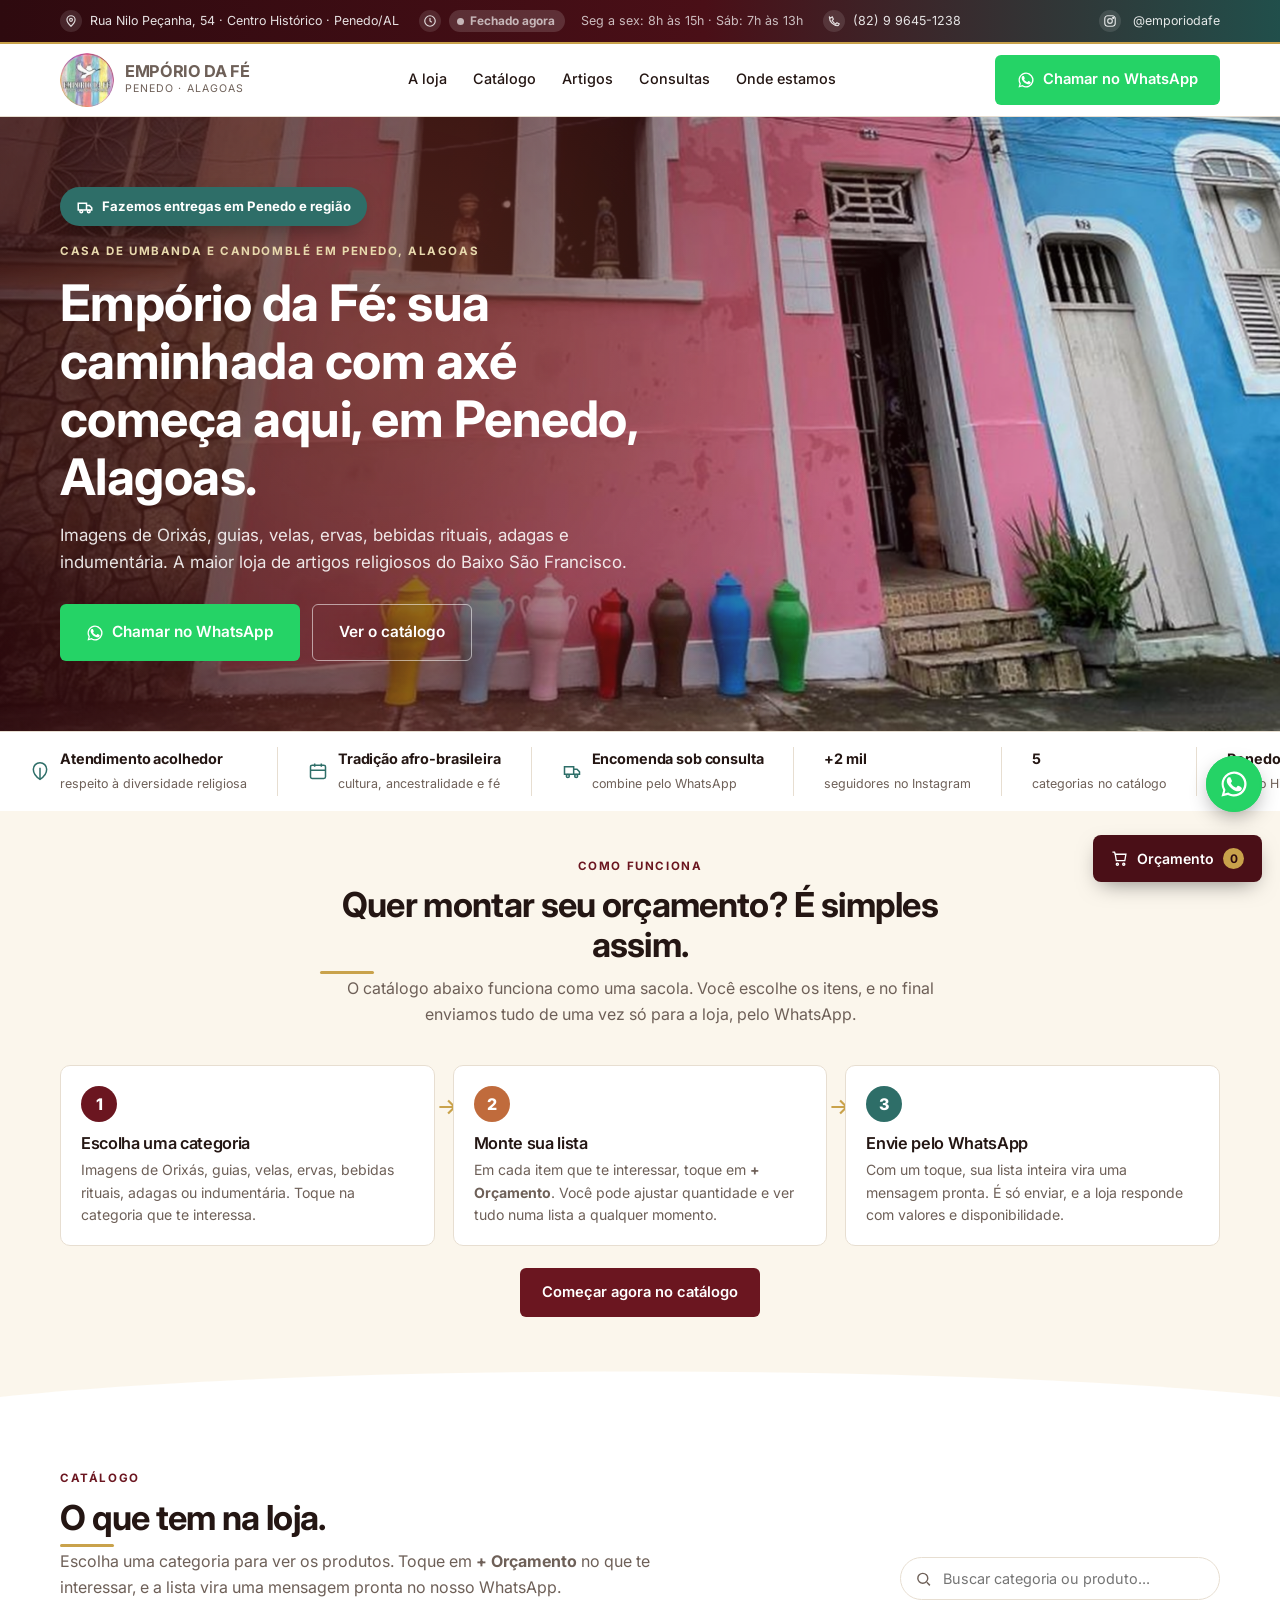
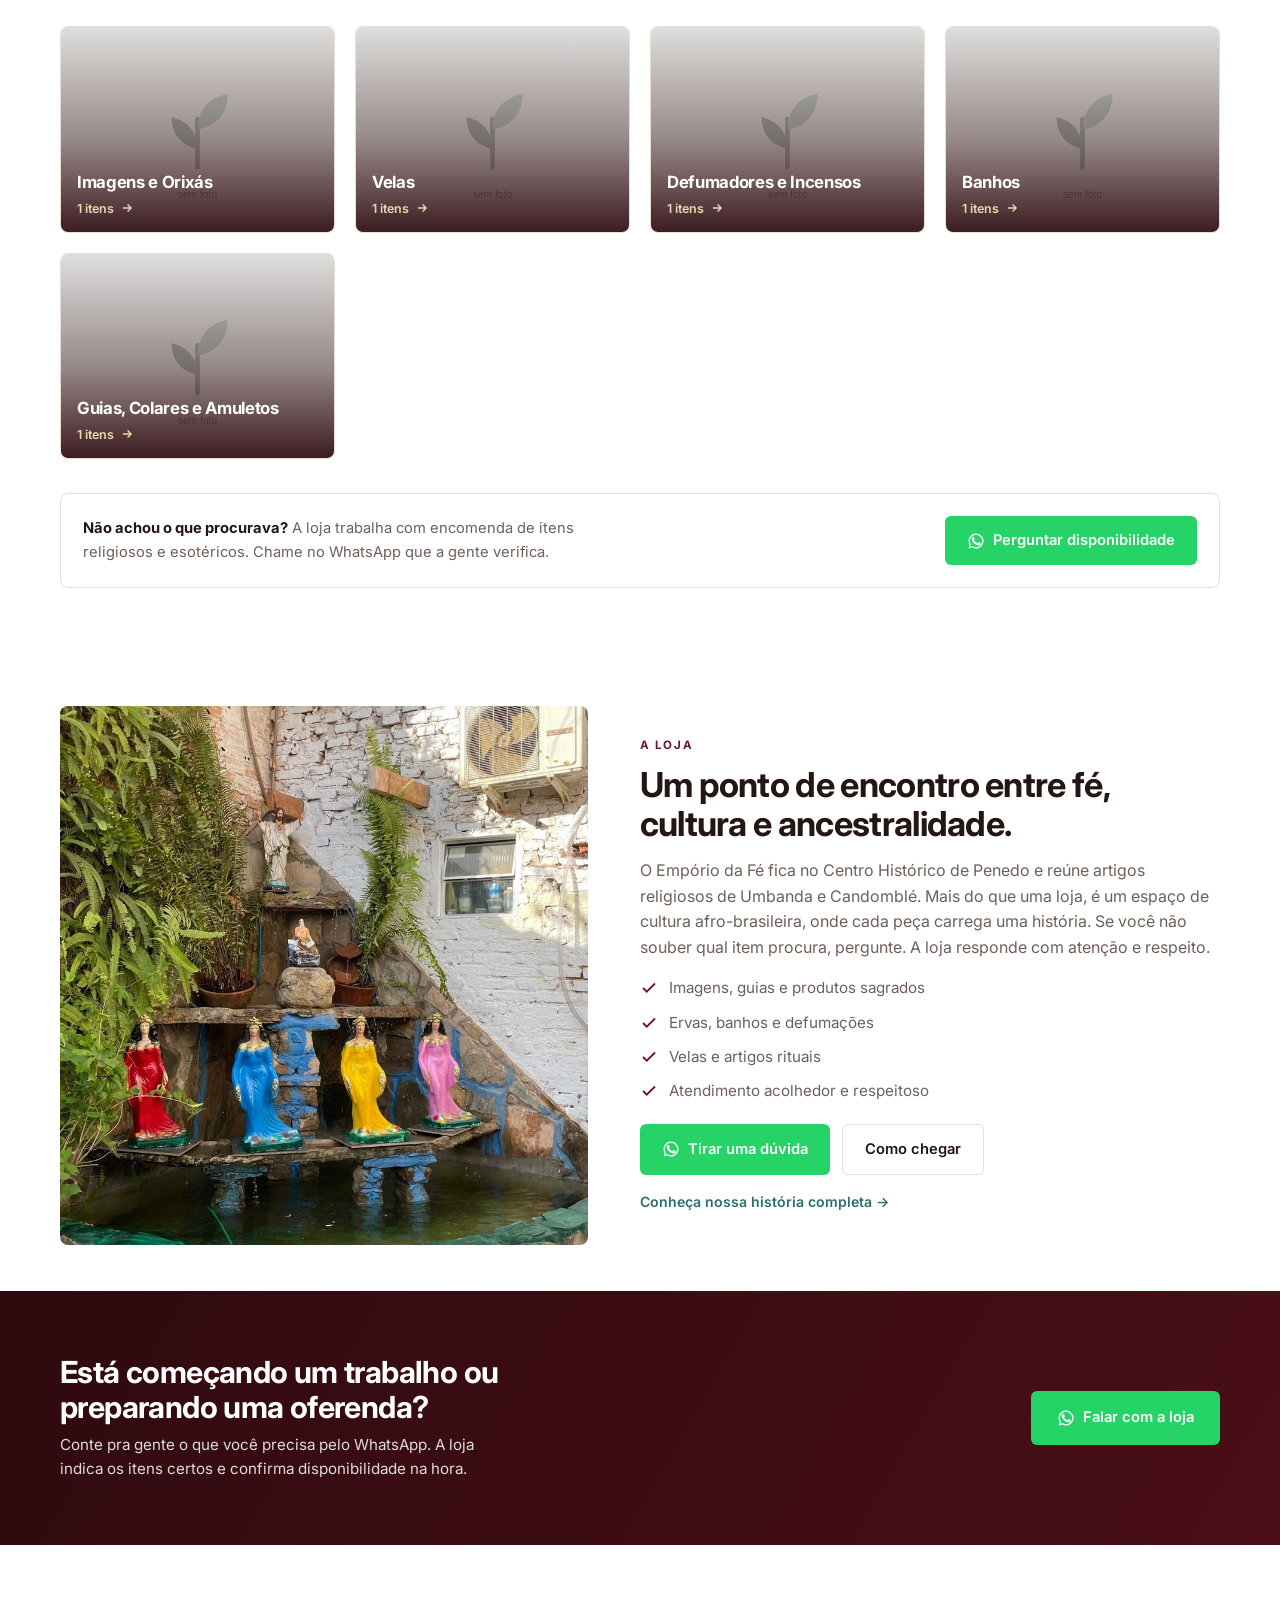
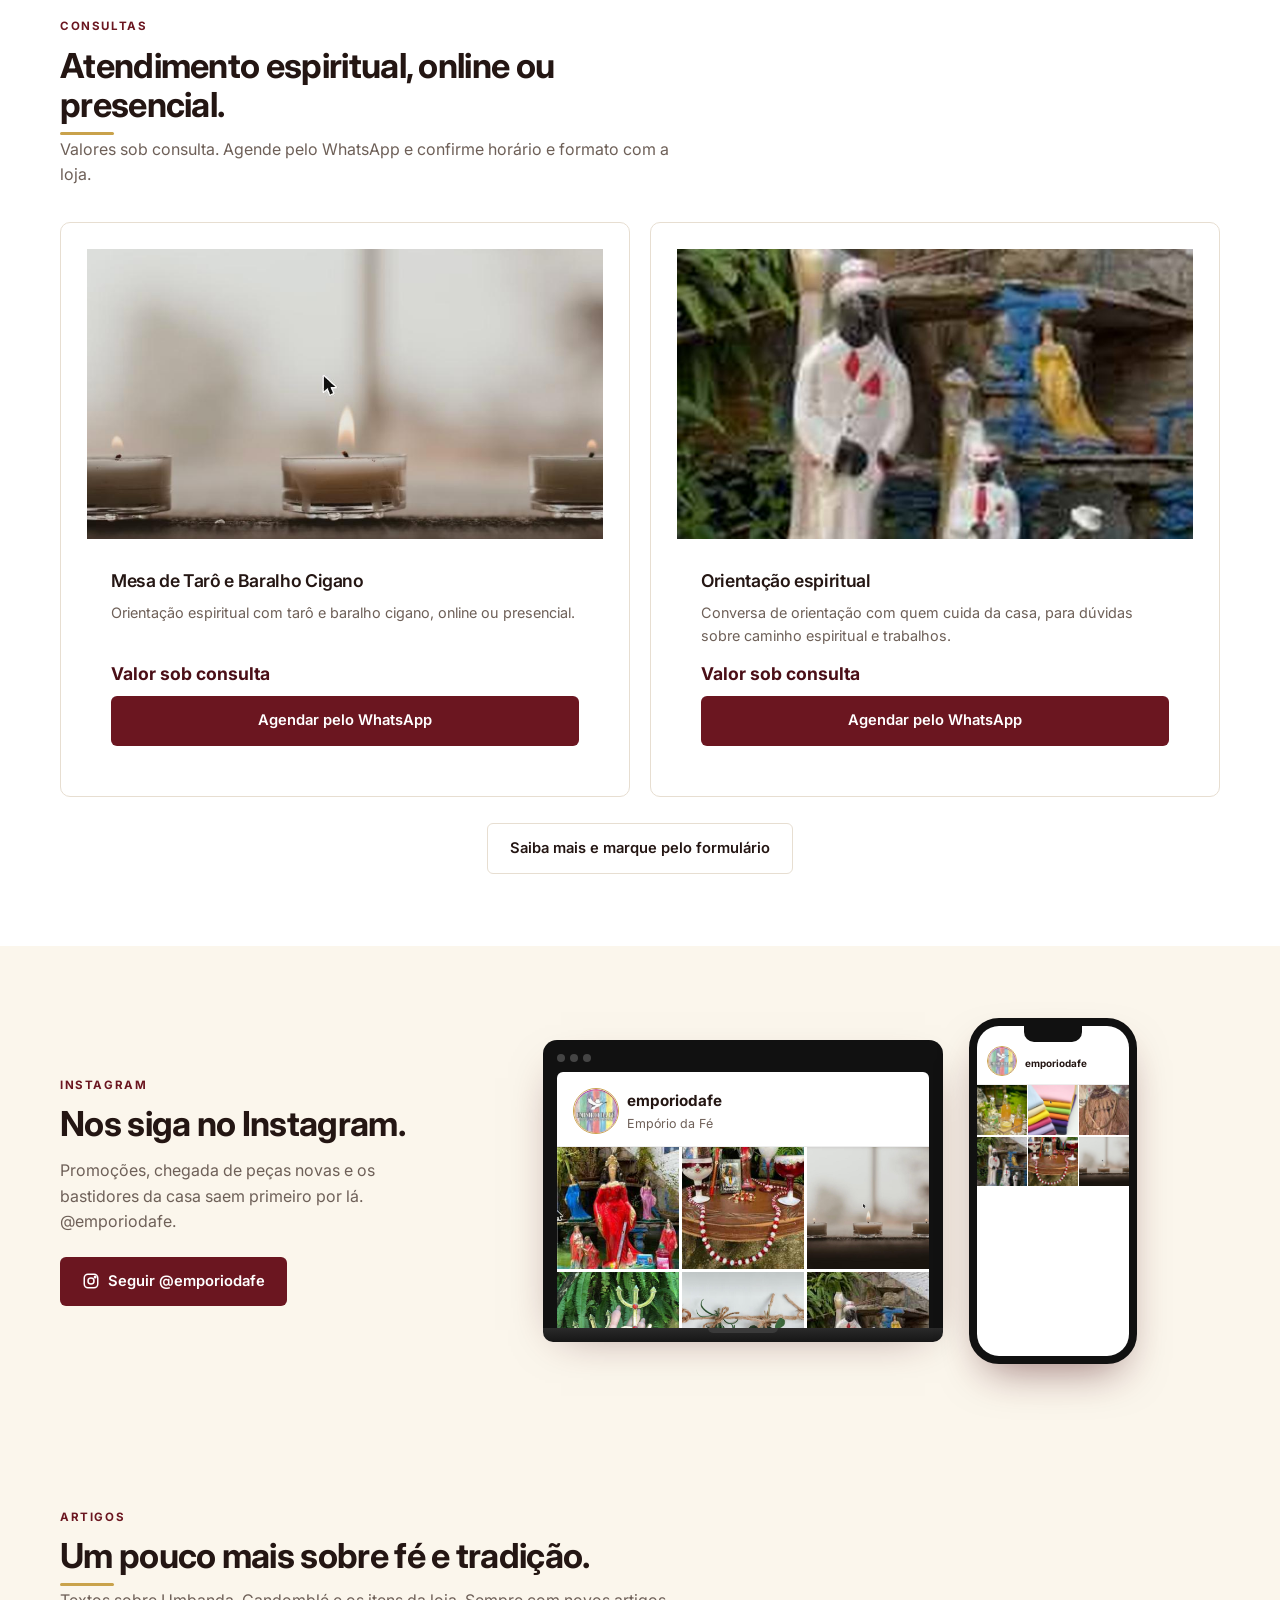
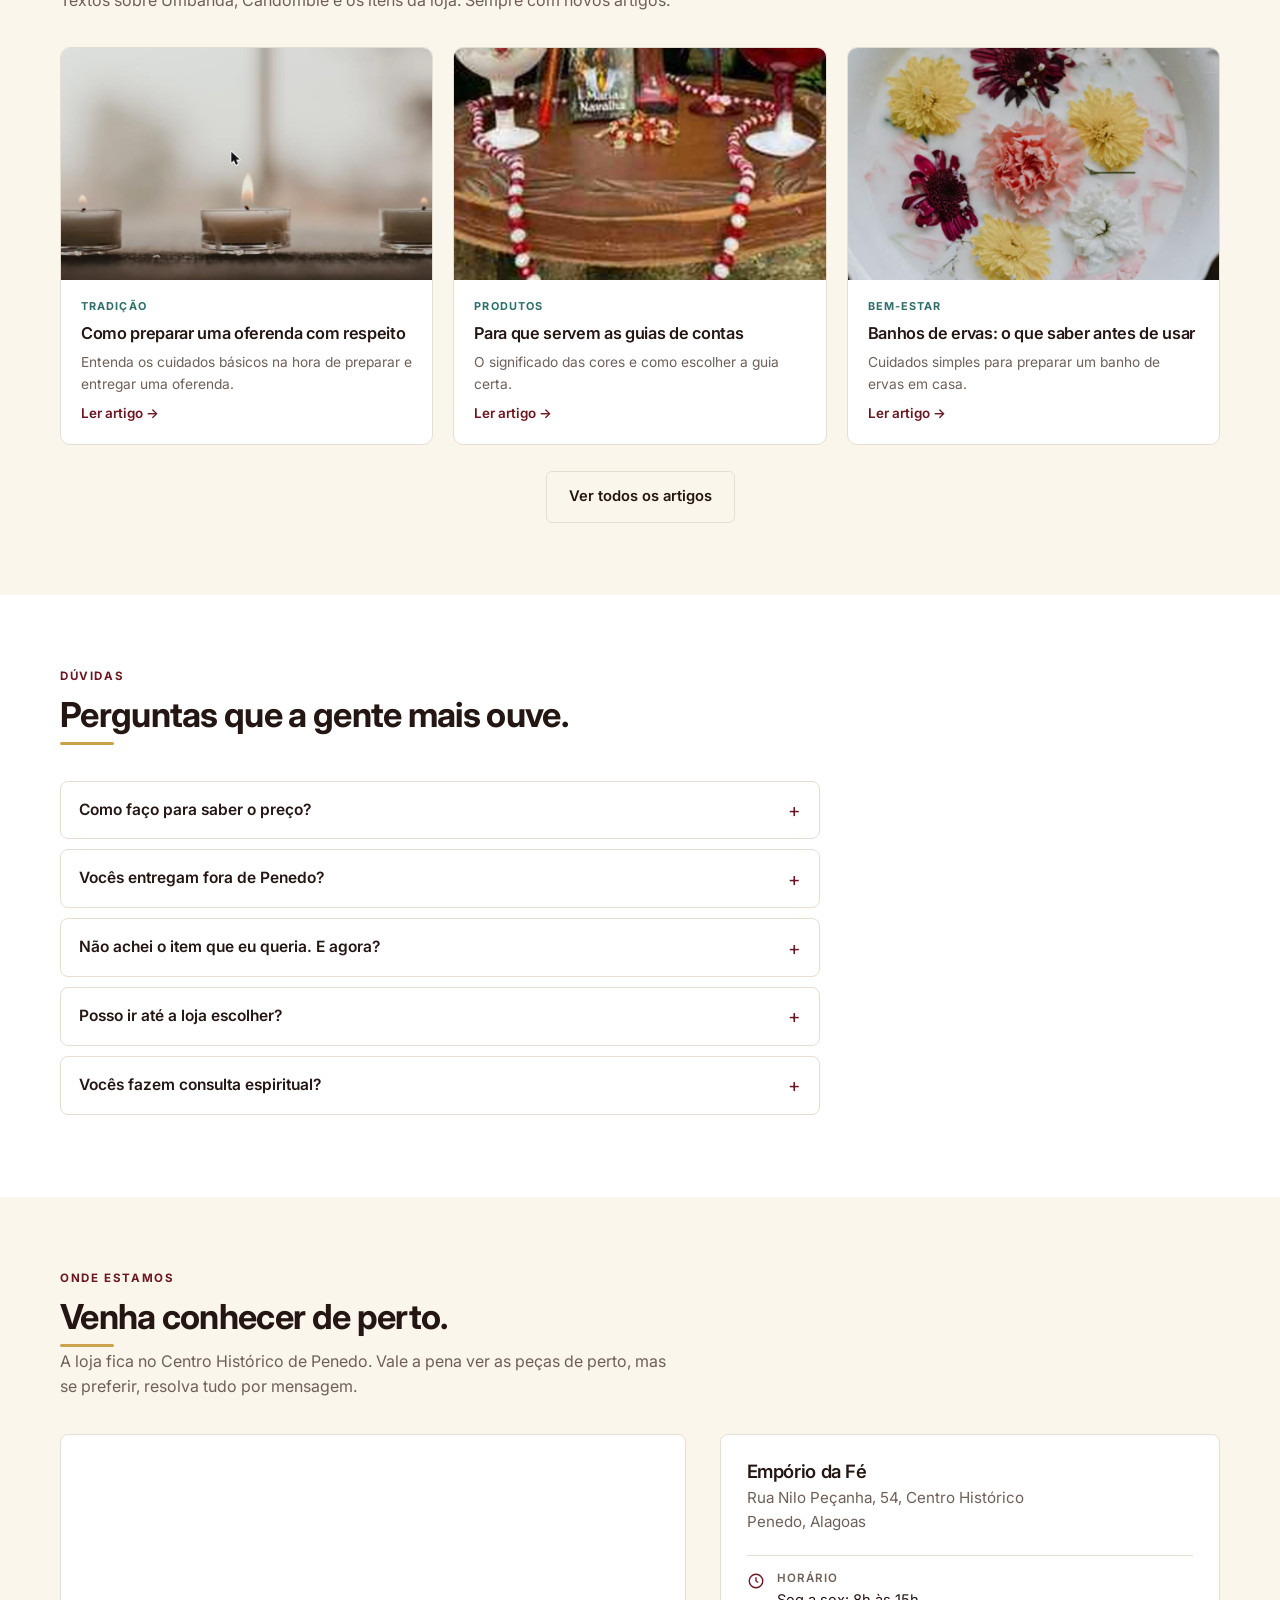
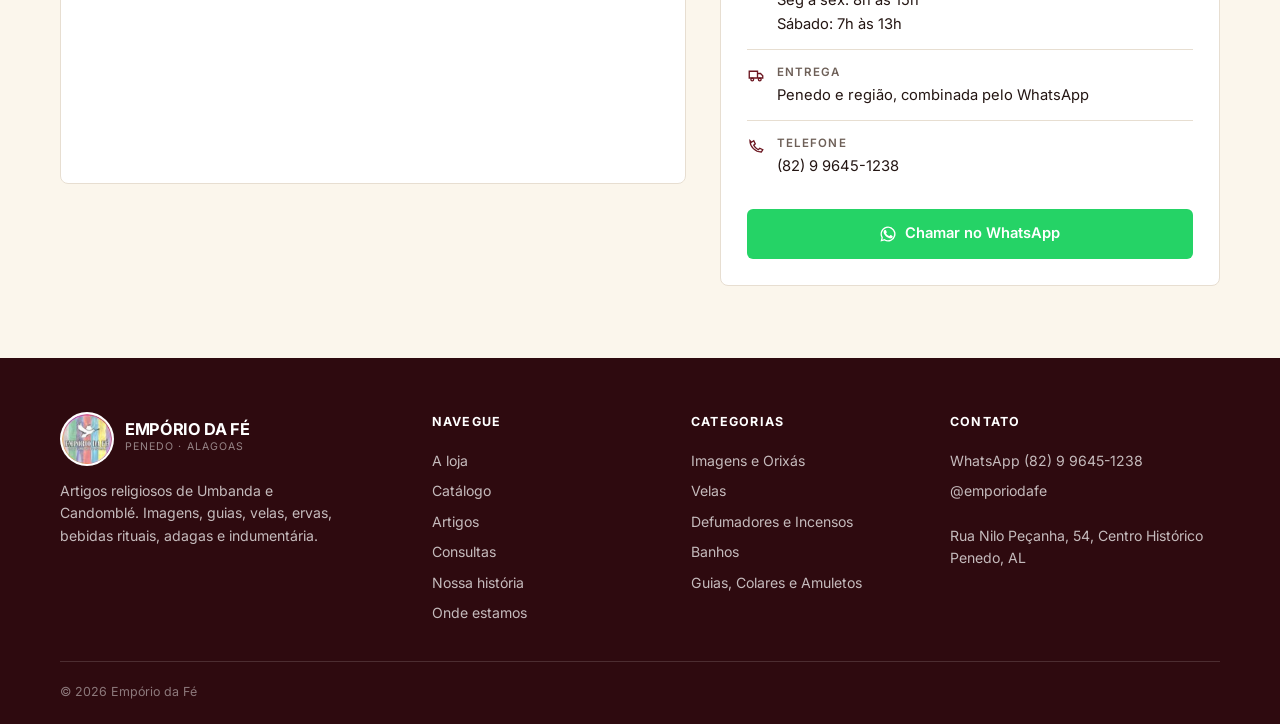
==== index.html @ 1b604797 "Adiciona busca tolerante a erro de digitacao e otimizacao de SEO Busca: - A busca de produtos agora " ====
<!DOCTYPE html>
<html lang="pt-BR">
<head>
<meta charset="UTF-8">
<meta name="viewport" content="width=device-width, initial-scale=1.0">
<title>Empório da Fé | Loja de Artigos Religiosos de Umbanda e Candomblé em Penedo, Alagoas</title>
<meta name="description" content="Empório da Fé: loja de artigos religiosos de Umbanda e Candomblé em Penedo, Alagoas. Imagens de Orixás, guias, velas, ervas, bebidas rituais, adagas e indumentária. Monte seu orçamento e fale pelo WhatsApp.">
<meta name="keywords" content="Empório da Fé, Empório da Fé Penedo, Empório da Fé Alagoas, artigos religiosos Penedo, loja de umbanda Penedo, loja de candomblé Alagoas, artigos afro-brasileiros Penedo">
<meta name="author" content="Empório da Fé">
<meta name="theme-color" content="#6B1620">
<meta name="robots" content="index, follow">
<link rel="canonical" href="https://emporio-da-fe.pages.dev/">

<meta property="og:type" content="website">
<meta property="og:locale" content="pt_BR">
<meta property="og:site_name" content="Empório da Fé">
<meta property="og:url" content="https://emporio-da-fe.pages.dev/">
<meta property="og:title" content="Empório da Fé | Artigos Religiosos de Umbanda e Candomblé em Penedo, Alagoas">
<meta property="og:description" content="Imagens de Orixás, guias, velas, ervas, bebidas rituais, adagas e indumentária. Monte seu orçamento pelo catálogo e envie pelo WhatsApp.">
<meta property="og:image" content="https://emporio-da-fe.pages.dev/img/banner.jpg">
<meta name="twitter:card" content="summary_large_image">
<meta name="twitter:title" content="Empório da Fé | Artigos Religiosos de Umbanda e Candomblé em Penedo, Alagoas">
<meta name="twitter:description" content="Imagens de Orixás, guias, velas, ervas, bebidas rituais, adagas e indumentária. Monte seu orçamento pelo catálogo e envie pelo WhatsApp.">
<meta name="twitter:image" content="https://emporio-da-fe.pages.dev/img/banner.jpg">
<meta name="geo.region" content="BR-AL">
<meta name="geo.placename" content="Penedo">
<meta name="geo.position" content="-10.2903;-36.5864">
<meta name="ICBM" content="-10.2903, -36.5864">

<link rel="icon" href="favicon.ico" sizes="32x32">
<link rel="icon" href="img/favicon-32.png" type="image/png">
<link rel="apple-touch-icon" href="img/apple-touch-icon.png">

<script type="application/ld+json">
{
  "@context": "https://schema.org",
  "@type": ["Store", "LocalBusiness"],
  "name": "Empório da Fé",
  "alternateName": "Empório da Fé Alagoas",
  "description": "Loja de artigos religiosos de Umbanda e Candomblé em Penedo, Alagoas: imagens de Orixás, guias, velas, ervas, bebidas rituais, adagas e indumentária.",
  "url": "https://emporio-da-fe.pages.dev/",
  "image": "https://emporio-da-fe.pages.dev/img/banner.jpg",
  "telephone": "+5582996451238",
  "priceRange": "$$",
  "address": {
    "@type": "PostalAddress",
    "streetAddress": "Rua Nilo Peçanha, 54, Centro Histórico",
    "addressLocality": "Penedo",
    "addressRegion": "AL",
    "postalCode": "57200-000",
    "addressCountry": "BR"
  },
  "geo": {
    "@type": "GeoCoordinates",
    "latitude": -10.2903,
    "longitude": -36.5864
  },
  "openingHoursSpecification": [
    {
      "@type": "OpeningHoursSpecification",
      "dayOfWeek": ["Monday","Tuesday","Wednesday","Thursday","Friday"],
      "opens": "08:00",
      "closes": "15:00"
    },
    {
      "@type": "OpeningHoursSpecification",
      "dayOfWeek": "Saturday",
      "opens": "07:00",
      "closes": "13:00"
    }
  ],
  "areaServed": { "@type": "Place", "name": "Penedo e Baixo São Francisco, Alagoas" },
  "sameAs": ["https://www.instagram.com/emporiodafe/"]
}
</script>

<link rel="preconnect" href="https://fonts.googleapis.com">
<link rel="preconnect" href="https://fonts.gstatic.com" crossorigin>
<link href="https://fonts.googleapis.com/css2?family=Inter:wght@400;500;600;700;800&display=swap" rel="stylesheet">
<link rel="stylesheet" href="css/site.css">
</head>
<body>

<div id="progresso"></div>

<div class="topbar">
  <div class="wrap">
    <ul>
      <li><svg viewBox="0 0 24 24" fill="none" stroke="currentColor" stroke-width="2"><path d="M12 21s7-6.3 7-11a7 7 0 1 0-14 0c0 4.7 7 11 7 11Z"/><circle cx="12" cy="10" r="2.5"/></svg> Rua Nilo Peçanha, 54 · Centro Histórico · Penedo/AL</li>
      <li><svg viewBox="0 0 24 24" fill="none" stroke="currentColor" stroke-width="2"><circle cx="12" cy="12" r="9"/><path d="M12 7v5l3 2"/></svg> <span id="lojaStatus" class="status-pill">Aberto agora</span><span class="status-hrs">Seg a sex: 8h às 15h · Sáb: 7h às 13h</span></li>
      <li><svg viewBox="0 0 24 24" fill="none" stroke="currentColor" stroke-width="2"><path d="M4 5c0 8 7 15 15 15l2-3-4-2-2 2a13 13 0 0 1-6-6l2-2-2-4-3 2Z"/></svg> (82) 9 9645-1238</li>
    </ul>
    <ul>
      <li><a href="https://www.instagram.com/emporiodafe/" target="_blank" rel="noopener"><svg viewBox="0 0 24 24" fill="none" stroke="currentColor" stroke-width="2" style="margin-right:5px"><rect x="3" y="3" width="18" height="18" rx="5"/><circle cx="12" cy="12" r="4"/><circle cx="17.5" cy="6.5" r="1" fill="currentColor"/></svg>@emporiodafe</a></li>
    </ul>
  </div>
</div>

<header id="top">
  <div class="wrap bar">
    <a href="#top" class="logo">
      <img src="img/logo.png" alt="Empório da Fé">
      <span><b>Empório da Fé</b><span>Penedo · Alagoas</span></span>
    </a>
    <nav class="desk">
      <a href="#sobre">A loja</a>
      <a href="#catalogo">Catálogo</a>
      <a href="#artigos">Artigos</a>
      <a href="consultas.html">Consultas</a>
      <a href="#local">Onde estamos</a>
    </nav>
    <div style="display:flex;align-items:center;gap:12px">
      <a href="https://wa.me/558296451238" data-msg="Olá! Vim pelo site do Empório da Fé e gostaria de falar com vocês." target="_blank" rel="noopener" class="btn btn-wa">
        <svg viewBox="0 0 24 24" fill="currentColor"><path d="M17.5 14.4c-.3-.2-1.8-.9-2-1-.3-.1-.5-.2-.7.1-.2.3-.7 1-.9 1.2-.2.2-.3.2-.6.1-1.6-.8-2.7-1.5-3.8-3.4-.3-.5.3-.5.8-1.5.1-.2 0-.4 0-.5l-1-2.3c-.2-.6-.5-.5-.7-.5h-.6c-.2 0-.5.1-.8.4-.3.3-1 1-1 2.5s1.1 2.9 1.2 3.1c.1.2 2.1 3.2 5.1 4.5 1.9.8 2.6.9 3.5.7.6-.1 1.8-.7 2-1.4.3-.7.3-1.3.2-1.4-.1-.1-.3-.2-.6-.3Z"/><path d="M12 2a10 10 0 0 0-8.6 15L2 22l5.1-1.3A10 10 0 1 0 12 2Zm0 18.2c-1.5 0-3-.4-4.3-1.2l-.3-.2-3 .8.8-3-.2-.3A8.2 8.2 0 1 1 12 20.2Z"/></svg>
        Chamar no WhatsApp
      </a>
      <button class="burger" id="burger" aria-label="Menu"><span></span></button>
    </div>
  </div>
</header>

<div class="mobnav" id="mobnav">
  <a href="#sobre">A loja</a>
  <a href="#catalogo">Catálogo</a>
  <a href="#artigos">Artigos</a>
  <a href="consultas.html">Consultas</a>
  <a href="#local">Onde estamos</a>
  <a href="https://wa.me/558296451238" data-msg="Olá! Vim pelo site do Empório da Fé e gostaria de falar com vocês." target="_blank" rel="noopener" class="btn btn-wa">Chamar no WhatsApp</a>
</div>

<!-- BANNER -->
<section class="banner">
  <div class="banner-img"><img src="img/banner.jpg" alt="Fachada do Empório da Fé, em Penedo, Alagoas"></div>
  <div class="banner-glow"></div>
  <div class="wrap">
    <div class="banner-in">
      <div class="entrega-badge">
        <svg viewBox="0 0 24 24" fill="none" stroke="currentColor" stroke-width="2"><path d="M3 7h11v9H3zM14 10h4l3 3v3h-7z"/><circle cx="7" cy="18" r="1.8"/><circle cx="17" cy="18" r="1.8"/></svg>
        Fazemos entregas em Penedo e região
      </div>
      <div class="label">Casa de Umbanda e Candomblé em Penedo, Alagoas</div>
      <h1>Empório da Fé: sua caminhada com axé começa aqui, em Penedo, Alagoas.</h1>
      <p>Imagens de Orixás, guias, velas, ervas, bebidas rituais, adagas e indumentária. A maior loja de artigos religiosos do Baixo São Francisco.</p>
      <div class="banner-cta">
        <a href="https://wa.me/558296451238" data-msg="Olá! Vim pelo site do Empório da Fé e gostaria de saber mais sobre os produtos." target="_blank" rel="noopener" class="btn btn-wa">
          <svg viewBox="0 0 24 24" fill="currentColor"><path d="M12 2a10 10 0 0 0-8.6 15L2 22l5.1-1.3A10 10 0 1 0 12 2Zm0 18.2c-1.5 0-3-.4-4.3-1.2l-.3-.2-3 .8.8-3-.2-.3A8.2 8.2 0 1 1 12 20.2Z"/><path d="M17.5 14.4c-.3-.2-1.8-.9-2-1-.3-.1-.5-.2-.7.1-.2.3-.7 1-.9 1.2-.2.2-.3.2-.6.1-1.6-.8-2.7-1.5-3.8-3.4-.3-.5.3-.5.8-1.5.1-.2 0-.4 0-.5l-1-2.3c-.2-.6-.5-.5-.7-.5h-.6c-.2 0-.5.1-.8.4-.3.3-1 1-1 2.5s1.1 2.9 1.2 3.1c.1.2 2.1 3.2 5.1 4.5 1.9.8 2.6.9 3.5.7.6-.1 1.8-.7 2-1.4.3-.7.3-1.3.2-1.4-.1-.1-.3-.2-.6-.3Z"/></svg>
          Chamar no WhatsApp
        </a>
        <a href="#catalogo" class="btn btn-white-out">Ver o catálogo</a>
      </div>
    </div>
  </div>
</section>

<div class="ticker">
  <div class="ticker-track">
    <div class="tk-item">
      <svg viewBox="0 0 24 24" fill="none" stroke="currentColor" stroke-width="1.8"><path d="M12 22c5-3 8-7 8-12a8 8 0 1 0-16 0c0 5 3 9 8 12Z"/><path d="M12 22V8"/></svg>
      <div><b>Atendimento acolhedor</b><span>respeito à diversidade religiosa</span></div>
    </div>
    <div class="tk-item">
      <svg viewBox="0 0 24 24" fill="none" stroke="currentColor" stroke-width="1.8"><rect x="3" y="5" width="18" height="16" rx="2"/><path d="M8 3v4M16 3v4M3 11h18"/></svg>
      <div><b>Tradição afro-brasileira</b><span>cultura, ancestralidade e fé</span></div>
    </div>
    <div class="tk-item">
      <svg viewBox="0 0 24 24" fill="none" stroke="currentColor" stroke-width="1.8"><path d="M3 7h11v9H3zM14 10h4l3 3v3h-7z"/><circle cx="7" cy="18" r="1.8"/><circle cx="17" cy="18" r="1.8"/></svg>
      <div><b>Encomenda sob consulta</b><span>combine pelo WhatsApp</span></div>
    </div>
    <div class="tk-item"><div><b data-count="2" data-pre="+" data-suf=" mil">+2 mil</b><span>seguidores no Instagram</span></div></div>
    <div class="tk-item"><div><b data-count="10" id="numCats">10</b><span>categorias no catálogo</span></div></div>
    <div class="tk-item"><div><b>Penedo</b><span>Centro Histórico</span></div></div>
    <div class="tk-item"><div><b>Baixo São Francisco</b><span>região atendida</span></div></div>
    <div class="tk-item tk-dup" aria-hidden="true">
      <svg viewBox="0 0 24 24" fill="none" stroke="currentColor" stroke-width="1.8"><path d="M12 22c5-3 8-7 8-12a8 8 0 1 0-16 0c0 5 3 9 8 12Z"/><path d="M12 22V8"/></svg>
      <div><b>Atendimento acolhedor</b><span>respeito à diversidade religiosa</span></div>
    </div>
    <div class="tk-item tk-dup" aria-hidden="true">
      <svg viewBox="0 0 24 24" fill="none" stroke="currentColor" stroke-width="1.8"><rect x="3" y="5" width="18" height="16" rx="2"/><path d="M8 3v4M16 3v4M3 11h18"/></svg>
      <div><b>Tradição afro-brasileira</b><span>cultura, ancestralidade e fé</span></div>
    </div>
    <div class="tk-item tk-dup" aria-hidden="true">
      <svg viewBox="0 0 24 24" fill="none" stroke="currentColor" stroke-width="1.8"><path d="M3 7h11v9H3zM14 10h4l3 3v3h-7z"/><circle cx="7" cy="18" r="1.8"/><circle cx="17" cy="18" r="1.8"/></svg>
      <div><b>Encomenda sob consulta</b><span>combine pelo WhatsApp</span></div>
    </div>
    <div class="tk-item tk-dup" aria-hidden="true"><div><b>+2 mil</b><span>seguidores no Instagram</span></div></div>
    <div class="tk-item tk-dup" aria-hidden="true"><div><b id="numCatsDup">10</b><span>categorias no catálogo</span></div></div>
    <div class="tk-item tk-dup" aria-hidden="true"><div><b>Penedo</b><span>Centro Histórico</span></div></div>
    <div class="tk-item tk-dup" aria-hidden="true"><div><b>Baixo São Francisco</b><span>região atendida</span></div></div>
  </div>
</div>

<!-- COMO FUNCIONA -->
<section class="sec como" id="como-funciona">
  <div class="wrap">
    <div class="sec-head rv" style="margin:0 auto 38px;text-align:center;max-width:640px">
      <div class="label">Como funciona</div>
      <h2>Quer montar seu orçamento? É simples assim.</h2>
      <p>O catálogo abaixo funciona como uma sacola. Você escolhe os itens, e no final enviamos tudo de uma vez só para a loja, pelo WhatsApp.</p>
    </div>
    <div class="como-grid">
      <div class="passo rv" style="--i:0">
        <div class="passo-n">1</div>
        <h3>Escolha uma categoria</h3>
        <p>Imagens de Orixás, guias, velas, ervas, bebidas rituais, adagas ou indumentária. Toque na categoria que te interessa.</p>
        <svg class="passo-seta" viewBox="0 0 24 24" fill="none" stroke="currentColor" stroke-width="2"><path d="M5 12h14M13 6l6 6-6 6"/></svg>
      </div>
      <div class="passo rv d1" style="--i:1">
        <div class="passo-n">2</div>
        <h3>Monte sua lista</h3>
        <p>Em cada item que te interessar, toque em <b>+ Orçamento</b>. Você pode ajustar quantidade e ver tudo numa lista a qualquer momento.</p>
        <svg class="passo-seta" viewBox="0 0 24 24" fill="none" stroke="currentColor" stroke-width="2"><path d="M5 12h14M13 6l6 6-6 6"/></svg>
      </div>
      <div class="passo rv d2" style="--i:2">
        <div class="passo-n">3</div>
        <h3>Envie pelo WhatsApp</h3>
        <p>Com um toque, sua lista inteira vira uma mensagem pronta. É só enviar, e a loja responde com valores e disponibilidade.</p>
      </div>
    </div>
    <div class="como-cta rv">
      <a href="#catalogo" class="btn btn-bordo">Começar agora no catálogo</a>
    </div>
  </div>
</section>

<div class="sec-divisor" aria-hidden="true">
  <svg viewBox="0 0 1200 40" preserveAspectRatio="none"><path d="M0 40 C 300 0 900 0 1200 40 Z"></path></svg>
</div>

<!-- CATALOGO -->
<section class="sec" id="catalogo">
  <div class="wrap">
    <div class="cat-bar">
      <div class="sec-head rv" style="margin-bottom:0">
        <div class="label">Catálogo</div>
        <h2>O que tem na loja.</h2>
        <p>Escolha uma categoria para ver os produtos. Toque em <b>+ Orçamento</b> no que te interessar, e a lista vira uma mensagem pronta no nosso WhatsApp.</p>
      </div>
      <div class="cat-search rv">
        <svg viewBox="0 0 24 24" fill="none" stroke="currentColor" stroke-width="2"><circle cx="11" cy="11" r="7"/><path d="m21 21-4.3-4.3"/></svg>
        <input type="text" id="buscaCat" placeholder="Buscar categoria ou produto...">
      </div>
    </div>

    <div class="cat-grid" id="catGrid"></div>

    <div id="prodView" hidden>
      <div class="cat-nav">
        <button class="voltar" id="voltar">
          <svg viewBox="0 0 24 24" fill="none" stroke="currentColor" stroke-width="2.2"><path d="M15 18l-6-6 6-6"/></svg>
          Todas as categorias
        </button>
        <h3 id="catTitle"></h3>
        <span class="cnt" id="catCount"></span>
      </div>
      <div class="grid" id="grid"></div>
      <div class="pager" id="pager" hidden>
        <button class="pg-b" id="pgPrev" aria-label="Página anterior">
          <svg viewBox="0 0 24 24" fill="none" stroke="currentColor" stroke-width="2.4"><path d="M15 18l-6-6 6-6"/></svg>
        </button>
        <span class="pg-n" id="pgNum"></span>
        <button class="pg-b" id="pgNext" aria-label="Próxima página">
          <svg viewBox="0 0 24 24" fill="none" stroke="currentColor" stroke-width="2.4"><path d="M9 6l6 6-6 6"/></svg>
        </button>
      </div>
    </div>
    <div class="cat-foot rv">
      <p><b>Não achou o que procurava?</b> A loja trabalha com encomenda de itens religiosos e esotéricos. Chame no WhatsApp que a gente verifica.</p>
      <a href="https://wa.me/558296451238" data-msg="Olá! Vim pelo site do Empório da Fé. Procuro um item que não achei no catálogo. Vocês teriam ou conseguem por encomenda?" target="_blank" rel="noopener" class="btn btn-wa">
        <svg viewBox="0 0 24 24" fill="currentColor"><path d="M12 2a10 10 0 0 0-8.6 15L2 22l5.1-1.3A10 10 0 1 0 12 2Zm0 18.2c-1.5 0-3-.4-4.3-1.2l-.3-.2-3 .8.8-3-.2-.3A8.2 8.2 0 1 1 12 20.2Z"/><path d="M17.5 14.4c-.3-.2-1.8-.9-2-1-.3-.1-.5-.2-.7.1-.2.3-.7 1-.9 1.2-.2.2-.3.2-.6.1-1.6-.8-2.7-1.5-3.8-3.4-.3-.5.3-.5.8-1.5.1-.2 0-.4 0-.5l-1-2.3c-.2-.6-.5-.5-.7-.5h-.6c-.2 0-.5.1-.8.4-.3.3-1 1-1 2.5s1.1 2.9 1.2 3.1c.1.2 2.1 3.2 5.1 4.5 1.9.8 2.6.9 3.5.7.6-.1 1.8-.7 2-1.4.3-.7.3-1.3.2-1.4-.1-.1-.3-.2-.6-.3Z"/></svg>
        Perguntar disponibilidade
      </a>
    </div>
  </div>
</section>

<!-- SOBRE -->
<section class="sec" id="sobre">
  <div class="wrap about">
    <div class="about-img rv">
      <img src="img/fonte-iabas.jpg" alt="Fonte das Iabás na fachada do Empório da Fé, em Penedo">
      <svg class="about-deco" viewBox="0 0 100 100" fill="none" stroke="currentColor" stroke-width="2.5">
        <circle cx="50" cy="50" r="42" stroke-dasharray="4 7"/>
        <circle cx="50" cy="8" r="4" fill="currentColor" stroke="none"/>
        <circle cx="50" cy="92" r="3" fill="currentColor" stroke="none" opacity=".6"/>
        <circle cx="8" cy="50" r="3" fill="currentColor" stroke="none" opacity=".6"/>
        <circle cx="92" cy="50" r="3" fill="currentColor" stroke="none" opacity=".6"/>
      </svg>
    </div>
    <div class="rv d1">
      <div class="label">A loja</div>
      <h2 style="margin:10px 0 14px">Um ponto de encontro entre fé, cultura e ancestralidade.</h2>
      <p style="color:var(--gray)">O Empório da Fé fica no Centro Histórico de Penedo e reúne artigos religiosos de Umbanda e Candomblé. Mais do que uma loja, é um espaço de cultura afro-brasileira, onde cada peça carrega uma história. Se você não souber qual item procura, pergunte. A loja responde com atenção e respeito.</p>
      <ul>
        <li><svg viewBox="0 0 24 24" fill="none" stroke="currentColor" stroke-width="2.4"><path d="M20 6 9 17l-5-5"/></svg> Imagens, guias e produtos sagrados</li>
        <li><svg viewBox="0 0 24 24" fill="none" stroke="currentColor" stroke-width="2.4"><path d="M20 6 9 17l-5-5"/></svg> Ervas, banhos e defumações</li>
        <li><svg viewBox="0 0 24 24" fill="none" stroke="currentColor" stroke-width="2.4"><path d="M20 6 9 17l-5-5"/></svg> Velas e artigos rituais</li>
        <li><svg viewBox="0 0 24 24" fill="none" stroke="currentColor" stroke-width="2.4"><path d="M20 6 9 17l-5-5"/></svg> Atendimento acolhedor e respeitoso</li>
      </ul>
      <div class="about-cta">
        <a href="https://wa.me/558296451238" data-msg="Olá! Vim pelo site do Empório da Fé e fiquei com uma dúvida." target="_blank" rel="noopener" class="btn btn-wa">
          <svg viewBox="0 0 24 24" fill="currentColor"><path d="M12 2a10 10 0 0 0-8.6 15L2 22l5.1-1.3A10 10 0 1 0 12 2Zm0 18.2c-1.5 0-3-.4-4.3-1.2l-.3-.2-3 .8.8-3-.2-.3A8.2 8.2 0 1 1 12 20.2Z"/><path d="M17.5 14.4c-.3-.2-1.8-.9-2-1-.3-.1-.5-.2-.7.1-.2.3-.7 1-.9 1.2-.2.2-.3.2-.6.1-1.6-.8-2.7-1.5-3.8-3.4-.3-.5.3-.5.8-1.5.1-.2 0-.4 0-.5l-1-2.3c-.2-.6-.5-.5-.7-.5h-.6c-.2 0-.5.1-.8.4-.3.3-1 1-1 2.5s1.1 2.9 1.2 3.1c.1.2 2.1 3.2 5.1 4.5 1.9.8 2.6.9 3.5.7.6-.1 1.8-.7 2-1.4.3-.7.3-1.3.2-1.4-.1-.1-.3-.2-.6-.3Z"/></svg>
          Tirar uma dúvida
        </a>
        <a href="#local" class="btn btn-out">Como chegar</a>
      </div>
      <a href="nossa-historia.html" style="display:inline-block;margin-top:16px;font-size:.88rem;font-weight:600;color:var(--teal)">Conheça nossa história completa →</a>
    </div>
  </div>
</section>

<!-- FAIXA CTA -->
<section class="faixa">
  <div class="faixa-img"></div>
  <div class="wrap">
    <div>
      <h2>Está começando um trabalho ou preparando uma oferenda?</h2>
      <p>Conte pra gente o que você precisa pelo WhatsApp. A loja indica os itens certos e confirma disponibilidade na hora.</p>
    </div>
    <a href="https://wa.me/558296451238" data-msg="Olá! Vim pelo site do Empório da Fé. Preciso de ajuda para montar um pedido para um trabalho ou oferenda." target="_blank" rel="noopener" class="btn btn-wa" style="padding:15px 26px">
      <svg viewBox="0 0 24 24" fill="currentColor"><path d="M12 2a10 10 0 0 0-8.6 15L2 22l5.1-1.3A10 10 0 1 0 12 2Zm0 18.2c-1.5 0-3-.4-4.3-1.2l-.3-.2-3 .8.8-3-.2-.3A8.2 8.2 0 1 1 12 20.2Z"/><path d="M17.5 14.4c-.3-.2-1.8-.9-2-1-.3-.1-.5-.2-.7.1-.2.3-.7 1-.9 1.2-.2.2-.3.2-.6.1-1.6-.8-2.7-1.5-3.8-3.4-.3-.5.3-.5.8-1.5.1-.2 0-.4 0-.5l-1-2.3c-.2-.6-.5-.5-.7-.5h-.6c-.2 0-.5.1-.8.4-.3.3-1 1-1 2.5s1.1 2.9 1.2 3.1c.1.2 2.1 3.2 5.1 4.5 1.9.8 2.6.9 3.5.7.6-.1 1.8-.7 2-1.4.3-.7.3-1.3.2-1.4-.1-.1-.3-.2-.6-.3Z"/></svg>
      Falar com a loja
    </a>
  </div>
</section>

<!-- CONSULTAS -->
<section class="sec" id="consultas">
  <div class="wrap">
    <div class="sec-head rv">
      <div class="label">Consultas</div>
      <h2>Atendimento espiritual, online ou presencial.</h2>
      <p>Valores sob consulta. Agende pelo WhatsApp e confirme horário e formato com a loja.</p>
    </div>
    <div class="cons-grid">
      <div class="cons rv">
        <div class="cons-img"><img src="img/raw-velas.jpg" alt="Atendimento de mesa de tarô e baralho cigano" loading="lazy" decoding="async" onload="this.classList.add('ok')"></div>
        <div class="cons-txt">
          <h3>Mesa de Tarô e Baralho Cigano</h3>
          <p>Orientação espiritual com tarô e baralho cigano, online ou presencial.</p>
          <span class="price">Valor sob consulta</span>
          <a href="https://wa.me/558296451238" data-msg="Olá! Vim pelo site do Empório da Fé e gostaria de agendar uma mesa de tarô e baralho cigano." target="_blank" rel="noopener" class="btn btn-bordo">Agendar pelo WhatsApp</a>
        </div>
      </div>
      <div class="cons rv d1">
        <div class="cons-img"><img src="img/raw-orixas2.jpg" alt="Orientação espiritual na casa" loading="lazy" decoding="async" onload="this.classList.add('ok')"></div>
        <div class="cons-txt">
          <h3>Orientação espiritual</h3>
          <p>Conversa de orientação com quem cuida da casa, para dúvidas sobre caminho espiritual e trabalhos.</p>
          <span class="price">Valor sob consulta</span>
          <a href="https://wa.me/558296451238" data-msg="Olá! Vim pelo site do Empório da Fé e gostaria de agendar uma orientação espiritual." target="_blank" rel="noopener" class="btn btn-bordo">Agendar pelo WhatsApp</a>
        </div>
      </div>
    </div>
    <div class="como-cta rv" style="margin-top:26px">
      <a href="consultas.html" class="btn btn-out">Saiba mais e marque pelo formulário</a>
    </div>
  </div>
</section>

<!-- INSTAGRAM -->
<section class="sec sec-soft ig" id="instagram">
  <div class="wrap ig-grid">
    <div class="ig-txt rv">
      <div class="label">Instagram</div>
      <h2 style="margin:10px 0 14px">Nos siga no Instagram.</h2>
      <p style="color:var(--gray)">Promoções, chegada de peças novas e os bastidores da casa saem primeiro por lá. @emporiodafe.</p>
      <a href="https://www.instagram.com/emporiodafe/" target="_blank" rel="noopener" class="btn btn-bordo">
        <svg viewBox="0 0 24 24" fill="none" stroke="currentColor" stroke-width="2"><rect x="3" y="3" width="18" height="18" rx="5"/><circle cx="12" cy="12" r="4"/><circle cx="17.5" cy="6.5" r="1" fill="currentColor"/></svg>
        Seguir @emporiodafe
      </a>
    </div>
    <div class="devices rv d1">
      <div class="laptop">
        <div class="laptop-screen">
          <div class="laptop-bar"><span></span><span></span><span></span></div>
          <div class="laptop-inner">
            <div class="igui-head">
              <div class="igui-ava"><img src="img/logo.png" alt=""></div>
              <div><span class="igui-name">emporiodafe</span><span class="igui-sub" style="display:block">Empório da Fé</span></div>
            </div>
            <div class="igui-grid">
              <div><img src="img/raw-orixas1.jpg" alt=""></div>
              <div><img src="img/raw-guias.jpg" alt=""></div>
              <div><img src="img/raw-velas.jpg" alt=""></div>
              <div><img src="img/raw-adagas.jpg" alt=""></div>
              <div><img src="img/raw-ervas.jpg" alt=""></div>
              <div><img src="img/raw-orixas2.jpg" alt=""></div>
            </div>
          </div>
        </div>
        <div class="laptop-base"></div>
      </div>
      <div class="phone">
        <div class="phone-screen">
          <div class="phone-notch"></div>
          <div class="igui-head" style="padding-top:20px">
            <div class="igui-ava"><img src="img/logo.png" alt=""></div>
            <div><span class="igui-name">emporiodafe</span></div>
          </div>
          <div class="igui-grid">
            <div><img src="img/raw-bebidas.jpg" alt=""></div>
            <div><img src="img/raw-tecido.jpg" alt=""></div>
            <div><img src="img/raw-capacete.jpg" alt=""></div>
            <div><img src="img/raw-orixas2.jpg" alt=""></div>
            <div><img src="img/raw-guias.jpg" alt=""></div>
            <div><img src="img/raw-velas.jpg" alt=""></div>
          </div>
        </div>
      </div>
    </div>
  </div>
</section>

<!-- ARTIGOS -->
<section class="sec sec-soft" id="artigos">
  <div class="wrap">
    <div class="sec-head rv">
      <div class="label">Artigos</div>
      <h2>Um pouco mais sobre fé e tradição.</h2>
      <p>Textos sobre Umbanda, Candomblé e os itens da loja. Sempre com novos artigos.</p>
    </div>
    <div class="art-grid">
      <a href="artigo-oferendas.html" class="art-card rv">
        <div class="art-img"><img src="img/raw-velas.jpg" alt="Oferendas" loading="lazy" decoding="async" onload="this.classList.add('ok')"></div>
        <div class="art-in">
          <span class="art-cat">Tradição</span>
          <h3>Como preparar uma oferenda com respeito</h3>
          <p>Entenda os cuidados básicos na hora de preparar e entregar uma oferenda.</p>
          <span class="art-link">Ler artigo →</span>
        </div>
      </a>
      <a href="artigo-guias.html" class="art-card rv d1">
        <div class="art-img"><img src="img/raw-guias.jpg" alt="Guias" loading="lazy" decoding="async" onload="this.classList.add('ok')"></div>
        <div class="art-in">
          <span class="art-cat">Produtos</span>
          <h3>Para que servem as guias de contas</h3>
          <p>O significado das cores e como escolher a guia certa.</p>
          <span class="art-link">Ler artigo →</span>
        </div>
      </a>
      <a href="artigo-banhos.html" class="art-card rv d2">
        <div class="art-img"><img src="img/raw-banhos.jpg" alt="Banhos" loading="lazy" decoding="async" onload="this.classList.add('ok')"></div>
        <div class="art-in">
          <span class="art-cat">Bem-estar</span>
          <h3>Banhos de ervas: o que saber antes de usar</h3>
          <p>Cuidados simples para preparar um banho de ervas em casa.</p>
          <span class="art-link">Ler artigo →</span>
        </div>
      </a>
    </div>
    <div class="como-cta rv" style="margin-top:26px">
      <a href="artigos.html" class="btn btn-out">Ver todos os artigos</a>
    </div>
  </div>
</section>

<!-- FAQ -->
<section class="sec" id="duvidas">
  <div class="wrap">
    <div class="sec-head rv">
      <div class="label">Dúvidas</div>
      <h2>Perguntas que a gente mais ouve.</h2>
    </div>
    <div class="faq">
      <details class="rv">
        <summary>Como faço para saber o preço?</summary>
        <div class="r">Os preços variam conforme o item e a disponibilidade, por isso não ficam fixos no site. Monte sua lista no catálogo e envie pelo botão de orçamento, que a loja responde com valor e disponibilidade de cada peça.</div>
      </details>
      <details class="rv">
        <summary>Vocês entregam fora de Penedo?</summary>
        <div class="r">A loja atende Penedo e a região do Baixo São Francisco. Combine entrega e frete direto pelo WhatsApp.</div>
      </details>
      <details class="rv">
        <summary>Não achei o item que eu queria. E agora?</summary>
        <div class="r">O catálogo mostra o que costuma ter na loja, mas também fazem encomenda de itens religiosos e esotéricos. <a href="https://wa.me/558296451238" data-msg="Olá! Vim pelo site do Empório da Fé. Procuro um item que não achei no catálogo. Vocês teriam ou conseguem por encomenda?" target="_blank" rel="noopener">Chame no WhatsApp</a> e diga o que procura.</div>
      </details>
      <details class="rv">
        <summary>Posso ir até a loja escolher?</summary>
        <div class="r">Pode, e vale a pena. A loja fica na Rua Nilo Peçanha, 54, no Centro Histórico de Penedo. Confirme o horário de funcionamento pelo WhatsApp antes de ir.</div>
      </details>
      <details class="rv">
        <summary>Vocês fazem consulta espiritual?</summary>
        <div class="r">Sim, com mesa de tarô e baralho cigano ou orientação espiritual, online ou presencial. Valores sob consulta. Agende pelo WhatsApp.</div>
      </details>
    </div>
  </div>
</section>

<!-- LOCAL -->
<section class="sec sec-soft" id="local">
  <div class="wrap">
    <div class="sec-head rv">
      <div class="label">Onde estamos</div>
      <h2>Venha conhecer de perto.</h2>
      <p>A loja fica no Centro Histórico de Penedo. Vale a pena ver as peças de perto, mas se preferir, resolva tudo por mensagem.</p>
    </div>
    <div class="loc">
      <div class="loc-map rv">
        <iframe src="https://www.google.com/maps?q=Rua+Nilo+Pe%C3%A7anha,+54,+Centro+Hist%C3%B3rico,+Penedo+-+AL&output=embed" loading="lazy" allowfullscreen referrerpolicy="no-referrer-when-downgrade" title="Mapa com a localização do Empório da Fé"></iframe>
      </div>
      <div class="loc-info rv">
        <h3>Empório da Fé</h3>
        <p class="end">Rua Nilo Peçanha, 54, Centro Histórico<br>Penedo, Alagoas</p>
        <div class="loc-row">
          <svg viewBox="0 0 24 24" fill="none" stroke="currentColor" stroke-width="1.8"><circle cx="12" cy="12" r="9"/><path d="M12 7v5l3 2"/></svg>
          <div><b>Horário</b><p>Seg a sex: 8h às 15h<br>Sábado: 7h às 13h</p></div>
        </div>
        <div class="loc-row">
          <svg viewBox="0 0 24 24" fill="none" stroke="currentColor" stroke-width="1.8"><path d="M3 7h11v9H3zM14 10h4l3 3v3h-7z"/><circle cx="7" cy="18" r="1.8"/><circle cx="17" cy="18" r="1.8"/></svg>
          <div><b>Entrega</b><p>Penedo e região, combinada pelo WhatsApp</p></div>
        </div>
        <div class="loc-row">
          <svg viewBox="0 0 24 24" fill="none" stroke="currentColor" stroke-width="1.8"><path d="M4 5c0 8 7 15 15 15l2-3-4-2-2 2a13 13 0 0 1-6-6l2-2-2-4-3 2Z"/></svg>
          <div><b>Telefone</b><p>(82) 9 9645-1238</p></div>
        </div>
        <a href="https://wa.me/558296451238" data-msg="Olá! Vim pelo site do Empório da Fé. Queria confirmar o horário para visitar a loja na Rua Nilo Peçanha." target="_blank" rel="noopener" class="btn btn-wa">
          <svg viewBox="0 0 24 24" fill="currentColor"><path d="M12 2a10 10 0 0 0-8.6 15L2 22l5.1-1.3A10 10 0 1 0 12 2Zm0 18.2c-1.5 0-3-.4-4.3-1.2l-.3-.2-3 .8.8-3-.2-.3A8.2 8.2 0 1 1 12 20.2Z"/><path d="M17.5 14.4c-.3-.2-1.8-.9-2-1-.3-.1-.5-.2-.7.1-.2.3-.7 1-.9 1.2-.2.2-.3.2-.6.1-1.6-.8-2.7-1.5-3.8-3.4-.3-.5.3-.5.8-1.5.1-.2 0-.4 0-.5l-1-2.3c-.2-.6-.5-.5-.7-.5h-.6c-.2 0-.5.1-.8.4-.3.3-1 1-1 2.5s1.1 2.9 1.2 3.1c.1.2 2.1 3.2 5.1 4.5 1.9.8 2.6.9 3.5.7.6-.1 1.8-.7 2-1.4.3-.7.3-1.3.2-1.4-.1-.1-.3-.2-.6-.3Z"/></svg>
          Chamar no WhatsApp
        </a>
      </div>
    </div>
  </div>
</section>

<footer>
  <div class="wrap">
    <div class="f-grid">
      <div>
        <a href="#top" class="logo">
          <img src="img/logo.png" alt="Empório da Fé">
          <span><b>Empório da Fé</b><span>Penedo · Alagoas</span></span>
        </a>
        <p>Artigos religiosos de Umbanda e Candomblé. Imagens, guias, velas, ervas, bebidas rituais, adagas e indumentária.</p>
      </div>
      <div class="f-col">
        <b class="t">Navegue</b>
        <a href="#sobre">A loja</a>
        <a href="#catalogo">Catálogo</a>
        <a href="#artigos">Artigos</a>
        <a href="consultas.html">Consultas</a>
        <a href="nossa-historia.html">Nossa história</a>
        <a href="#local">Onde estamos</a>
      </div>
      <div class="f-col">
        <b class="t">Categorias</b>
        <div id="footCats"></div>
      </div>
      <div class="f-col">
        <b class="t">Contato</b>
        <a href="https://wa.me/558296451238" data-msg="Olá! Vim pelo site do Empório da Fé e gostaria de falar com vocês." target="_blank" rel="noopener">WhatsApp (82) 9 9645-1238</a>
        <a href="https://www.instagram.com/emporiodafe/" target="_blank" rel="noopener">@emporiodafe</a>
        <p>Rua Nilo Peçanha, 54, Centro Histórico<br>Penedo, AL</p>
      </div>
    </div>
    <div class="f-bot">
      <span>© 2026 Empório da Fé</span>
    </div>
  </div>
</footer>

<a class="wa-float" href="https://wa.me/558296451238" data-msg="Olá! Vim pelo site do Empório da Fé e gostaria de falar com vocês." target="_blank" rel="noopener" aria-label="Chamar no WhatsApp">
  <svg viewBox="0 0 24 24" fill="currentColor"><path d="M12 2a10 10 0 0 0-8.6 15L2 22l5.1-1.3A10 10 0 1 0 12 2Zm0 18.2c-1.5 0-3-.4-4.3-1.2l-.3-.2-3 .8.8-3-.2-.3A8.2 8.2 0 1 1 12 20.2Z"/><path d="M17.5 14.4c-.3-.2-1.8-.9-2-1-.3-.1-.5-.2-.7.1-.2.3-.7 1-.9 1.2-.2.2-.3.2-.6.1-1.6-.8-2.7-1.5-3.8-3.4-.3-.5.3-.5.8-1.5.1-.2 0-.4 0-.5l-1-2.3c-.2-.6-.5-.5-.7-.5h-.6c-.2 0-.5.1-.8.4-.3.3-1 1-1 2.5s1.1 2.9 1.2 3.1c.1.2 2.1 3.2 5.1 4.5 1.9.8 2.6.9 3.5.7.6-.1 1.8-.7 2-1.4.3-.7.3-1.3.2-1.4-.1-.1-.3-.2-.6-.3Z"/></svg>
</a>

<button class="fab" id="fab">
  <svg viewBox="0 0 24 24" fill="none" stroke="currentColor" stroke-width="1.9"><path d="M6 6h15l-1.5 9h-12z"/><path d="M6 6 5 3H2"/><circle cx="9" cy="20" r="1.5"/><circle cx="18" cy="20" r="1.5"/></svg>
  Orçamento <span class="fab-n" id="fabCount">0</span>
</button>

<button id="topo" aria-label="Voltar ao topo">
  <svg viewBox="0 0 24 24" fill="none" stroke="currentColor" stroke-width="2.2"><path d="M12 19V5M5 12l7-7 7 7"/></svg>
</button>

<div class="modal" id="modal" role="dialog" aria-modal="true" aria-label="Detalhes do produto">
  <div class="m-card">
    <button class="m-fechar" data-fechar aria-label="Fechar">×</button>
    <div class="m-in" id="modalIn"></div>
  </div>
</div>

<div class="dbg" id="dbg"></div>
<aside class="drawer" id="drawer" aria-label="Lista de orçamento">
  <div class="d-head">
    <div><h3>Meu orçamento</h3><p>Sua lista vira uma mensagem pronta no WhatsApp.</p></div>
    <button class="d-close" id="dClose" aria-label="Fechar">×</button>
  </div>
  <div class="d-body" id="dBody"></div>
  <div class="d-foot">
    <label for="nome">Seu nome</label>
    <input id="nome" type="text" placeholder="Como podemos te chamar?">
    <label for="obs">Observação (opcional)</label>
    <textarea id="obs" rows="2" placeholder="Quantidade, cor, prazo..."></textarea>
    <button class="btn btn-wa" id="send">
      <svg viewBox="0 0 24 24" fill="currentColor"><path d="M12 2a10 10 0 0 0-8.6 15L2 22l5.1-1.3A10 10 0 1 0 12 2Zm0 18.2c-1.5 0-3-.4-4.3-1.2l-.3-.2-3 .8.8-3-.2-.3A8.2 8.2 0 1 1 12 20.2Z"/><path d="M17.5 14.4c-.3-.2-1.8-.9-2-1-.3-.1-.5-.2-.7.1-.2.3-.7 1-.9 1.2-.2.2-.3.2-.6.1-1.6-.8-2.7-1.5-3.8-3.4-.3-.5.3-.5.8-1.5.1-.2 0-.4 0-.5l-1-2.3c-.2-.6-.5-.5-.7-.5h-.6c-.2 0-.5.1-.8.4-.3.3-1 1-1 2.5s1.1 2.9 1.2 3.1c.1.2 2.1 3.2 5.1 4.5 1.9.8 2.6.9 3.5.7.6-.1 1.8-.7 2-1.4.3-.7.3-1.3.2-1.4-.1-.1-.3-.2-.6-.3Z"/></svg>
      Enviar pelo WhatsApp
    </button>
  </div>
</aside>

<div class="popup-ov" id="popupComunidade">
  <div class="popup-card">
    <button class="popup-close" data-popup-fechar="popupComunidade" aria-label="Fechar">×</button>
    <div class="popup-head">
      <svg viewBox="0 0 24 24" fill="currentColor"><path d="M12 2a10 10 0 0 0-8.6 15L2 22l5.1-1.3A10 10 0 1 0 12 2Zm0 18.2c-1.5 0-3-.4-4.3-1.2l-.3-.2-3 .8.8-3-.2-.3A8.2 8.2 0 1 1 12 20.2Z"/><path d="M17.5 14.4c-.3-.2-1.8-.9-2-1-.3-.1-.5-.2-.7.1-.2.3-.7 1-.9 1.2-.2.2-.3.2-.6.1-1.6-.8-2.7-1.5-3.8-3.4-.3-.5.3-.5.8-1.5.1-.2 0-.4 0-.5l-1-2.3c-.2-.6-.5-.5-.7-.5h-.6c-.2 0-.5.1-.8.4-.3.3-1 1-1 2.5s1.1 2.9 1.2 3.1c.1.2 2.1 3.2 5.1 4.5 1.9.8 2.6.9 3.5.7.6-.1 1.8-.7 2-1.4.3-.7.3-1.3.2-1.4-.1-.1-.3-.2-.6-.3Z"/></svg>
      <h3>Entre na nossa comunidade</h3>
      <p>Receba novidades e promoções direto no WhatsApp</p>
    </div>
    <div class="popup-body">
      <p>Participe do grupo da comunidade do Empório da Fé e fique por dentro das chegadas de peças novas e promoções.</p>
      <a href="https://chat.whatsapp.com/IuZo4cNGX0RIQbO5N7nPrb?s=sw&p=i&iam=2" target="_blank" rel="noopener" class="btn btn-wa">Entrar na comunidade</a>
    </div>
  </div>
</div>

<div class="popup-ov" id="popupSaida">
  <div class="popup-card">
    <button class="popup-close" data-popup-fechar="popupSaida" aria-label="Fechar">×</button>
    <div class="popup-head saida">
      <svg viewBox="0 0 24 24" fill="none" stroke="currentColor" stroke-width="2"><circle cx="12" cy="12" r="10"/><path d="M12 8v5M12 16h.01"/></svg>
      <h3>Não encontrou o que procurava?</h3>
      <p>A gente te ajuda pelo WhatsApp</p>
    </div>
    <div class="popup-body">
      <p>Antes de sair, chame a loja e diga o que você procura. Muitos itens são feitos por encomenda.</p>
      <a href="https://wa.me/558296451238?text=Ol%C3%A1!%20Vim%20pelo%20site%20do%20Emp%C3%B3rio%20da%20F%C3%A9%20e%20n%C3%A3o%20encontrei%20o%20que%20procurava.%20Podem%20me%20ajudar%3F" target="_blank" rel="noopener" class="btn btn-wa">Falar no WhatsApp</a>
    </div>
  </div>
</div>

<script>
const WA = 'https://wa.me/558296451238';
const waLink = msg => WA + '?text=' + encodeURIComponent(msg);
document.querySelectorAll('[data-msg]').forEach(a => { a.href = waLink(a.dataset.msg); });

function atualizaStatusLoja(){
  const el = document.getElementById('lojaStatus');
  if(!el) return;
  const agora = new Date();
  const dia = agora.getDay();
  const min = agora.getHours()*60 + agora.getMinutes();
  let aberto = false;
  if(dia>=1 && dia<=5){ aberto = min>=8*60 && min<15*60; }
  else if(dia===6){ aberto = min>=7*60 && min<13*60; }
  el.textContent = aberto ? 'Aberto agora' : 'Fechado agora';
  el.classList.toggle('status-open', aberto);
  el.classList.toggle('status-closed', !aberto);
}
atualizaStatusLoja();
setInterval(atualizaStatusLoja, 60000);

/* ==========================================================
   CATALOGO VIA PLANILHA
   O catalogo e lido direto da planilha publicada do Google Sheets.
   Enquanto a planilha nao responder, o site usa a lista de exemplo abaixo.
   ========================================================== */
const PLANILHA = '1IShCik9yXkHMZZVuXTAJcjQ3nk-bG7uCj2FlxxeF0Nc';
const aba = nome => `https://docs.google.com/spreadsheets/d/${PLANILHA}/gviz/tq?tqx=out:csv&sheet=${encodeURIComponent(nome)}`;
const CFG = { produtosCSV: aba('Produtos'), categoriasCSV: aba('Categorias') };

const SEMFOTO = 'data:image/svg+xml;utf8,' + encodeURIComponent(
  '<svg xmlns="http://www.w3.org/2000/svg" viewBox="0 0 400 300">' +
  '<rect width="400" height="300" fill="#EDF1EE"/>' +
  '<path d="M200 205V135" stroke="#AFC2B5" stroke-width="7" stroke-linecap="round"/>' +
  '<path d="M200 150c0-28 18-48 44-52 0 30-18 48-44 52Z" fill="#C6D6CB"/>' +
  '<path d="M200 178c0-24-16-42-38-46 0 26 16 42 38 46Z" fill="#AFC2B5"/>' +
  '<text x="200" y="250" font-family="sans-serif" font-size="15" fill="#8DA396" text-anchor="middle">sem foto</text></svg>');

function fotos(v){
  v = String(v || '').trim();
  if(!v) return [SEMFOTO];
  const m = v.match(/\/d\/([-\w]{20,})/) || v.match(/[?&]id=([-\w]{20,})/) || (/^[-\w]{25,}$/.test(v) ? [0, v] : null);
  if(m) return [
    `https://lh3.googleusercontent.com/d/${m[1]}=w900`,
    `https://drive.google.com/thumbnail?id=${m[1]}&sz=w900`,
    `https://drive.google.com/uc?export=view&id=${m[1]}`
  ];
  if(/^https?:/i.test(v)) return [v];
  return [/\.(jpg|jpeg|png|webp|avif)$/i.test(v) ? `img/${v}` : `img/${v}.jpg`];
}
function imgTag(v, alt){
  const l = fotos(v);
  const fb = l.slice(1).join('|');
  return `<img src="${l[0]}"${fb ? ` data-fb="${fb}"` : ''} onerror="proxFoto(this)" onload="this.classList.add('ok')" alt="${alt||''}" loading="lazy" decoding="async">`;
}
window.proxFoto = function(img){
  const fb = (img.dataset.fb || '').split('|').filter(Boolean);
  if(!fb.length){ img.onerror = null; img.src = SEMFOTO; return; }
  img.src = fb.shift();
  img.dataset.fb = fb.join('|');
};

function parseCSV(txt){
  const linhas = [];
  let campo = '', linha = [], aspas = false;
  txt = txt.replace(/\r\n?/g, '\n');
  for(let i=0; i<txt.length; i++){
    const c = txt[i];
    if(aspas){
      if(c === '"'){ if(txt[i+1] === '"'){ campo += '"'; i++; } else aspas = false; }
      else campo += c;
    } else if(c === '"') aspas = true;
    else if(c === ','){ linha.push(campo); campo = ''; }
    else if(c === '\n'){ linha.push(campo); linhas.push(linha); linha = []; campo = ''; }
    else campo += c;
  }
  if(campo.length || linha.length){ linha.push(campo); linhas.push(linha); }
  return linhas.filter(l => l.some(c => c.trim() !== ''));
}
const chave = s => (s||'').normalize('NFD').replace(/[̀-ͯ]/g,'').toLowerCase().trim();

function precoNum(v){
  const n = String(v||'').replace(/[^\d,.-]/g,'').replace(/\.(?=\d{3}(,|$))/g,'').replace(',', '.');
  const f = parseFloat(n);
  return isNaN(f) ? 0 : f;
}
function precoFmt(n){ return 'R$ ' + n.toLocaleString('pt-BR', {minimumFractionDigits:2, maximumFractionDigits:2}); }
function formatarPreco(v){
  const s = String(v||'').trim();
  if(!s) return '';
  const n = precoNum(s);
  return n > 0 ? precoFmt(n) : '';
}

function objetos(linhas){
  if(!linhas.length) return [];
  const cab = linhas[0].map(chave);
  return linhas.slice(1).map(l => {
    const o = {};
    cab.forEach((c,i) => o[c] = (l[i]||'').trim());
    return o;
  });
}
async function daPlanilha(url){
  const r = await fetch(url, {cache:'no-store'});
  if(!r.ok) throw new Error('HTTP ' + r.status);
  return objetos(parseCSV(await r.text()));
}

async function carregarCatalogo(){
  try{
    const [prods, cats] = await Promise.all([
      daPlanilha(CFG.produtosCSV),
      daPlanilha(CFG.categoriasCSV).catch(()=>[])
    ]);
    const ativos = prods.filter(p => p.nome && chave(p.ativo||'sim') !== 'nao');
    if(!ativos.length) throw new Error('planilha sem produtos ativos');

    PRODUTOS.length = 0;
    ativos
      .sort((a,b) => (+a.ordem||99999) - (+b.ordem||99999))
      .forEach(p => PRODUTOS.push({
        n: p.nome, c: p.categoria, d: p.descricao || '', i: p.foto || '',
        sku: p.sku || '', pr: formatarPreco(p.preco), v: p.variacao || ''
      }));

    CATS.length = 0;
    if(cats.length){
      cats.filter(c => c.nome)
          .sort((a,b) => (+a.ordem||99999) - (+b.ordem||99999))
          .forEach(c => CATS.push({n: c.nome, d: c.descricao || '', i: c.foto || ''}));
    } else {
      [...new Set(PRODUTOS.map(p => p.c))].forEach(n => CATS.push({n, d: '', i: ''}));
    }
    CATS.forEach(c => { if(!c.i){ const p = PRODUTOS.find(x => x.c === c.n && x.i); if(p) c.i = p.i; } });
    PRODUTOS.forEach(p => { if(!p.i){ const c = CATS.find(x => x.n === p.c); if(c) p.i = c.i; } });
    return true;
  }catch(e){
    console.warn('[catalogo] Nao consegui ler a planilha, usando a lista de exemplo. Erro:', e.message);
    return false;
  }
}

/* lista de exemplo: usada so enquanto a planilha nao responde */
const PRODUTOS = [
  {n:"Imagem de Oxalá", c:"Imagens e Orixás", d:"Imagem para altar, assentamento ou trabalhos espirituais.", i:"img/raw-orixas1.jpg"},
  {n:"Vela de 7 dias", c:"Velas", d:"Vela de queima longa, para pedidos e trabalhos espirituais.", i:"img/raw-velas.jpg"},
  {n:"Defumador de ervas", c:"Defumadores e Incensos", d:"Mistura de ervas para defumação e limpeza do ambiente.", i:"img/raw-ervas.jpg"},
  {n:"Banho de descarrego", c:"Banhos", d:"Banho de ervas e flores para descarrego, pronto para uso.", i:"img/raw-banhos.jpg"},
  {n:"Guia de Oxum", c:"Guias, Colares e Amuletos", d:"Guia de contas na cor de Oxum.", i:"img/raw-guias.jpg"}
];
const CATS = [
  {n:"Imagens e Orixás", i:"img/raw-orixas1.jpg", d:"Imagens e produtos sagrados"},
  {n:"Velas", i:"img/raw-velas.jpg", d:"Velas para rituais e oferendas"},
  {n:"Defumadores e Incensos", i:"img/raw-ervas.jpg", d:"Limpeza espiritual e trabalhos"},
  {n:"Banhos", i:"img/raw-banhos.jpg", d:"Descarrego, atração e outras finalidades"},
  {n:"Guias, Colares e Amuletos", i:"img/raw-guias.jpg", d:"Guias, colares e amuletos de proteção"}
];

let orcamento = [], filtro = CATS[0].n, pagina = 1;
const POR_PAGINA = 12; /* 3 fileiras de 4 colunas no desktop */
const grid = document.getElementById('grid');
const catGrid = document.getElementById('catGrid'), prodView = document.getElementById('prodView');

/* chave de identidade de carrinho: sku, ou nome+variacao quando nao tem sku */
const cid = p => p.sku || (p.n + (p.v ? '|' + p.v : ''));

/* agrupa produtos da mesma categoria em "cartoes": produtos com Variacao
   preenchida e mesmo nome viram 1 cartao com seletor de variantes; os
   demais (variacao em branco) ficam cada um no seu proprio cartao, mesmo
   que existam nomes repetidos na planilha. */
function cartoesDe(catNome){
  const itens = PRODUTOS.filter(p => p.c === catNome);
  const grupos = new Map();
  const lista = [];
  itens.forEach(p => {
    if(p.v){
      const gk = 'grupo:' + chave(p.c) + '::' + chave(p.n);
      let g = grupos.get(gk);
      if(!g){
        g = {tipo:'grupo', ref: gk, n: p.n, c: p.c, d: p.d, variantes: [], ativa: p};
        grupos.set(gk, g);
        lista.push(g);
      }
      g.variantes.push(p);
    } else {
      lista.push({tipo:'simples', ref: cid(p), n: p.n, c: p.c, d: p.d, i: p.i, pr: p.pr, p});
    }
  });
  lista.forEach(c => { if(c.tipo === 'grupo'){ c.i = c.ativa.i; c.pr = c.ativa.pr; } });
  return lista;
}

/* todos os cartoes de todas as categorias juntos, para a busca global */
function cartoesTodos(){
  return CATS.flatMap(c => cartoesDe(c.n));
}

let modoBusca = false, buscaTexto = '';

/* ===== busca tolerante a erro de digitação e palavra fora de ordem =====
   "fava omolu" deve achar "FAVA DE OMOLU", "contra olho grnde" deve achar
   "CONTRA OLHO GRANDE" mesmo com erro de digitação. */
const STOPWORDS = new Set(['de','da','do','das','dos','e','em','com','para','a','o','as','os','um','uma','no','na','pra']);

function palavras(texto){
  return chave(texto).split(/[^a-z0-9]+/).filter(Boolean);
}
function palavrasChave(texto){
  const p = palavras(texto).filter(w => !STOPWORDS.has(w));
  return p.length ? p : palavras(texto); /* se so sobrar stopword, usa tudo */
}
/* distancia de edicao (Levenshtein), para tolerar erro de digitação */
function distancia(a, b){
  if(a === b) return 0;
  const la = a.length, lb = b.length;
  if(!la) return lb;
  if(!lb) return la;
  let anterior = Array.from({length: lb + 1}, (_, j) => j);
  for(let i = 1; i <= la; i++){
    const atual = [i];
    for(let j = 1; j <= lb; j++){
      atual[j] = a[i-1] === b[j-1]
        ? anterior[j-1]
        : 1 + Math.min(anterior[j-1], anterior[j], atual[j-1]);
    }
    anterior = atual;
  }
  return anterior[lb];
}
/* 0 = igual, 0.5 = uma contem a outra, 1+distancia = parecido dentro da
   tolerancia, null = nao bate */
function pontuarPalavra(busca, alvo){
  if(alvo === busca) return 0;
  if(alvo.includes(busca) || busca.includes(alvo)) return 0.5;
  const tolerancia = busca.length <= 3 ? 0 : busca.length <= 6 ? 1 : 2;
  const d = distancia(busca, alvo);
  return d <= tolerancia ? 1 + d : null;
}
/* pontua um cartao pela busca: soma o melhor encaixe de cada palavra
   digitada contra as palavras do nome/descricao do produto, em qualquer
   ordem; retorna null se alguma palavra digitada nao encontrou nada parecido */
function pontuarCartao(buscaPalavras, cartao){
  const alvo = palavrasChave(cartao.n + ' ' + (cartao.d || ''));
  let total = 0;
  for(const bp of buscaPalavras){
    let melhor = null;
    for(const av of alvo){
      const p = pontuarPalavra(bp, av);
      if(p !== null && (melhor === null || p < melhor)) melhor = p;
    }
    if(melhor === null) return null;
    total += melhor;
  }
  return total;
}

const CHAVE = 'emporiodafe:orcamento';
function salvar(){ try{ localStorage.setItem(CHAVE, JSON.stringify(orcamento)); }catch(e){} }
function recuperar(){
  try{
    const g = JSON.parse(localStorage.getItem(CHAVE) || '[]');
    if(!Array.isArray(g)) return;
    orcamento = g.map(x => {
      if(!x) return null;
      if(x.cid){
        if(!PRODUTOS.some(p => cid(p) === x.cid)) return null;
        return {cid: x.cid, n: x.n || '', v: x.v || '', q: Math.max(1, Math.min(99, +x.q || 1))};
      }
      if(x.n){ /* formato antigo, de antes das variacoes */
        const p = PRODUTOS.find(p => p.n === x.n);
        if(!p) return null;
        return {cid: cid(p), n: p.n, v: p.v || '', q: Math.max(1, Math.min(99, +x.q || 1))};
      }
      return null;
    }).filter(Boolean);
  }catch(e){}
}
const naLista = ref => orcamento.some(x => x.cid === ref);
const qtdDe   = ref => (orcamento.find(x => x.cid === ref) || {}).q || 0;

function addItem(ref){
  const it = orcamento.find(x => x.cid === ref);
  if(it){ orcamento = orcamento.filter(x => x.cid !== ref); aviso('Item saiu da lista'); }
  else {
    const p = PRODUTOS.find(x => cid(x) === ref);
    if(!p) return;
    orcamento.push({cid: ref, n: p.n, v: p.v || '', q: 1});
    aviso(p.n + (p.v ? ' (' + p.v + ')' : '') + ' entrou no orçamento'); pulaFab();
  }
  salvar(); atualizar(); render(); pintarModal();
}
function mudarQtd(ref, d){
  const it = orcamento.find(x => x.cid === ref);
  if(!it) return;
  it.q += d;
  if(it.q < 1) orcamento = orcamento.filter(x => x.cid !== ref);
  if(it.q > 99) it.q = 99;
  salvar(); atualizar(); render(); pintarModal();
}

function renderCats(){
  catGrid.innerHTML = CATS.map((c, i) => `
    <button class="ccard" data-cat="${c.n}" style="--i:${i}">
      ${imgTag(c.i, c.n)}
      <span class="ccard-in">
        <b>${c.n}</b>
        <i>${cartoesDe(c.n).length} itens
          <svg viewBox="0 0 24 24" fill="none" stroke="currentColor" stroke-width="2.4"><path d="M5 12h14M13 6l6 6-6 6"/></svg>
        </i>
      </span>
    </button>`).join('');
  marcarImgs();
  const footCats = document.getElementById('footCats');
  if(footCats) footCats.innerHTML = CATS.map(c => `<a href="#catalogo" data-cat="${c.n}">${c.n}</a>`).join('');
  const numCats = document.getElementById('numCats'), numCatsDup = document.getElementById('numCatsDup');
  if(numCats){ numCats.dataset.count = CATS.length; if(typeof contar === 'function') contar(numCats); else numCats.textContent = CATS.length; }
  if(numCatsDup) numCatsDup.textContent = CATS.length;
}

function abrirCat(nome, scroll = true){
  modoBusca = false; buscaTexto = '';
  if(buscaCat) buscaCat.value = '';
  filtro = nome;
  pagina = 1;
  catGrid.hidden = true; prodView.hidden = false;
  document.getElementById('catTitle').textContent = nome;
  const q = cartoesDe(nome).length;
  document.getElementById('catCount').textContent = `${q} ${q === 1 ? 'item' : 'itens'}`;
  render();
  location.hash = 'c=' + encodeURIComponent(nome);
  if(scroll) document.getElementById('catalogo').scrollIntoView({behavior: 'smooth'});
}

function verCategorias(scroll = true){
  modoBusca = false; buscaTexto = '';
  if(buscaCat) buscaCat.value = '';
  catGrid.hidden = false; prodView.hidden = true;
  if(location.hash) history.replaceState(null, '', location.pathname);
  if(scroll) document.getElementById('catalogo').scrollIntoView({behavior: 'smooth'});
}
document.getElementById('voltar').onclick = () => verCategorias();

/* mostra, em qualquer pagina/categoria, os produtos de toda a loja que
   combinam com o texto digitado na busca */
function buscarProdutos(q){
  modoBusca = true;
  buscaTexto = q;
  pagina = 1;
  catGrid.hidden = true; prodView.hidden = false;
  document.getElementById('catTitle').textContent = `Resultados para "${q}"`;
  render();
}

function cartaoHTML(c, i){
  const ref = c.tipo === 'grupo' ? cid(c.ativa) : c.ref;
  const marcado = naLista(ref);
  return `
    <article class="card" data-prod="${c.ref}" data-nome="${c.n}" style="--i:${i}">
      <div class="card-img">
        ${imgTag(c.i, c.n)}
        <span class="card-tag">${c.c}</span>
      </div>
      <div class="card-in">
        <h3>${c.n}</h3>
        <p>${c.d}</p>
        ${c.tipo === 'grupo' ? `<span class="card-var">${c.variantes.length} opções: ${c.variantes.map(v => v.v).join(', ')}</span>` : ''}
        <div class="card-foot">
          <span class="price">${c.pr || 'Sob consulta'}</span>
          <button class="add${marcado ? ' done' : ''}" data-add="${ref}">${marcado ? '&#10003; ' + qtdDe(ref) + ' na lista' : '+ Orçamento'}</button>
        </div>
      </div>
    </article>`;
}

const pager = document.getElementById('pager'), pgPrev = document.getElementById('pgPrev'), pgNext = document.getElementById('pgNext'), pgNum = document.getElementById('pgNum');
function renderPager(total, totalPaginas){
  if(!pager) return;
  if(totalPaginas <= 1){ pager.hidden = true; return; }
  pager.hidden = false;
  pgNum.textContent = `${pagina} de ${totalPaginas}`;
  pgPrev.disabled = pagina <= 1;
  pgNext.disabled = pagina >= totalPaginas;
}
if(pgPrev) pgPrev.onclick = () => { if(pagina > 1){ pagina--; render(); document.getElementById('catalogo').scrollIntoView({behavior:'smooth'}); } };
if(pgNext) pgNext.onclick = () => { pagina++; render(); document.getElementById('catalogo').scrollIntoView({behavior:'smooth'}); };

function render(){
  let todos;
  if(modoBusca){
    const bp = palavrasChave(buscaTexto);
    todos = cartoesTodos()
      .map(c => ({c, pontos: bp.length ? pontuarCartao(bp, c) : null}))
      .filter(x => x.pontos !== null)
      .sort((a, b) => a.pontos - b.pontos)
      .map(x => x.c);
    const cc = document.getElementById('catCount');
    if(cc) cc.textContent = `${todos.length} ${todos.length === 1 ? 'item encontrado' : 'itens encontrados'}`;
  } else {
    todos = cartoesDe(filtro);
  }
  const totalPaginas = Math.max(1, Math.ceil(todos.length / POR_PAGINA));
  if(pagina > totalPaginas) pagina = totalPaginas;
  const inicio = (pagina - 1) * POR_PAGINA;
  const itens = todos.slice(inicio, inicio + POR_PAGINA);
  grid.innerHTML = itens.length ? itens.map((c, i) => cartaoHTML(c, i)).join('')
    : (modoBusca ? '<p class="busca-vazia">Nenhum produto encontrado. Tente outra palavra ou chame no WhatsApp que a gente ajuda a achar.</p>' : '');
  marcarImgs();
  renderPager(todos.length, totalPaginas);
}

const modal = document.getElementById('modal'), modalIn = document.getElementById('modalIn');
let produtoAberto = null;

function abrirProduto(ref){
  let grupo = null, p = null;
  if(String(ref).startsWith('grupo:')){
    const c = cartoesDe(filtro).find(x => x.tipo === 'grupo' && x.ref === ref);
    if(!c) return;
    grupo = c;
    p = c.ativa;
  } else {
    p = PRODUTOS.find(x => cid(x) === ref);
    if(!p) return;
  }
  produtoAberto = {grupo, p};
  pintarModal();
  modal.classList.add('open');
  document.body.style.overflow = 'hidden';
}
function fecharProduto(){
  produtoAberto = null;
  modal.classList.remove('open');
  document.body.style.overflow = '';
}
function pintarModal(){
  const pa = produtoAberto;
  if(!pa) return;
  const grupo = pa.grupo, p = pa.p;
  const ref = cid(p);
  const q = qtdDe(ref);
  const chips = grupo ? `<div class="vchips">${grupo.variantes.map(v => `<button class="vchip${v === p ? ' on' : ''}" data-vsel="${grupo.ref}" data-vcid="${cid(v)}">${v.v}</button>`).join('')}</div>` : '';
  modalIn.innerHTML = `
    <div class="m-img">${imgTag(p.i, p.n)}</div>
    <div class="m-txt">
      <span class="m-cat">${p.c}</span>
      <h3>${p.n}${grupo ? ' — ' + p.v : ''}</h3>
      ${chips}
      <p class="m-preco">${p.pr || 'Preço sob consulta'}</p>
      <p>${p.d || ''}</p>
      <div class="m-acao">
        ${q ? `<div class="qtd">
                 <button data-q="-1" data-qn="${ref}" aria-label="Menos um">-</button>
                 <b>${q}</b>
                 <button data-q="1" data-qn="${ref}" aria-label="Mais um">+</button>
               </div>
               <button class="btn btn-out" data-add="${ref}">Tirar da lista</button>`
             : `<button class="btn btn-bordo" data-add="${ref}">+ Adicionar ao orçamento</button>`}
      </div>
      <a class="m-wa" href="${waLink('Olá! Vim pelo site do Empório da Fé. Tenho interesse neste item: ' + p.n + (grupo ? ' (' + p.v + ')' : '') + (p.pr ? ', vi no site por ' + p.pr : '') + '. Ainda está disponível?')}" target="_blank" rel="noopener">Perguntar sobre este item no WhatsApp</a>
    </div>`;
}
if(modal){
  modal.addEventListener('click', e => { if(e.target === modal || e.target.closest('[data-fechar]')) fecharProduto(); });
  addEventListener('keydown', e => { if(e.key === 'Escape') { fecharProduto(); abrir(false); } });
}

const fab = document.getElementById('fab'), fabCount = document.getElementById('fabCount');
const drawer = document.getElementById('drawer'), dbg = document.getElementById('dbg'), dBody = document.getElementById('dBody');

document.addEventListener('click', e => {
  const cat = e.target.closest('[data-cat]');
  if(cat){ e.preventDefault(); abrirCat(cat.dataset.cat); return; }

  const vsel = e.target.closest('[data-vsel]');
  if(vsel){
    e.preventDefault(); e.stopPropagation();
    const grupo = produtoAberto && produtoAberto.grupo;
    if(grupo && grupo.ref === vsel.dataset.vsel){
      const nv = grupo.variantes.find(v => cid(v) === vsel.dataset.vcid);
      if(nv){ grupo.ativa = nv; produtoAberto.p = nv; pintarModal(); }
    }
    return;
  }

  const q = e.target.closest('[data-q]');
  if(q){ e.preventDefault(); mudarQtd(q.dataset.qn, +q.dataset.q); return; }

  const add = e.target.closest('[data-add]');
  if(add){ e.preventDefault(); e.stopPropagation(); addItem(add.dataset.add); return; }

  const rm = e.target.closest('[data-rm]');
  if(rm){ orcamento = orcamento.filter(x => x.cid !== rm.dataset.rm); salvar(); atualizar(); render(); return; }

  const prod = e.target.closest('[data-prod]');
  if(prod){ abrirProduto(prod.dataset.prod); return; }
});

function atualizar(){
  const total = orcamento.reduce((s, x) => s + x.q, 0);
  fabCount.textContent = total;
  fab.classList.toggle('cheio', total > 0);
  if(!orcamento.length){
    dBody.innerHTML = `<div class="d-empty">Sua lista está vazia.<br>Toque em <b>+ Orçamento</b> nos itens que te interessarem.</div>`;
    return;
  }
  dBody.innerHTML = orcamento.map(it => {
    const p = PRODUTOS.find(x => cid(x) === it.cid);
    if(!p) return '';
    return `<div class="d-item">
      <div class="d-thumb">${imgTag(p.i, '')}</div>
      <div class="d-nome"><b>${p.n}${it.v ? ' — ' + it.v : ''}</b><span>${p.c}${p.pr ? ' · ' + p.pr : ''}</span></div>
      <div class="qtd sm">
        <button data-q="-1" data-qn="${it.cid}" aria-label="Menos um">-</button>
        <b>${it.q}</b>
        <button data-q="1" data-qn="${it.cid}" aria-label="Mais um">+</button>
      </div>
    </div>`;
  }).join('');
}

function abrir(v){ drawer.classList.toggle('open', v); dbg.classList.toggle('open', v); }
fab.onclick = () => abrir(true);
document.getElementById('dClose').onclick = () => abrir(false);
dbg.onclick = () => abrir(false);

document.getElementById('send').onclick = () => {
  if(!orcamento.length){ alert('Adicione pelo menos um item à lista.'); return; }
  const nome = document.getElementById('nome').value.trim();
  const obs  = document.getElementById('obs').value.trim();
  const n = orcamento.length;

  let msg = 'Olá! Vim pelo site do Empório da Fé.\n';
  if(nome) msg += `Meu nome é ${nome}.\n`;
  msg += `\nGostaria de um orçamento ${n === 1 ? 'deste item' : 'destes ' + n + ' itens'}:\n\n`;
  msg += orcamento.map((it, i) => {
    const p = PRODUTOS.find(y => cid(y) === it.cid) || {};
    const nomeCompleto = it.n + (it.v ? ' (' + it.v + ')' : '');
    return `${i + 1}. ${it.q}x ${nomeCompleto}${p.pr ? ' — ' + p.pr + ' cada' : ''}`;
  }).join('\n');
  msg += '\n\nPodem confirmar valor e disponibilidade?';
  if(obs) msg += `\n\nObservação: ${obs}`;

  window.open(waLink(msg), '_blank');
};

const mobnav = document.getElementById('mobnav');
document.getElementById('burger').onclick = () => mobnav.classList.toggle('open');
mobnav.querySelectorAll('a').forEach(a => a.onclick = () => mobnav.classList.remove('open'));

const btTopo = document.getElementById('topo');
if(btTopo){
  btTopo.onclick = () => scrollTo({top: 0, behavior: 'smooth'});
  addEventListener('scroll', () => btTopo.classList.toggle('on', scrollY > 900));
}

function doHash(){
  const h = decodeURIComponent((location.hash || '').replace(/^#/, ''));
  if(h.startsWith('c=')){
    const nome = h.slice(2);
    if(CATS.some(c => c.n === nome)) abrirCat(nome, false);
  }
}
addEventListener('hashchange', doHash);

const calmo = matchMedia('(prefers-reduced-motion: reduce)').matches;

let tAviso;
function aviso(txt){
  let el = document.getElementById('toast');
  if(!el){
    el = document.createElement('div');
    el.id = 'toast'; el.className = 'toast'; el.setAttribute('role', 'status');
    document.body.appendChild(el);
  }
  el.innerHTML = `<svg viewBox="0 0 24 24" fill="none" stroke="currentColor" stroke-width="2.6"><path d="M20 6 9 17l-5-5"/></svg><span></span>`;
  el.querySelector('span').textContent = txt;
  el.classList.add('on');
  clearTimeout(tAviso);
  tAviso = setTimeout(() => el.classList.remove('on'), 2200);
}
function pulaFab(){
  fab.classList.remove('bump');
  void fab.offsetWidth;
  fab.classList.add('bump');
  setTimeout(() => fab.classList.remove('bump'), 500);
}

function marcarImgs(){
  document.querySelectorAll('img').forEach(i => {
    if(i.classList.contains('ok')) return;
    if(i.complete && i.naturalWidth) i.classList.add('ok');
    else i.addEventListener('load', () => i.classList.add('ok'), {once: true});
  });
}
marcarImgs();
addEventListener('load', marcarImgs);

const olho = new IntersectionObserver(es => {
  es.forEach(e => { if(e.isIntersecting){ e.target.classList.add('in'); olho.unobserve(e.target); } });
}, {threshold: .12, rootMargin: '0px 0px -40px'});
function observar(){
  document.querySelectorAll('.rv:not(.in)').forEach(el => olho.observe(el));
  ['.cons-grid'].forEach(sel => {
    const pai = document.querySelector(sel);
    if(!pai) return;
    [...pai.children].forEach((f, i) => { if(i && i < 4 && f.classList.contains('rv')) f.classList.add('d' + i); });
  });
  document.querySelectorAll('.sec-head').forEach(el => olho.observe(el));
}
observar();

function contar(el){
  const alvo = +el.dataset.count, pre = el.dataset.pre || '', suf = el.dataset.suf || '';
  if(calmo){ el.textContent = pre + alvo + suf; return; }
  const dur = 1100, ini = performance.now();
  (function passo(t){
    const k = Math.min(1, (t - ini) / dur);
    const e = 1 - Math.pow(1 - k, 3);
    el.textContent = pre + Math.round(alvo * e) + suf;
    if(k < 1) requestAnimationFrame(passo);
  })(ini);
}
const olhoNum = new IntersectionObserver(es => {
  es.forEach(e => { if(e.isIntersecting){ contar(e.target); olhoNum.unobserve(e.target); } });
}, {threshold: .6});
document.querySelectorAll('[data-count]').forEach(el => olhoNum.observe(el));

const bimg = document.querySelector('.banner-img');
const temParallax = bimg && !calmo && innerWidth > 900;
if(temParallax) bimg.style.transform = 'scale(1.12)';

const progresso = document.getElementById('progresso');
const cabecalho = document.querySelector('header');
let ticScroll = false;
function atualizarScroll(){
  if(temParallax){
    const y = Math.min(scrollY, 700);
    bimg.style.transform = `translate3d(0, ${y * 0.22}px, 0) scale(1.12)`;
  }
  if(progresso){
    const max = document.documentElement.scrollHeight - innerHeight;
    progresso.style.width = (max > 0 ? Math.min(100, scrollY / max * 100) : 0) + '%';
  }
  if(cabecalho) cabecalho.classList.toggle('scrolled', scrollY > 30);
}
addEventListener('scroll', () => {
  if(ticScroll) return;
  ticScroll = true;
  requestAnimationFrame(() => { atualizarScroll(); ticScroll = false; });
}, {passive: true});
atualizarScroll();

const buscaCat = document.getElementById('buscaCat');
if(buscaCat){
  buscaCat.addEventListener('input', e => {
    const q = e.target.value.trim();
    if(!q){ verCategorias(false); return; }
    /* busca produtos em toda a loja, em qualquer categoria e pagina */
    buscarProdutos(q);
  });
}

/* POPUPS */
function abrirPopup(id){
  const el = document.getElementById(id);
  if(el) el.classList.add('open');
}
function fecharPopup(id){
  const el = document.getElementById(id);
  if(el) el.classList.remove('open');
}
document.querySelectorAll('[data-popup-fechar]').forEach(b => {
  b.addEventListener('click', () => fecharPopup(b.dataset.popupFechar));
});
document.querySelectorAll('.popup-ov').forEach(ov => {
  ov.addEventListener('click', e => { if(e.target === ov) ov.classList.remove('open'); });
});

if(!sessionStorage.getItem('emporiodafe:popupComunidade')){
  setTimeout(() => {
    if(!document.querySelector('.popup-ov.open')) abrirPopup('popupComunidade');
    sessionStorage.setItem('emporiodafe:popupComunidade', '1');
  }, 3500);
}

if(!sessionStorage.getItem('emporiodafe:popupSaida')){
  document.addEventListener('mouseout', e => {
    if(e.clientY > 0) return;
    if(document.querySelector('.popup-ov.open')) return;
    abrirPopup('popupSaida');
    sessionStorage.setItem('emporiodafe:popupSaida', '1');
  });
}

carregarCatalogo().then(() => {
  filtro = CATS.length ? CATS[0].n : filtro;
  recuperar();
  renderCats();
  atualizar();
  observar();
  doHash();
});
</script>
</body>
</html>
---- css/site.css ----
:root{
  --bordo:#6B1620;
  --bordo-dk:#4A0F17;
  --bordo-xdk:#2E0A0F;
  --dourado:#C9A24B;
  --dourado-cl:#E8D9AD;
  --wa:#25D366;
  --wa-dk:#1DA851;
  --ink:#241613;
  --gray:#6E6058;
  --line:#E7DED1;
  --soft:#FBF6EC;
  --white:#fff;
  --teal:#2E6E68;
  --teal-dk:#214F4B;
  --terra:#C06B3C;
  --terra-dk:#9C4F29;
  --rosa:#B8496B;
  --max:1200px;
}
*{box-sizing:border-box;margin:0;padding:0}
html{scroll-behavior:smooth}
body{
  font-family:'Inter',system-ui,-apple-system,sans-serif;
  background:var(--white);color:var(--ink);line-height:1.6;
  -webkit-font-smoothing:antialiased;overflow-x:hidden;font-size:16px;
}
img{max-width:100%;display:block}
[hidden]{display:none !important}
a{color:inherit;text-decoration:none}
button{font-family:inherit;cursor:pointer;border:none;background:none}
.wrap{width:100%;max-width:var(--max);margin:0 auto;padding:0 20px}
h1,h2,h3{line-height:1.15;letter-spacing:-.02em;font-weight:700}
h2{font-size:clamp(1.6rem,3vw,2.15rem)}
h3{font-size:1.05rem;font-weight:600}
.label{font-size:.72rem;font-weight:700;letter-spacing:.14em;text-transform:uppercase;color:var(--bordo)}
.sec{padding:72px 0}
.sec-soft{background:var(--soft)}
.sec-head{max-width:620px;margin-bottom:34px}
.sec-head h2{margin:10px 0 12px}
.sec-head p{color:var(--gray);font-size:1rem}

.btn{display:inline-flex;align-items:center;justify-content:center;gap:8px;padding:13px 22px;border-radius:6px;font-size:.92rem;font-weight:600;transition:background .18s,color .18s,border-color .18s}
.btn svg{width:18px;height:18px;flex:none}
.btn-wa{background:var(--wa);color:#fff}
.btn-wa:hover{background:var(--wa-dk)}
.btn-bordo{background:var(--bordo);color:#fff}
.btn-bordo:hover{background:var(--bordo-dk)}
.btn-out{border:1.5px solid var(--line);color:var(--ink)}
.btn-out:hover{border-color:var(--bordo);color:var(--bordo)}
.btn-white-out{border:1.5px solid rgba(255,255,255,.55);color:#fff}
.btn-white-out:hover{background:#fff;color:var(--ink);border-color:#fff}

.topbar{background:linear-gradient(90deg,var(--bordo-xdk),var(--bordo-dk) 55%,var(--teal-dk));color:rgba(255,255,255,.88);font-size:.78rem;border-bottom:2px solid var(--dourado)}
.topbar .wrap{display:flex;justify-content:space-between;align-items:center;gap:16px;height:42px}
.topbar ul{display:flex;gap:20px;list-style:none}
.topbar li{display:flex;align-items:center;gap:8px}
.topbar li svg{width:22px;height:22px;padding:4px;border-radius:50%;background:rgba(255,255,255,.12);opacity:.95;flex:none}
.topbar a{display:flex;align-items:center;gap:7px}
.topbar a svg{width:22px;height:22px;padding:4px;border-radius:50%;background:rgba(255,255,255,.12);flex:none}
.topbar a:hover{color:var(--dourado-cl)}
.topbar a:hover svg{background:rgba(255,255,255,.22)}
.status-pill{display:inline-flex;align-items:center;gap:6px;font-weight:700;padding:2px 10px 2px 8px;border-radius:999px;margin-right:8px;font-size:.74rem}
.status-pill::before{content:'';width:7px;height:7px;border-radius:50%;background:currentColor}
.status-pill.status-open{background:rgba(46,110,104,.35);color:#B7E8CE}
.status-pill.status-closed{background:rgba(255,255,255,.14);color:rgba(255,255,255,.65)}
.status-hrs{color:rgba(255,255,255,.72)}

header{position:sticky;top:0;z-index:200;background:#fff;border-bottom:1px solid var(--line)}
.bar{display:flex;align-items:center;justify-content:space-between;gap:18px;height:72px}
.logo{display:flex;align-items:center;gap:11px}
.logo img{width:54px;height:54px;flex:none;border-radius:50%}
footer .logo img{background:#fff;padding:2px;border-radius:50%}
.logo b{font-size:1.02rem;font-weight:700;letter-spacing:-.02em;display:block;line-height:1.1}
.logo span{font-size:.66rem;color:var(--gray);letter-spacing:.1em;text-transform:uppercase}
nav.desk{display:flex;gap:26px}
nav.desk a{font-size:.9rem;font-weight:500;color:var(--ink);padding:6px 0;border-bottom:2px solid transparent}
nav.desk a:hover{color:var(--bordo);border-color:var(--bordo)}
.burger{display:none;width:40px;height:40px;border:1px solid var(--line);border-radius:6px;align-items:center;justify-content:center}
.burger span{display:block;width:17px;height:2px;background:var(--ink);position:relative}
.burger span::before,.burger span::after{content:'';position:absolute;left:0;width:17px;height:2px;background:var(--ink)}
.burger span::before{top:-5px}.burger span::after{top:5px}
.mobnav{display:none;position:fixed;inset:110px 0 0;z-index:190;background:#fff;padding:24px 20px;flex-direction:column}
.mobnav.open{display:flex}
.mobnav a{font-size:1.1rem;font-weight:500;padding:16px 0;border-bottom:1px solid var(--line)}
.mobnav .btn{margin-top:20px}

/* BANNER */
.banner{position:relative;min-height:560px;background:var(--bordo-dk);overflow:hidden}
.banner-img{position:absolute;inset:0}
.banner-img img{width:100%;height:100%;object-fit:cover}
.banner-img::after{
  content:'';position:absolute;inset:0;
  background:linear-gradient(100deg,rgba(46,10,15,.82) 0%,rgba(74,15,23,.68) 36%,rgba(74,15,23,.32) 58%,rgba(46,10,15,.08) 78%,rgba(46,10,15,.02) 100%);
}
.banner .wrap{position:relative;z-index:2;padding-top:70px;padding-bottom:70px}
.banner-in{max-width:620px;color:#fff}
.banner .label{color:var(--dourado-cl)}
.banner h1{font-size:clamp(2rem,4.6vw,3.15rem);margin:14px 0 16px;font-weight:700;letter-spacing:-.01em}
.banner p{font-size:1.06rem;color:rgba(255,255,255,.88);max-width:52ch}
.banner-cta{display:flex;gap:12px;flex-wrap:wrap;margin-top:28px}
.banner-cta .btn{padding:15px 26px;font-size:.96rem}
/* TICKER (faixa única animada, substitui bstrip + nums) */
.ticker{position:relative;z-index:2;background:#fff;border-top:1px solid var(--line);overflow:hidden}
.ticker-track{display:flex;width:max-content;padding:15px 0;animation:marquee 36s linear infinite}
.ticker:hover .ticker-track,.ticker:focus-within .ticker-track{animation-play-state:paused}
.tk-item{display:flex;align-items:center;gap:10px;white-space:nowrap;padding:0 30px;flex:none}
.tk-item + .tk-item{border-left:1px solid var(--line)}
.tk-item svg{width:20px;height:20px;color:var(--teal);flex:none}
.tk-item b{display:block;font-size:.9rem;font-weight:700;color:var(--ink);letter-spacing:-.01em}
.tk-item span{font-size:.78rem;color:var(--gray)}
@keyframes marquee{from{transform:translateX(0)}to{transform:translateX(-50%)}}
@media(prefers-reduced-motion:reduce){
  .ticker-track{animation:none;flex-wrap:wrap;justify-content:center;width:100%}
  .tk-dup{display:none}
}
@media(max-width:700px){.tk-item{padding:0 20px}}

/* BADGE ENTREGA */
.entrega-badge{display:inline-flex;align-items:center;gap:8px;background:var(--teal);color:#fff;font-size:.82rem;font-weight:700;padding:9px 16px;border-radius:999px;margin-bottom:16px;box-shadow:0 10px 24px -10px rgba(0,0,0,.5)}
.entrega-badge svg{width:18px;height:18px}
@media(prefers-reduced-motion:no-preference){
  @keyframes pulsa{0%,100%{box-shadow:0 0 0 0 rgba(46,110,104,.55)}50%{box-shadow:0 0 0 9px rgba(46,110,104,0)}}
  .entrega-badge{animation:pulsa 2.6s ease-in-out infinite}
}
@keyframes brilho2{0%,100%{opacity:.5}50%{opacity:1}}
.banner-glow{position:absolute;inset:0;z-index:1;background:radial-gradient(circle at 30% 40%,rgba(201,162,75,.18),transparent 55%);animation:brilho2 6s ease-in-out infinite;pointer-events:none}

/* BUSCA CATALOGO */
.cat-search{position:relative;max-width:320px;width:100%}
.cat-search input{width:100%;border:1.5px solid var(--line);border-radius:999px;padding:12px 16px 12px 42px;font-family:inherit;font-size:.9rem;background:#fff}
.cat-search input:focus{outline:none;border-color:var(--bordo)}
.cat-search svg{position:absolute;left:15px;top:50%;transform:translateY(-50%);width:17px;height:17px;color:var(--gray)}

/* CONSULTAS IMG */
.cons{padding:0;overflow:hidden}
.cons-img{aspect-ratio:16/9;overflow:hidden}
.cons-img img{width:100%;height:100%;object-fit:cover}
.cons-txt{padding:22px 24px 24px;display:flex;flex-direction:column;gap:10px;flex:1}

/* ARTIGOS */
.art-grid{display:grid;grid-template-columns:repeat(3,1fr);gap:20px}
.art-card{border:1px solid var(--line);border-radius:10px;overflow:hidden;background:#fff;display:flex;flex-direction:column;transition:transform .25s cubic-bezier(.2,.7,.3,1),box-shadow .25s}
.art-card:hover{transform:translateY(-4px);box-shadow:0 14px 28px -14px rgba(74,15,23,.4)}
.art-img{aspect-ratio:16/10;overflow:hidden}
.art-img img{width:100%;height:100%;object-fit:cover}
.art-in{padding:18px 20px 20px;display:flex;flex-direction:column;gap:8px;flex:1}
.art-cat{font-size:.68rem;font-weight:700;letter-spacing:.1em;text-transform:uppercase;color:var(--teal)}
.art-in h3{font-size:1.02rem}
.art-in p{font-size:.86rem;color:var(--gray);flex:1}
.art-link{font-size:.84rem;font-weight:600;color:var(--bordo)}
@media(max-width:900px){.art-grid{grid-template-columns:1fr}}

/* POPUPS */
.popup-ov{position:fixed;inset:0;z-index:700;background:rgba(46,10,15,.45);backdrop-filter:blur(6px);-webkit-backdrop-filter:blur(6px);display:none;align-items:center;justify-content:center;padding:20px;opacity:0;transition:opacity .3s}
.popup-ov.open{display:flex;opacity:1}
.popup-card{background:#fff;border-radius:16px;max-width:460px;width:100%;position:relative;overflow:hidden;box-shadow:0 30px 60px -20px rgba(0,0,0,.5);transform:translateY(16px) scale(.98);transition:transform .32s cubic-bezier(.2,.8,.3,1)}
.popup-ov.open .popup-card{transform:none}
.popup-head{background:linear-gradient(120deg,var(--teal),var(--teal-dk));padding:32px 30px 24px;color:#fff;text-align:center}
.popup-head.saida{background:linear-gradient(120deg,var(--bordo),var(--bordo-dk))}
.popup-head svg{width:40px;height:40px;margin-bottom:10px}
.popup-head h3{font-size:1.32rem;margin-bottom:6px}
.popup-head p{font-size:.92rem;color:rgba(255,255,255,.85)}
.popup-body{padding:22px 30px 30px;text-align:center}
.popup-body p{font-size:.92rem;color:var(--gray);margin-bottom:18px}
.popup-body .btn{width:100%}
.popup-close{position:absolute;top:10px;right:10px;width:30px;height:30px;border-radius:50%;background:rgba(255,255,255,.22);color:#fff;display:grid;place-items:center;font-size:1rem;z-index:2}

/* DIVISOR DE SEÇÃO */
.sec-divisor{background:var(--soft);line-height:0}
.sec-divisor svg{width:100%;height:34px;display:block}
.sec-divisor path{fill:#fff}

/* COMO FUNCIONA */
.como{background:var(--soft);padding:46px 0}
.como-grid{display:grid;grid-template-columns:repeat(3,1fr);gap:18px;counter-reset:passo}
.passo{position:relative;background:#fff;border:1px solid var(--line);border-radius:10px;padding:20px 20px 18px;transition:transform .25s cubic-bezier(.2,.7,.3,1),box-shadow .25s,border-color .2s}
.passo:hover{transform:translateY(-5px);box-shadow:0 16px 32px -16px rgba(74,15,23,.35);border-color:var(--dourado)}
.passo-n{width:36px;height:36px;border-radius:50%;background:var(--bordo);color:#fff;display:grid;place-items:center;font-weight:800;font-size:1rem;margin-bottom:12px}
.passo:nth-child(2) .passo-n{background:var(--terra)}
.passo:nth-child(3) .passo-n{background:var(--teal)}
.passo h3{margin-bottom:6px;font-size:1.02rem}
.passo p{font-size:.88rem;color:var(--gray)}
.passo-seta{position:absolute;top:28px;right:-26px;width:26px;color:var(--dourado);z-index:2}
@media(max-width:900px){.passo-seta{display:none}}
.como-cta{display:flex;justify-content:center;margin-top:22px}

/* SOBRE */
#sobre{padding:46px 0}
.about{display:grid;grid-template-columns:1fr 1.1fr;gap:52px;align-items:center;position:relative}
.about-img{border-radius:8px;overflow:hidden;aspect-ratio:1/1.02;position:relative}
.about-img img{width:100%;height:100%;object-fit:cover}
.about ul{list-style:none;margin:16px 0 20px;display:grid;gap:10px}
.about li{display:flex;gap:11px;font-size:.95rem;color:var(--gray)}
.about li svg{width:18px;height:18px;color:var(--bordo);flex:none;margin-top:3px}
.about-cta{display:flex;gap:12px;flex-wrap:wrap}
.about-deco{position:absolute;top:-22px;right:-22px;width:86px;height:86px;color:var(--dourado);opacity:.85;pointer-events:none;z-index:2}
@media(prefers-reduced-motion:no-preference){
  @keyframes gira{from{transform:rotate(0)}to{transform:rotate(360deg)}}
  .about-deco{animation:gira 22s linear infinite}
}
@media(max-width:1000px){.about-deco{display:none}}

/* CATALOGO */
.cat-bar{display:flex;justify-content:space-between;align-items:flex-end;gap:24px;flex-wrap:wrap;margin-bottom:26px}
.cat-grid{display:grid;grid-template-columns:repeat(4,1fr);gap:20px}
.ccard{position:relative;aspect-ratio:4/3;border-radius:8px;overflow:hidden;border:1px solid var(--line);display:block;text-align:left}
.ccard img{width:100%;height:100%;object-fit:cover;transition:transform .5s}
.ccard:hover img{transform:scale(1.05)}
.ccard::after{content:'';position:absolute;inset:0;background:linear-gradient(0deg,rgba(46,10,15,.92) 0%,rgba(46,10,15,.45) 45%,rgba(46,10,15,.08) 100%)}
.ccard-in{position:absolute;left:0;right:0;bottom:0;z-index:2;padding:16px;color:#fff}
.ccard-in b{display:block;font-size:1.05rem;font-weight:700;letter-spacing:-.02em}
.ccard-in i{display:inline-flex;align-items:center;gap:6px;font-style:normal;font-size:.78rem;font-weight:600;color:var(--dourado-cl);margin-top:9px}
.ccard-in i svg{width:14px;height:14px}
.cat-nav{display:flex;align-items:center;gap:16px;flex-wrap:wrap;margin-bottom:22px;padding-bottom:18px;border-bottom:1px solid var(--line)}
.voltar{display:inline-flex;align-items:center;gap:7px;font-size:.86rem;font-weight:600;color:var(--bordo-dk);border:1px solid var(--line);background:#fff;border-radius:6px;padding:9px 14px}
.voltar:hover{border-color:var(--bordo);color:var(--bordo)}
.voltar svg{width:15px;height:15px}
.cat-nav h3{font-size:1.25rem;font-weight:700}
.cat-nav .cnt{font-size:.84rem;color:var(--gray)}
.busca-vazia{grid-column:1/-1;padding:40px 20px;text-align:center;color:var(--gray);font-size:.92rem;background:#fff;border:1px solid var(--line);border-radius:8px}
.grid{display:grid;grid-template-columns:repeat(4,1fr);gap:20px}
.card{background:#fff;border:1px solid var(--line);border-radius:8px;overflow:hidden;display:flex;flex-direction:column;transition:border-color .2s,box-shadow .25s,transform .25s cubic-bezier(.2,.7,.3,1)}
.card:hover{border-color:#DCCBB0;box-shadow:0 14px 28px -14px rgba(74,15,23,.4);transform:translateY(-4px)}
.card-img{aspect-ratio:4/3;overflow:hidden;background:var(--soft);position:relative}
.card-img img{width:100%;height:100%;object-fit:cover;transition:transform .5s}
.card:hover .card-img img{transform:scale(1.04)}
.card-tag{position:absolute;top:10px;left:10px;background:rgba(255,255,255,.95);font-size:.64rem;font-weight:700;letter-spacing:.08em;text-transform:uppercase;color:var(--bordo-dk);padding:4px 9px;border-radius:4px}
.card-in{padding:15px;display:flex;flex-direction:column;flex:1;gap:5px}
.card-in h3{font-size:1rem}
.card-in p{font-size:.82rem;color:var(--gray);flex:1;line-height:1.45}
.card-foot{display:flex;align-items:center;justify-content:space-between;gap:8px;margin-top:10px;padding-top:12px;border-top:1px solid var(--line)}
.price{font-size:.88rem;color:var(--bordo-dk);font-weight:700;line-height:1.3}
.add{background:#fff;border:1.5px solid var(--bordo);color:var(--bordo);border-radius:6px;padding:8px 13px;font-size:.8rem;font-weight:600;white-space:nowrap;transition:.18s}
.add:hover{background:var(--bordo);color:#fff}
.add.done{background:var(--bordo-dk);border-color:var(--bordo-dk);color:#fff}
.card-var{font-size:.76rem;color:var(--bordo-dk);font-weight:600;background:var(--soft);border-radius:5px;padding:5px 8px;display:inline-block;width:fit-content}
.pager{display:flex;align-items:center;justify-content:center;gap:16px;margin-top:30px}
.pg-b{width:38px;height:38px;border-radius:50%;border:1px solid var(--line);background:#fff;color:var(--bordo-dk);display:grid;place-items:center;transition:.18s}
.pg-b svg{width:17px;height:17px}
.pg-b:hover:not(:disabled){border-color:var(--bordo);color:var(--bordo)}
.pg-b:disabled{opacity:.35;cursor:default}
.pg-n{font-size:.86rem;font-weight:600;color:var(--gray)}
.vchips{display:flex;flex-wrap:wrap;gap:8px;margin:4px 0 2px}
.vchip{border:1.5px solid var(--line);background:#fff;color:var(--ink);border-radius:999px;padding:7px 14px;font-size:.82rem;font-weight:600;transition:.18s}
.vchip:hover{border-color:var(--bordo)}
.vchip.on{background:var(--bordo);border-color:var(--bordo);color:#fff}
.cat-foot{margin-top:34px;padding:22px;background:#fff;border:1px solid var(--line);border-radius:8px;display:flex;align-items:center;justify-content:space-between;gap:20px;flex-wrap:wrap}
.cat-foot p{font-size:.92rem;color:var(--gray);max-width:60ch}
.cat-foot b{color:var(--ink)}

/* FAIXA */
.faixa{position:relative;padding:64px 0;color:#fff;overflow:hidden}
.faixa-img{position:absolute;inset:0;background:linear-gradient(120deg,var(--bordo-xdk),var(--bordo-dk))}
.faixa .wrap{position:relative;z-index:2;display:flex;align-items:center;justify-content:space-between;gap:30px;flex-wrap:wrap}
.faixa h2{font-size:clamp(1.4rem,2.6vw,1.9rem);max-width:24ch}
.faixa p{color:rgba(255,255,255,.85);font-size:.95rem;margin-top:8px;max-width:46ch}

/* INSTAGRAM */
.ig{overflow:hidden}
.ig-grid{display:grid;grid-template-columns:minmax(260px,360px) 1fr;gap:40px;align-items:center;justify-content:center}
.ig-txt{max-width:360px}
.ig-txt .btn{margin-top:22px}
.devices{display:flex;align-items:center;justify-content:center;gap:26px;position:relative}
.laptop{width:400px;flex:none}
.laptop-screen{background:#111;border-radius:14px 14px 0 0;padding:14px 14px 0;box-shadow:0 20px 44px -18px rgba(74,15,23,.5)}
.laptop-bar{display:flex;gap:5px;padding-bottom:10px}
.laptop-bar span{width:8px;height:8px;border-radius:50%;background:#444}
.laptop-inner{background:#fff;border-radius:6px 6px 0 0;overflow:hidden;aspect-ratio:16/11}
.laptop-base{height:14px;background:linear-gradient(180deg,#2a2a2a,#161616);border-radius:0 0 10px 10px;position:relative}
.laptop-base::after{content:'';position:absolute;left:50%;top:0;transform:translateX(-50%);width:70px;height:5px;background:#3a3a3a;border-radius:0 0 6px 6px}
.phone{width:168px;flex:none;border:8px solid #111;border-radius:30px;background:#111;box-shadow:0 20px 44px -16px rgba(74,15,23,.55);position:relative;z-index:2}
.phone-screen{border-radius:22px;overflow:hidden;aspect-ratio:9/19.5;background:#fff;position:relative}
.phone-notch{position:absolute;top:0;left:50%;transform:translateX(-50%);width:58px;height:16px;background:#111;border-radius:0 0 10px 10px;z-index:3}
.igui-head{display:flex;align-items:center;gap:8px;padding:10px 10px 8px;border-bottom:1px solid #eee}
.igui-ava{width:30px;height:30px;border-radius:50%;overflow:hidden;flex:none;border:1.5px solid var(--dourado)}
.igui-ava img{width:100%;height:100%;object-fit:cover}
.igui-name{font-size:.62rem;font-weight:700}
.igui-sub{font-size:.52rem;color:var(--gray)}
.igui-grid{display:grid;grid-template-columns:repeat(3,1fr);gap:1.5px}
.igui-grid div{aspect-ratio:1/1;overflow:hidden}
.igui-grid img{width:100%;height:100%;object-fit:cover}
.laptop .igui-head{padding:16px 16px 12px}
.laptop .igui-ava{width:46px;height:46px}
.laptop .igui-name{font-size:.95rem}
.laptop .igui-sub{font-size:.78rem}
.laptop .igui-grid{gap:3px}
@media(max-width:900px){
  .ig-grid{grid-template-columns:1fr}
  .devices{flex-direction:column}
  .laptop{width:300px}
  .phone{display:none}
}

/* CONSULTAS */
.cons-grid{display:grid;grid-template-columns:repeat(2,1fr);gap:20px}
.cons{border:1px solid var(--line);border-radius:10px;padding:26px;background:#fff;display:flex;flex-direction:column;gap:10px}
.cons h3{font-size:1.1rem}
.cons p{font-size:.9rem;color:var(--gray);flex:1}
.cons .price{font-size:1.1rem;margin-top:6px}

/* FAQ */
.faq{max-width:760px}
.faq details{border:1px solid var(--line);border-radius:8px;background:#fff;margin-bottom:10px;overflow:hidden}
.faq summary{padding:16px 46px 16px 18px;font-weight:600;font-size:.97rem;cursor:pointer;position:relative;list-style:none}
.faq summary::-webkit-details-marker{display:none}
.faq summary::after{content:'+';position:absolute;right:18px;top:50%;transform:translateY(-50%);font-size:1.2rem;color:var(--bordo);font-weight:400}
.faq details[open] summary::after{content:'\2212'}
.faq details[open] summary{border-bottom:1px solid var(--line)}
.faq .r{padding:14px 18px 18px;font-size:.93rem;color:var(--gray)}
.faq .r a{font-weight:600}

/* LOCAL */
.loc{display:grid;grid-template-columns:1.25fr 1fr;gap:34px;align-items:start}
.loc-map{border:1px solid var(--line);border-radius:8px;overflow:hidden;position:relative;aspect-ratio:1000/560;background:#fff}
.loc-map iframe{width:100%;height:100%;border:0;display:block}
.loc-info{border:1px solid var(--line);border-radius:8px;padding:26px;background:#fff}
.loc-info h3{font-size:1.15rem;margin-bottom:4px}
.loc-info .end{font-size:.95rem;color:var(--gray);margin-bottom:20px}
.loc-row{display:flex;gap:12px;padding:13px 0;border-top:1px solid var(--line)}
.loc-row svg{width:18px;height:18px;color:var(--bordo);flex:none;margin-top:3px}
.loc-row b{display:block;font-size:.72rem;letter-spacing:.1em;text-transform:uppercase;color:var(--gray);font-weight:600;margin-bottom:2px}
.loc-row p{font-size:.92rem}
.loc-info .btn{width:100%;margin-top:18px}

/* FOOTER */
footer{background:var(--bordo-xdk);color:rgba(255,255,255,.72);padding:54px 0 22px;font-size:.88rem}
.f-grid{display:grid;grid-template-columns:1.5fr 1fr 1fr 1.2fr;gap:34px;padding-bottom:32px;border-bottom:1px solid rgba(255,255,255,.14)}
footer .logo b{color:#fff}
footer .logo span{color:rgba(255,255,255,.5)}
.f-grid > div > p{margin-top:14px;max-width:32ch;line-height:1.6}
.f-col b.t{display:block;color:#fff;font-size:.78rem;letter-spacing:.1em;text-transform:uppercase;margin-bottom:14px}
.f-col a,.f-col p{display:block;padding:4px 0}
.f-col a:hover{color:var(--dourado-cl)}
.f-bot{display:flex;justify-content:space-between;gap:14px;flex-wrap:wrap;padding-top:20px;font-size:.78rem;color:rgba(255,255,255,.45)}

/* FLUTUANTES */
.wa-float{position:fixed;right:18px;bottom:88px;z-index:300;width:56px;height:56px;border-radius:50%;background:var(--wa);display:grid;place-items:center;box-shadow:0 8px 22px -6px rgba(0,0,0,.45);transition:transform .2s}
.wa-float:hover{transform:scale(1.07)}
.wa-float svg{width:30px;height:30px;color:#fff}
.fab{position:fixed;right:18px;bottom:18px;z-index:300;background:var(--bordo-dk);color:#fff;border-radius:8px;padding:13px 18px;display:flex;align-items:center;gap:9px;font-size:.88rem;font-weight:600;box-shadow:0 8px 22px -8px rgba(0,0,0,.5)}
.fab svg{width:17px;height:17px}
.fab-n{background:var(--dourado);color:var(--bordo-xdk);border-radius:999px;min-width:21px;height:21px;display:grid;place-items:center;font-size:.74rem;font-weight:700;padding:0 6px}
.dbg{position:fixed;inset:0;background:rgba(46,10,15,.5);z-index:400;opacity:0;pointer-events:none;transition:.25s}
.dbg.open{opacity:1;pointer-events:auto}
.drawer{position:fixed;top:0;right:0;bottom:0;width:min(410px,100%);z-index:401;background:#fff;display:flex;flex-direction:column;transform:translateX(100%);transition:transform .32s ease}
.drawer.open{transform:none}
.d-head{padding:22px;border-bottom:1px solid var(--line);display:flex;justify-content:space-between;align-items:flex-start;gap:14px}
.d-head h3{font-size:1.15rem}
.d-head p{font-size:.82rem;color:var(--gray);margin-top:3px}
.d-close{width:34px;height:34px;border:1px solid var(--line);border-radius:6px;display:grid;place-items:center;color:var(--gray);flex:none}
.d-body{flex:1;overflow-y:auto;padding:16px 22px}
.d-item{display:flex;gap:12px;align-items:center;padding:11px 0;border-bottom:1px solid var(--line)}
.d-thumb{width:46px;height:46px;border-radius:6px;overflow:hidden;flex:none;background:var(--soft)}
.d-thumb img{width:100%;height:100%;object-fit:cover}
.d-item b{font-size:.88rem;font-weight:600;display:block}
.d-item span{font-size:.74rem;color:var(--gray)}
.qtd{display:inline-flex;align-items:center;border:1px solid var(--line);border-radius:6px;overflow:hidden}
.qtd button{width:34px;height:38px;font-size:1.05rem;font-weight:600;color:var(--bordo-dk);background:#fff}
.qtd button:hover{background:var(--soft)}
.qtd b{min-width:30px;text-align:center;font-size:.92rem}
.qtd.sm button{width:26px;height:28px;font-size:.9rem}
.qtd.sm b{min-width:22px;font-size:.84rem}
.d-nome{flex:1;min-width:0}
.d-nome b{overflow:hidden;text-overflow:ellipsis;white-space:nowrap}
.d-nome span{display:block}
.d-empty{text-align:center;padding:46px 10px;color:var(--gray);font-size:.9rem;line-height:1.6}
.d-foot{padding:18px 22px 22px;border-top:1px solid var(--line);background:var(--soft)}
.d-foot label{font-size:.72rem;letter-spacing:.08em;text-transform:uppercase;color:var(--gray);font-weight:600;display:block;margin-bottom:6px}
.d-foot input,.d-foot textarea{width:100%;border:1px solid var(--line);border-radius:6px;padding:11px 13px;font-family:inherit;font-size:.9rem;margin-bottom:12px;resize:vertical;background:#fff}
.d-foot input:focus,.d-foot textarea:focus{outline:2px solid var(--bordo);outline-offset:0}
.d-foot .btn{width:100%}

/* FICHA DO PRODUTO */
.modal{position:fixed;inset:0;z-index:500;background:rgba(46,10,15,.55);backdrop-filter:blur(3px);display:none;align-items:center;justify-content:center;padding:20px;opacity:0;transition:opacity .28s}
.modal.open{display:flex;opacity:1}
.m-card{background:#fff;border-radius:10px;width:min(820px,100%);max-height:90vh;overflow:auto;position:relative;display:flex;flex-direction:column;transform:translateY(18px) scale(.985);opacity:0;transition:transform .34s cubic-bezier(.2,.8,.3,1),opacity .34s}
.modal.open .m-card{transform:none;opacity:1}
.m-fechar{position:absolute;top:12px;right:12px;z-index:2;width:36px;height:36px;border-radius:50%;background:rgba(255,255,255,.94);border:1px solid var(--line);display:grid;place-items:center;font-size:1rem;color:var(--ink)}
.m-in{display:grid;grid-template-columns:1fr 1fr}
.m-img{background:var(--soft);aspect-ratio:1/1}
.m-img img{width:100%;height:100%;object-fit:cover}
.m-txt{padding:30px 28px;display:flex;flex-direction:column}
.m-cat{font-size:.7rem;font-weight:700;letter-spacing:.12em;text-transform:uppercase;color:var(--bordo)}
.m-txt h3{font-size:1.5rem;font-weight:700;margin:6px 0 4px;letter-spacing:-.02em}
.m-preco{font-size:1.1rem;font-weight:800;color:var(--bordo-dk);margin-bottom:10px}
.m-txt p{font-size:.95rem;color:var(--gray);flex:1}
.m-acao{display:flex;align-items:center;gap:10px;margin:18px 0 12px;flex-wrap:wrap}
.m-acao .btn{flex:1;min-width:150px}
.m-wa{font-size:.86rem;font-weight:600;color:var(--bordo);border-top:1px solid var(--line);padding-top:14px}
.m-wa:hover{color:var(--bordo-dk)}

/* VOLTAR AO TOPO */
#topo{position:fixed;left:18px;bottom:18px;z-index:290;width:44px;height:44px;border-radius:50%;background:#fff;border:1px solid var(--line);display:grid;place-items:center;box-shadow:0 6px 18px -8px rgba(0,0,0,.4);opacity:0;pointer-events:none;transition:opacity .25s,transform .25s}
#topo.on{opacity:1;pointer-events:auto}
#topo:hover{transform:translateY(-3px)}
#topo svg{width:19px;height:19px;color:var(--bordo-dk)}
.fab.cheio{background:var(--bordo)}

/* STATUS */
.st{display:inline-flex;align-items:center;gap:6px;font-weight:600;color:rgba(255,255,255,.72)}
.st::before{content:'';width:7px;height:7px;border-radius:50%;background:#9CA3AF}
.st.on{color:var(--dourado-cl)}
.st.on::before{background:var(--dourado);box-shadow:0 0 0 3px rgba(201,162,75,.28)}

@media(max-width:1000px){
  .grid,.cat-grid{grid-template-columns:repeat(2,1fr)}
  .about,.loc{grid-template-columns:1fr;gap:30px}
  .como-grid{grid-template-columns:1fr}
  .cons-grid{grid-template-columns:1fr}
  .f-grid{grid-template-columns:1fr 1fr}
  nav.desk,.topbar ul li:nth-child(2){display:none}
  .burger{display:flex}
  .bar .btn{display:none}
  .banner{min-height:auto;display:block}
  .banner .wrap{padding-top:54px;padding-bottom:54px}
  .bstrip .wrap{grid-template-columns:1fr}
  .bs + .bs{border-left:none;border-top:1px solid var(--line)}
}
@media(max-width:620px){
  .sec{padding:52px 0}
  .grid{grid-template-columns:1fr 1fr;gap:12px}
  .cat-grid{grid-template-columns:1fr;gap:12px}
  .ccard{aspect-ratio:16/9}
  .card-in{padding:12px}
  .card-in h3{font-size:.9rem}
  .card-in p{display:none}
  .nums .wrap{grid-template-columns:1fr 1fr;gap:18px}
  .topbar .wrap{justify-content:center}
  .topbar ul li:first-child{display:none}
  .f-grid{grid-template-columns:1fr;gap:26px}
  .cat-foot{flex-direction:column;align-items:flex-start}
  .fab{right:14px;bottom:14px;padding:13px 18px}
  #topo{left:14px;bottom:14px;width:40px;height:40px}
  .m-in{grid-template-columns:1fr}
  .m-img{aspect-ratio:16/10}
  .m-txt{padding:22px 20px}
  .modal{padding:0}
  .m-card{max-height:100vh;border-radius:0}
}

/* ===================== EFEITOS ===================== */
@media (prefers-reduced-motion: reduce){
  *,*::before,*::after{animation-duration:.01ms !important;animation-iteration-count:1 !important;transition-duration:.01ms !important}
  html{scroll-behavior:auto}
}
.rv{opacity:0;transform:translateY(18px);transition:opacity .75s cubic-bezier(.2,.7,.3,1),transform .75s cubic-bezier(.2,.7,.3,1)}
.rv.in{opacity:1;transform:none}
.rv.d1{transition-delay:.09s}.rv.d2{transition-delay:.18s}.rv.d3{transition-delay:.27s}

@keyframes brilho{0%{background-position:160% 0}100%{background-position:-60% 0}}
.card-img,.ccard,.m-img,.about-img,.d-thumb{
  background:linear-gradient(100deg,#F1E9D8 36%,#E8DAB8 50%,#F1E9D8 64%);
  background-size:220% 100%;animation:brilho 1.5s linear infinite;
}
.card-img:has(img.ok),.ccard:has(img.ok),.m-img:has(img.ok),.about-img:has(img.ok),.d-thumb:has(img.ok){animation:none;background:var(--soft)}
.card-img img,.ccard img,.m-img img,.about-img img,.d-thumb img{opacity:0;transition:opacity .55s ease}
img.ok{opacity:1}

.banner-img{will-change:transform}
.banner-in>*{animation:sobe .85s both cubic-bezier(.2,.7,.3,1)}
.banner-in>*:nth-child(2){animation-delay:.08s}
.banner-in>*:nth-child(3){animation-delay:.16s}
.banner-in>*:nth-child(4){animation-delay:.24s}
@keyframes sobe{from{opacity:0;transform:translateY(22px)}to{opacity:1;transform:none}}

@keyframes pop{from{opacity:0;transform:translateY(14px)}to{opacity:1;transform:none}}
.card,.ccard,.passo{animation:pop .5s both cubic-bezier(.2,.7,.3,1);animation-delay:calc(var(--i,0) * 45ms)}
.ccard::before{content:'';position:absolute;inset:0;z-index:1;opacity:0;transition:opacity .4s;background:linear-gradient(0deg,rgba(201,162,75,.5),rgba(201,162,75,0) 60%)}
.ccard:hover::before{opacity:1}

header .bar{transition:height .3s cubic-bezier(.2,.7,.3,1)}
header .logo img{transition:width .3s,height .3s}
header.scrolled .bar{height:62px}
header.scrolled .logo img{width:44px;height:44px}

.wa-float::after{content:'';position:absolute;inset:0;border-radius:50%;border:2px solid var(--wa);animation:anel 2.8s cubic-bezier(.2,.7,.3,1) infinite}
@keyframes anel{0%{transform:scale(1);opacity:.55}70%,100%{transform:scale(1.65);opacity:0}}

@keyframes bump{0%{transform:none}35%{transform:scale(1.09) translateY(-3px)}100%{transform:none}}
.fab.bump{animation:bump .42s cubic-bezier(.2,.7,.3,1)}
.fab-n{transition:transform .25s cubic-bezier(.2,.8,.3,1)}
.fab.bump .fab-n{transform:scale(1.3)}
.add{position:relative;overflow:hidden}
.add.done{animation:bump .4s cubic-bezier(.2,.7,.3,1)}

.toast{
  position:fixed;left:50%;bottom:26px;transform:translate(-50%,16px);z-index:600;
  background:var(--bordo-xdk);color:#fff;font-size:.88rem;font-weight:500;
  padding:12px 20px;border-radius:999px;box-shadow:0 14px 34px -12px rgba(0,0,0,.55);
  opacity:0;pointer-events:none;transition:opacity .3s,transform .3s cubic-bezier(.2,.7,.3,1);
  display:flex;align-items:center;gap:9px;max-width:88vw;
}
.toast.on{opacity:1;transform:translate(-50%,0)}
.toast svg{width:16px;height:16px;color:var(--dourado);flex:none}

.sec-head h2{position:relative;display:inline-block}
.sec-head h2::after{content:'';position:absolute;left:0;bottom:-10px;height:3px;width:0;border-radius:2px;background:var(--dourado);transition:width .9s cubic-bezier(.2,.7,.3,1) .25s}
.sec-head.in h2::after{width:54px}

.btn-wa,.btn-bordo{position:relative;overflow:hidden}
.btn-wa::after,.btn-bordo::after{
  content:'';position:absolute;top:0;left:-130%;width:60%;height:100%;
  background:linear-gradient(100deg,rgba(255,255,255,0),rgba(255,255,255,.3),rgba(255,255,255,0));
  transform:skewX(-18deg);transition:left .65s cubic-bezier(.2,.7,.3,1);
}
.btn-wa:hover::after,.btn-bordo:hover::after{left:135%}

.btn:active,.add:active,.ccard:active,.card:active,.fab:active,.wa-float:active,.passo:active{transform:scale(.97)}
.ccard,.fab,.wa-float{transition:transform .15s cubic-bezier(.2,.7,.3,1)}

#progresso{position:fixed;top:0;left:0;height:3px;width:0%;z-index:999;background:linear-gradient(90deg,var(--bordo),var(--dourado));transition:width .1s linear}

@media (prefers-reduced-motion: no-preference){
  @keyframes boia{0%,100%{transform:translateY(0)}50%{transform:translateY(-6px)}}
  .wa-float{animation:boia 3.2s ease-in-out infinite}
  .wa-float:hover{animation-play-state:paused}
  @keyframes flutua{0%,100%{transform:translateY(0)}50%{transform:translateY(-10px)}}
  .phone{animation:flutua 5s ease-in-out infinite}
  .laptop{animation:flutua 5s ease-in-out infinite 1s}
}
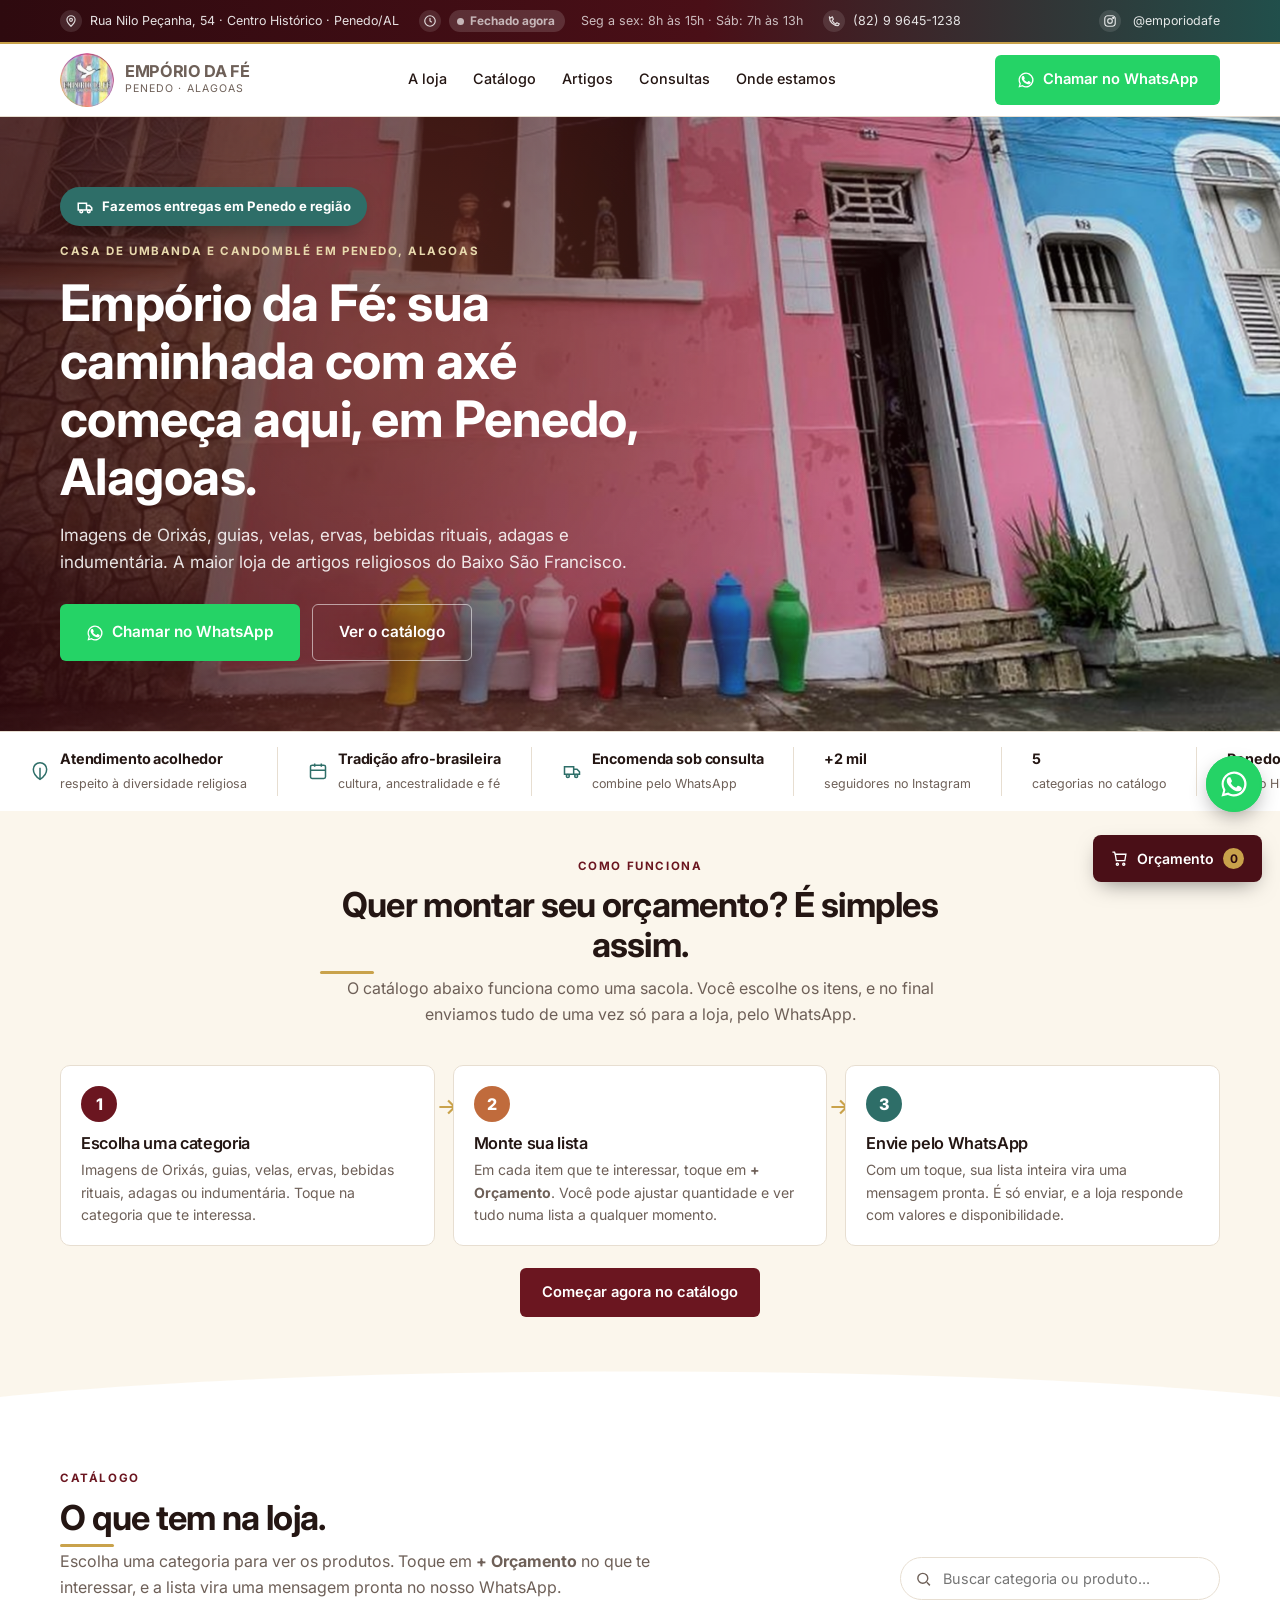
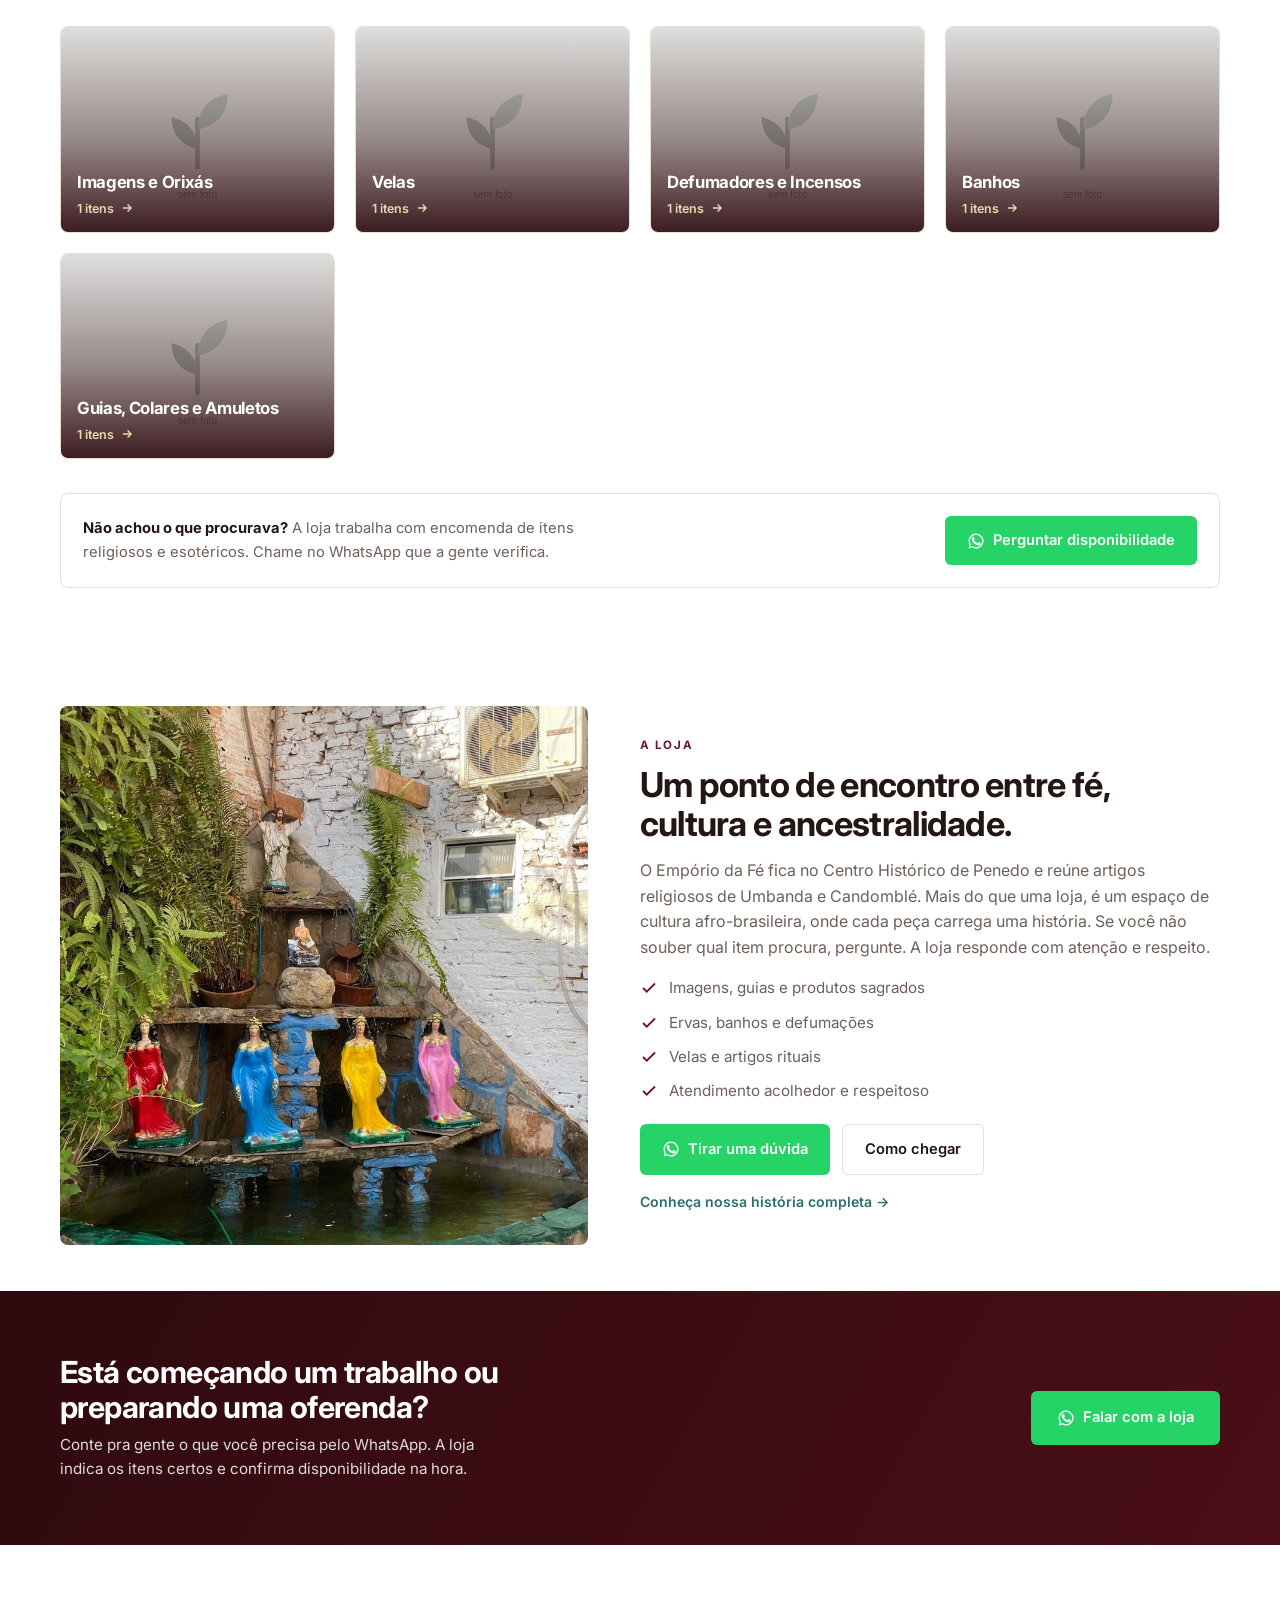
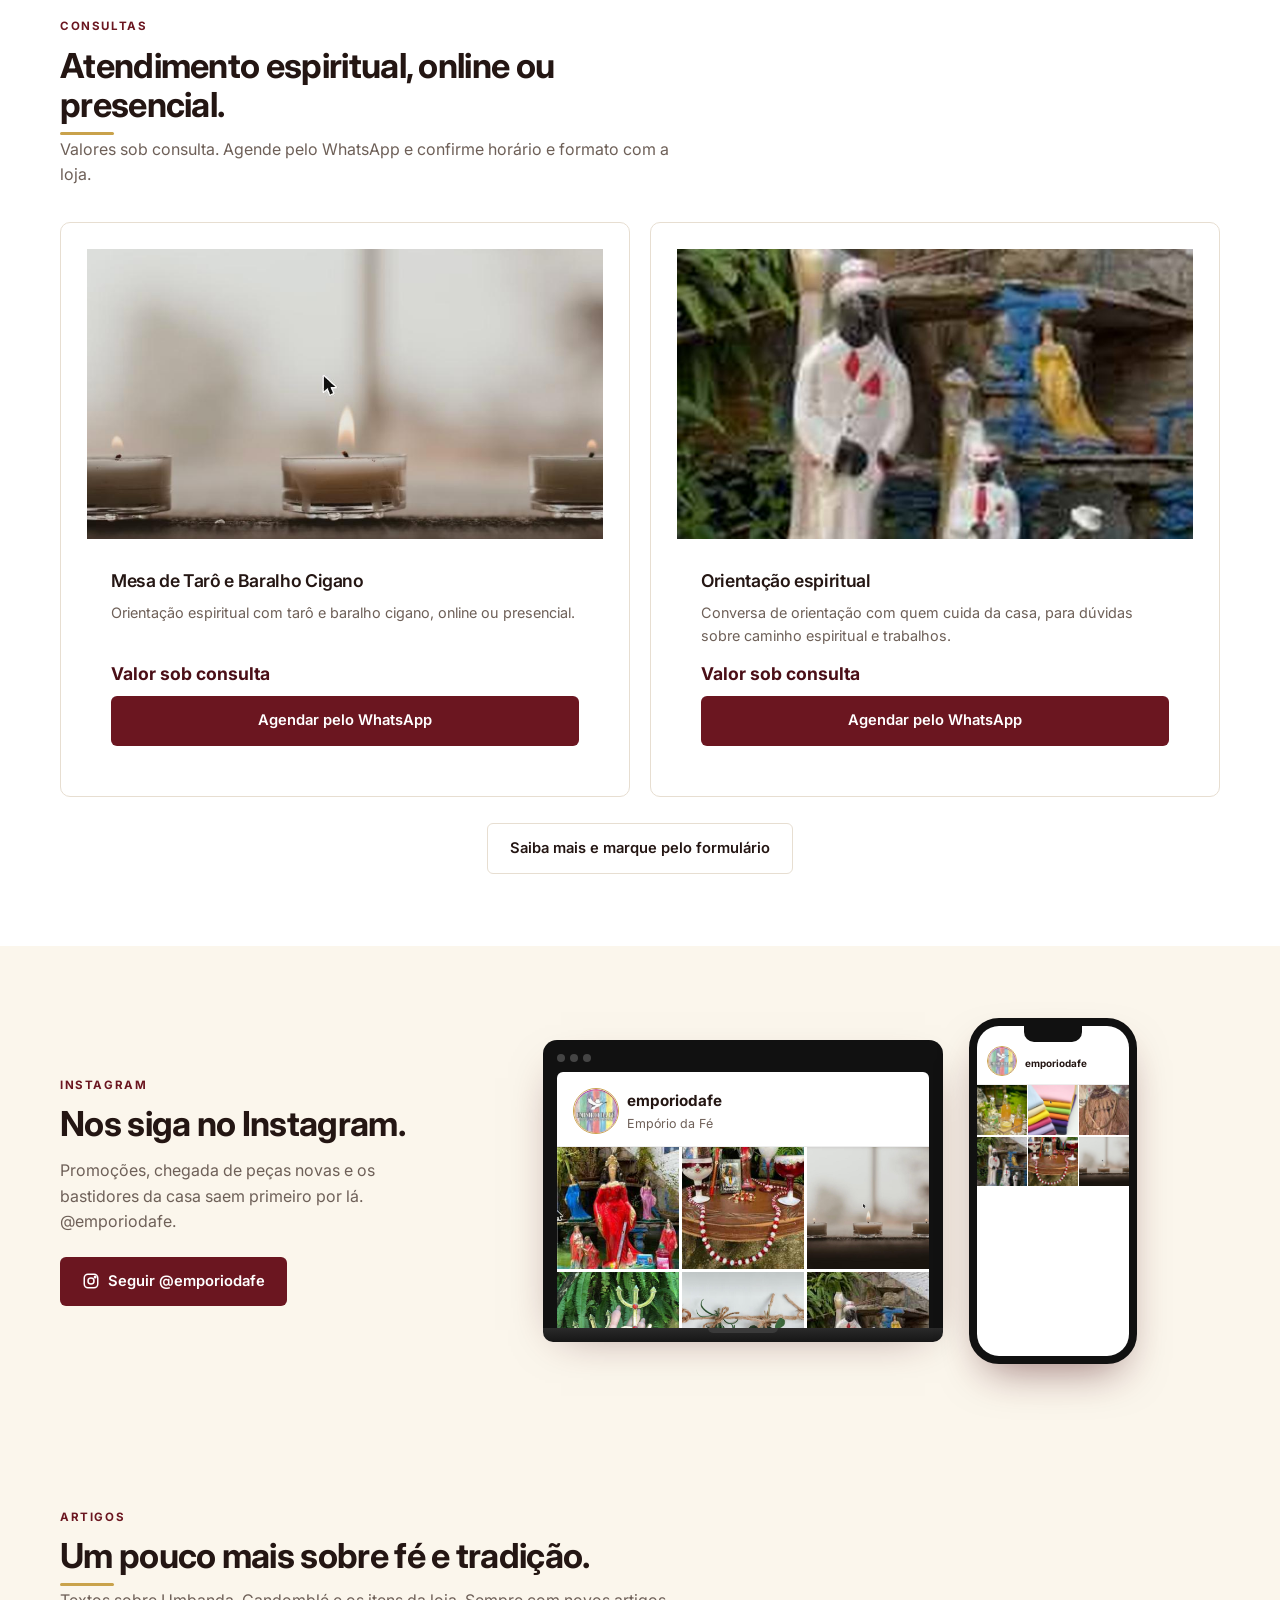
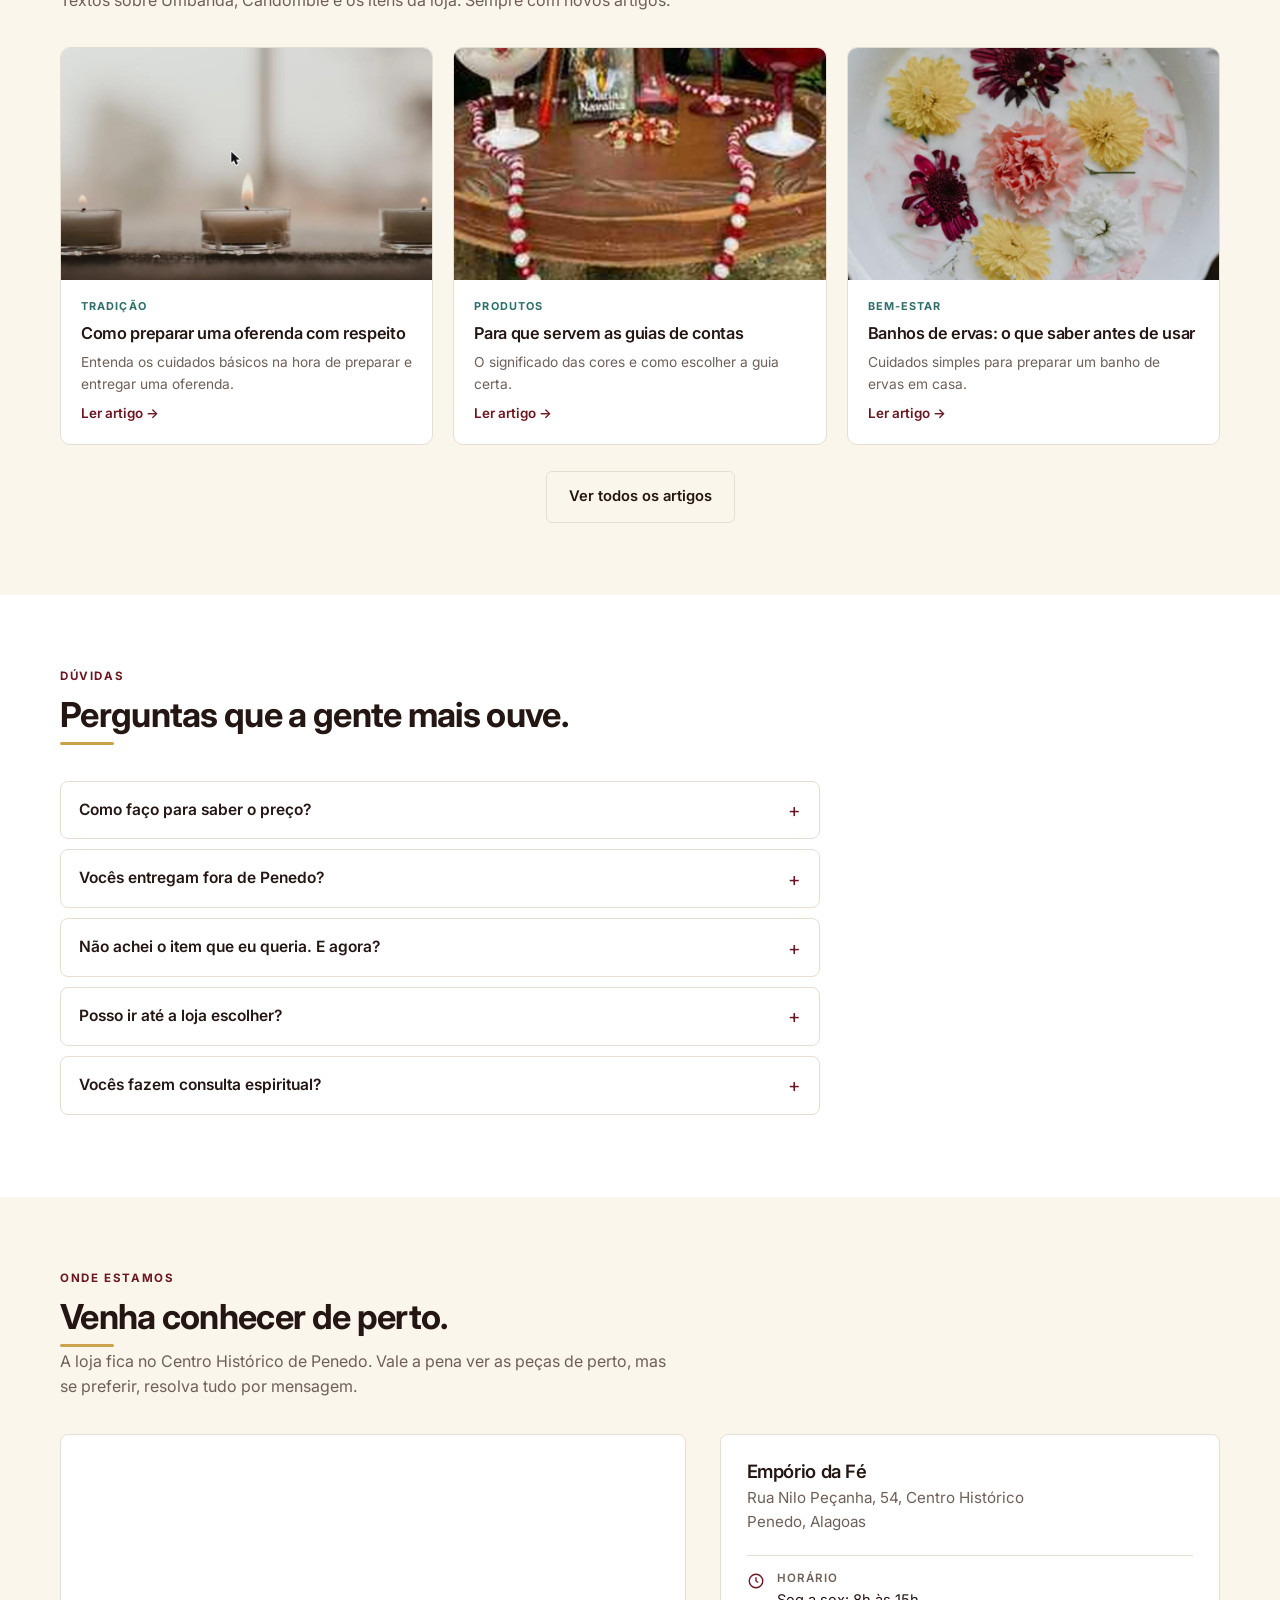
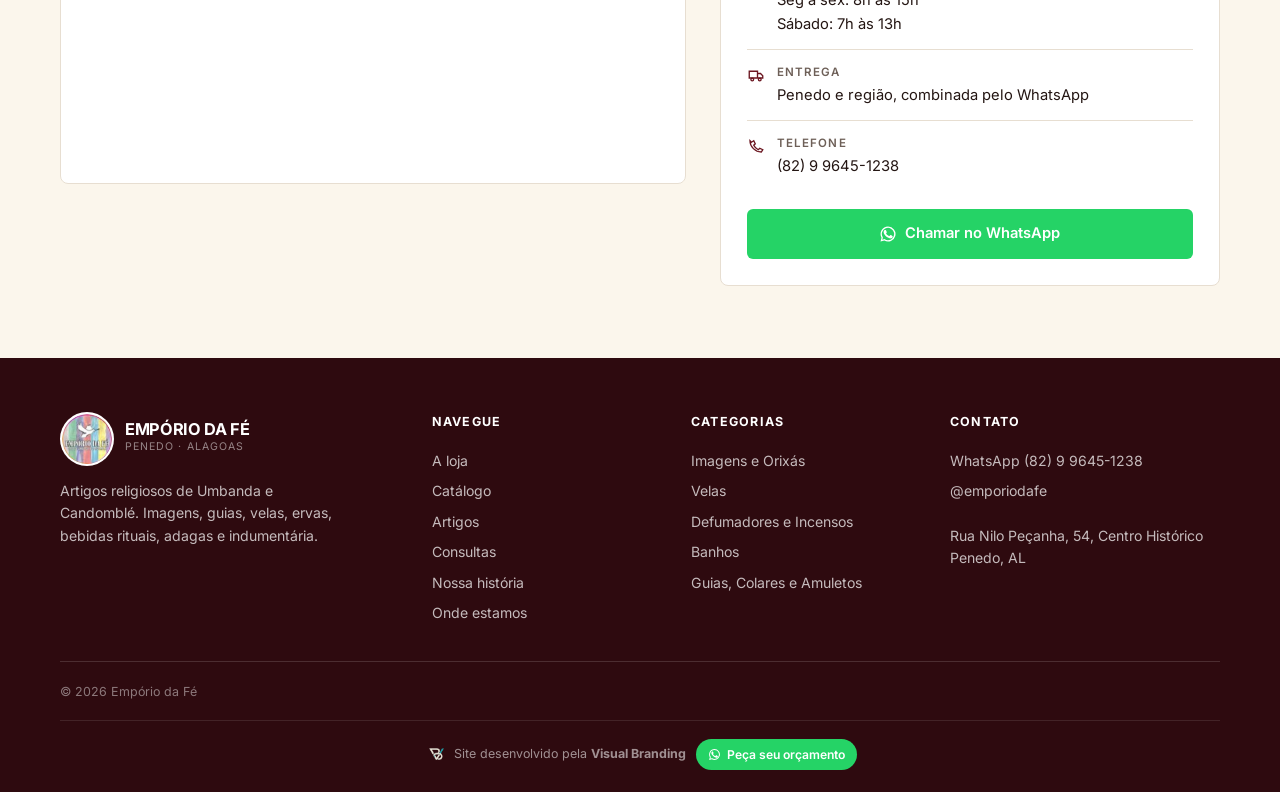
==== commit 4757ef97: "Adiciona crédito da Visual Branding e botão de WhatsApp no rodapé Insere no rodapé de todas as págin" ====
--- a/index.html
+++ b/index.html
@@ -4,32 +4,34 @@
 <meta charset="UTF-8">
 <meta name="viewport" content="width=device-width, initial-scale=1.0">
 <title>Empório da Fé | Loja de Artigos Religiosos de Umbanda e Candomblé em Penedo, Alagoas</title>
-<meta name="description" content="Empório da Fé: loja de artigos religiosos de Umbanda e Candomblé em Penedo, Alagoas. Imagens de Orixás, guias, velas, ervas, bebidas rituais, adagas e indumentária. Monte seu orçamento e fale pelo WhatsApp.">
+<meta name="description" content="Empório da Fé: a maior loja de artigos religiosos de Umbanda e Candomblé em Penedo, Alagoas, no Centro Histórico. Imagens de Orixás, guias, velas, ervas, perfumes, bebidas rituais e indumentária, com entrega em Penedo e região. Monte seu orçamento e fale agora pelo WhatsApp.">
 <meta name="keywords" content="Empório da Fé, Empório da Fé Penedo, Empório da Fé Alagoas, artigos religiosos Penedo, loja de umbanda Penedo, loja de candomblé Alagoas, artigos afro-brasileiros Penedo">
 <meta name="author" content="Empório da Fé">
 <meta name="theme-color" content="#6B1620">
 <meta name="robots" content="index, follow">
-<link rel="canonical" href="https://emporio-da-fe.pages.dev/">
+<link rel="canonical" href="https://www.emporiodafealagoas.com.br/">
 
 <meta property="og:type" content="website">
 <meta property="og:locale" content="pt_BR">
 <meta property="og:site_name" content="Empório da Fé">
-<meta property="og:url" content="https://emporio-da-fe.pages.dev/">
+<meta property="og:url" content="https://www.emporiodafealagoas.com.br/">
 <meta property="og:title" content="Empório da Fé | Artigos Religiosos de Umbanda e Candomblé em Penedo, Alagoas">
-<meta property="og:description" content="Imagens de Orixás, guias, velas, ervas, bebidas rituais, adagas e indumentária. Monte seu orçamento pelo catálogo e envie pelo WhatsApp.">
-<meta property="og:image" content="https://emporio-da-fe.pages.dev/img/banner.jpg">
+<meta property="og:description" content="A maior loja de artigos religiosos de Umbanda e Candomblé em Penedo, Alagoas. Imagens de Orixás, guias, velas, ervas, bebidas rituais e indumentária. Monte seu orçamento pelo catálogo e envie pelo WhatsApp.">
+<meta property="og:image" content="https://www.emporiodafealagoas.com.br/img/banner.jpg">
 <meta name="twitter:card" content="summary_large_image">
 <meta name="twitter:title" content="Empório da Fé | Artigos Religiosos de Umbanda e Candomblé em Penedo, Alagoas">
-<meta name="twitter:description" content="Imagens de Orixás, guias, velas, ervas, bebidas rituais, adagas e indumentária. Monte seu orçamento pelo catálogo e envie pelo WhatsApp.">
-<meta name="twitter:image" content="https://emporio-da-fe.pages.dev/img/banner.jpg">
+<meta name="twitter:description" content="A maior loja de artigos religiosos de Umbanda e Candomblé em Penedo, Alagoas. Imagens de Orixás, guias, velas, ervas, bebidas rituais e indumentária. Monte seu orçamento pelo catálogo e envie pelo WhatsApp.">
+<meta name="twitter:image" content="https://www.emporiodafealagoas.com.br/img/banner.jpg">
 <meta name="geo.region" content="BR-AL">
 <meta name="geo.placename" content="Penedo">
 <meta name="geo.position" content="-10.2903;-36.5864">
 <meta name="ICBM" content="-10.2903, -36.5864">
 
-<link rel="icon" href="favicon.ico" sizes="32x32">
-<link rel="icon" href="img/favicon-32.png" type="image/png">
-<link rel="apple-touch-icon" href="img/apple-touch-icon.png">
+<link rel="icon" href="favicon.ico" sizes="any">
+<link rel="icon" href="img/favicon-48.png" type="image/png" sizes="48x48">
+<link rel="icon" href="img/favicon-96.png" type="image/png" sizes="96x96">
+<link rel="icon" href="img/favicon-192.png" type="image/png" sizes="192x192">
+<link rel="apple-touch-icon" href="img/apple-touch-icon.png" sizes="180x180">
 
 <script type="application/ld+json">
 {
@@ -37,9 +39,9 @@
   "@type": ["Store", "LocalBusiness"],
   "name": "Empório da Fé",
   "alternateName": "Empório da Fé Alagoas",
-  "description": "Loja de artigos religiosos de Umbanda e Candomblé em Penedo, Alagoas: imagens de Orixás, guias, velas, ervas, bebidas rituais, adagas e indumentária.",
-  "url": "https://emporio-da-fe.pages.dev/",
-  "image": "https://emporio-da-fe.pages.dev/img/banner.jpg",
+  "description": "A maior loja de artigos religiosos de Umbanda e Candomblé em Penedo, Alagoas, no Centro Histórico: imagens de Orixás, guias, velas, ervas, perfumes, bebidas rituais e indumentária, com entrega em Penedo e região.",
+  "url": "https://www.emporiodafealagoas.com.br/",
+  "image": "https://www.emporiodafealagoas.com.br/img/banner.jpg",
   "telephone": "+5582996451238",
   "priceRange": "$$",
   "address": {
@@ -555,6 +557,14 @@
     <div class="f-bot">
       <span>© 2026 Empório da Fé</span>
     </div>
+    <div class="f-dev">
+      <img src="img/visual-branding-logo.webp" alt="Visual Branding">
+      <span>Site desenvolvido pela <b>Visual Branding</b></span>
+      <a class="f-dev-wa" href="https://wa.me/5579988654910?text=Ol%C3%A1%21%20Vi%20o%20site%20do%20Emp%C3%B3rio%20da%20F%C3%A9%2C%20feito%20pela%20Visual%20Branding%2C%20e%20gostaria%20de%20um%20or%C3%A7amento%20para%20o%20meu%20site." target="_blank" rel="noopener">
+        <svg viewBox="0 0 24 24" fill="currentColor"><path d="M12 2a10 10 0 0 0-8.6 15L2 22l5.1-1.3A10 10 0 1 0 12 2Zm0 18.2c-1.5 0-3-.4-4.3-1.2l-.3-.2-3 .8.8-3-.2-.3A8.2 8.2 0 1 1 12 20.2Z"/><path d="M17.5 14.4c-.3-.2-1.8-.9-2-1-.3-.1-.5-.2-.7.1-.2.3-.7 1-.9 1.2-.2.2-.3.2-.6.1-1.6-.8-2.7-1.5-3.8-3.4-.3-.5.3-.5.8-1.5.1-.2 0-.4 0-.5l-1-2.3c-.2-.6-.5-.5-.7-.5h-.6c-.2 0-.5.1-.8.4-.3.3-1 1-1 2.5s1.1 2.9 1.2 3.1c.1.2 2.1 3.2 5.1 4.5 1.9.8 2.6.9 3.5.7.6-.1 1.8-.7 2-1.4.3-.7.3-1.3.2-1.4-.1-.1-.3-.2-.6-.3Z"/></svg>
+        Peça seu orçamento
+      </a>
+    </div>
   </div>
 </footer>
 
@@ -833,7 +843,7 @@
 const STOPWORDS = new Set(['de','da','do','das','dos','e','em','com','para','a','o','as','os','um','uma','no','na','pra']);
 
 function palavras(texto){
-  return chave(texto).split(/[^a-z0-9]+/).filter(Boolean);
+  return chave(texto).replace(/[°ºª]/g, '').split(/[^a-z0-9]+/).filter(Boolean);
 }
 function palavrasChave(texto){
   const p = palavras(texto).filter(w => !STOPWORDS.has(w));
@@ -859,10 +869,17 @@
 }
 /* 0 = igual, 0.5 = uma contem a outra, 1+distancia = parecido dentro da
    tolerancia, null = nao bate */
-function pontuarPalavra(busca, alvo){
+function pontuarPalavra(busca, alvo, ehUltima){
   if(alvo === busca) return 0;
+  /* a ultima palavra digitada pode estar sendo escrita ainda (busca ao
+     vivo, tecla a tecla), então vale casar por prefixo mesmo sendo curta -
+     ex.: "n8" de "vela n8 bicolor" batendo enquanto a pessoa digita só "n" */
+  if(ehUltima && alvo.startsWith(busca)) return 0.25;
+  /* palavra muito curta (ex: "m" de tamanho médio) só bate se for igual,
+     senão qualquer letra solta "bate" por estar contida em outra palavra */
+  if(busca.length < 3 || alvo.length < 3) return null;
   if(alvo.includes(busca) || busca.includes(alvo)) return 0.5;
-  const tolerancia = busca.length <= 3 ? 0 : busca.length <= 6 ? 1 : 2;
+  const tolerancia = busca.length <= 6 ? 1 : 2;
   const d = distancia(busca, alvo);
   return d <= tolerancia ? 1 + d : null;
 }
@@ -872,10 +889,12 @@
 function pontuarCartao(buscaPalavras, cartao){
   const alvo = palavrasChave(cartao.n + ' ' + (cartao.d || ''));
   let total = 0;
-  for(const bp of buscaPalavras){
+  for(let i = 0; i < buscaPalavras.length; i++){
+    const bp = buscaPalavras[i];
+    const ehUltima = i === buscaPalavras.length - 1;
     let melhor = null;
     for(const av of alvo){
-      const p = pontuarPalavra(bp, av);
+      const p = pontuarPalavra(bp, av, ehUltima);
       if(p !== null && (melhor === null || p < melhor)) melhor = p;
     }
     if(melhor === null) return null;
@@ -1044,7 +1063,7 @@
 function abrirProduto(ref){
   let grupo = null, p = null;
   if(String(ref).startsWith('grupo:')){
-    const c = cartoesDe(filtro).find(x => x.tipo === 'grupo' && x.ref === ref);
+    const c = cartoesTodos().find(x => x.tipo === 'grupo' && x.ref === ref);
     if(!c) return;
     grupo = c;
     p = c.ativa;
@@ -1069,8 +1088,16 @@
   const ref = cid(p);
   const q = qtdDe(ref);
   const chips = grupo ? `<div class="vchips">${grupo.variantes.map(v => `<button class="vchip${v === p ? ' on' : ''}" data-vsel="${grupo.ref}" data-vcid="${cid(v)}">${v.v}</button>`).join('')}</div>` : '';
+  /* seta de navegacao entre as fotos das variantes, quando houver mais de uma */
+  const navFotos = grupo && grupo.variantes.length > 1 ? `
+    <button class="m-img-nav prev" data-vnav="prev" aria-label="Variação anterior">
+      <svg viewBox="0 0 24 24" fill="none" stroke="currentColor" stroke-width="2.4"><path d="M15 6l-6 6 6 6"/></svg>
+    </button>
+    <button class="m-img-nav next" data-vnav="next" aria-label="Próxima variação">
+      <svg viewBox="0 0 24 24" fill="none" stroke="currentColor" stroke-width="2.4"><path d="M9 6l6 6-6 6"/></svg>
+    </button>` : '';
   modalIn.innerHTML = `
-    <div class="m-img">${imgTag(p.i, p.n)}</div>
+    <div class="m-img">${imgTag(p.i, p.n)}${navFotos}</div>
     <div class="m-txt">
       <span class="m-cat">${p.c}</span>
       <h3>${p.n}${grupo ? ' — ' + p.v : ''}</h3>
@@ -1108,6 +1135,21 @@
     if(grupo && grupo.ref === vsel.dataset.vsel){
       const nv = grupo.variantes.find(v => cid(v) === vsel.dataset.vcid);
       if(nv){ grupo.ativa = nv; produtoAberto.p = nv; pintarModal(); }
+    }
+    return;
+  }
+
+  const vnav = e.target.closest('[data-vnav]');
+  if(vnav){
+    e.preventDefault(); e.stopPropagation();
+    const grupo = produtoAberto && produtoAberto.grupo;
+    if(grupo){
+      const i = grupo.variantes.indexOf(grupo.ativa);
+      const n = grupo.variantes.length;
+      const novo = vnav.dataset.vnav === 'next' ? (i + 1) % n : (i - 1 + n) % n;
+      grupo.ativa = grupo.variantes[novo];
+      produtoAberto.p = grupo.ativa;
+      pintarModal();
     }
     return;
   }
--- a/css/site.css
+++ b/css/site.css
@@ -333,6 +333,11 @@
 .f-col a,.f-col p{display:block;padding:4px 0}
 .f-col a:hover{color:var(--dourado-cl)}
 .f-bot{display:flex;justify-content:space-between;gap:14px;flex-wrap:wrap;padding-top:20px;font-size:.78rem;color:rgba(255,255,255,.45)}
+.f-dev{display:flex;align-items:center;justify-content:center;gap:10px;flex-wrap:wrap;margin-top:18px;padding-top:18px;border-top:1px solid rgba(255,255,255,.1);font-size:.78rem;color:rgba(255,255,255,.55)}
+.f-dev img{width:20px;height:20px;border-radius:5px;flex:none}
+.f-dev a.f-dev-wa{display:inline-flex;align-items:center;gap:6px;background:var(--wa);color:#fff;font-weight:600;font-size:.76rem;padding:6px 12px;border-radius:999px;transition:transform .15s,background .15s}
+.f-dev a.f-dev-wa:hover{background:var(--wa-dk);transform:translateY(-1px)}
+.f-dev a.f-dev-wa svg{width:13px;height:13px}
 
 /* FLUTUANTES */
 .wa-float{position:fixed;right:18px;bottom:88px;z-index:300;width:56px;height:56px;border-radius:50%;background:var(--wa);display:grid;place-items:center;box-shadow:0 8px 22px -6px rgba(0,0,0,.45);transition:transform .2s}
@@ -378,8 +383,13 @@
 .modal.open .m-card{transform:none;opacity:1}
 .m-fechar{position:absolute;top:12px;right:12px;z-index:2;width:36px;height:36px;border-radius:50%;background:rgba(255,255,255,.94);border:1px solid var(--line);display:grid;place-items:center;font-size:1rem;color:var(--ink)}
 .m-in{display:grid;grid-template-columns:1fr 1fr}
-.m-img{background:var(--soft);aspect-ratio:1/1}
+.m-img{background:var(--soft);aspect-ratio:1/1;position:relative}
 .m-img img{width:100%;height:100%;object-fit:cover}
+.m-img-nav{position:absolute;top:50%;transform:translateY(-50%);width:38px;height:38px;border-radius:50%;background:rgba(255,255,255,.92);border:1px solid var(--line);display:grid;place-items:center;color:var(--ink);z-index:2;transition:.18s}
+.m-img-nav:hover{background:#fff;border-color:var(--bordo)}
+.m-img-nav.prev{left:12px}
+.m-img-nav.next{right:12px}
+.m-img-nav svg{width:20px;height:20px}
 .m-txt{padding:30px 28px;display:flex;flex-direction:column}
 .m-cat{font-size:.7rem;font-weight:700;letter-spacing:.12em;text-transform:uppercase;color:var(--bordo)}
 .m-txt h3{font-size:1.5rem;font-weight:700;margin:6px 0 4px;letter-spacing:-.02em}
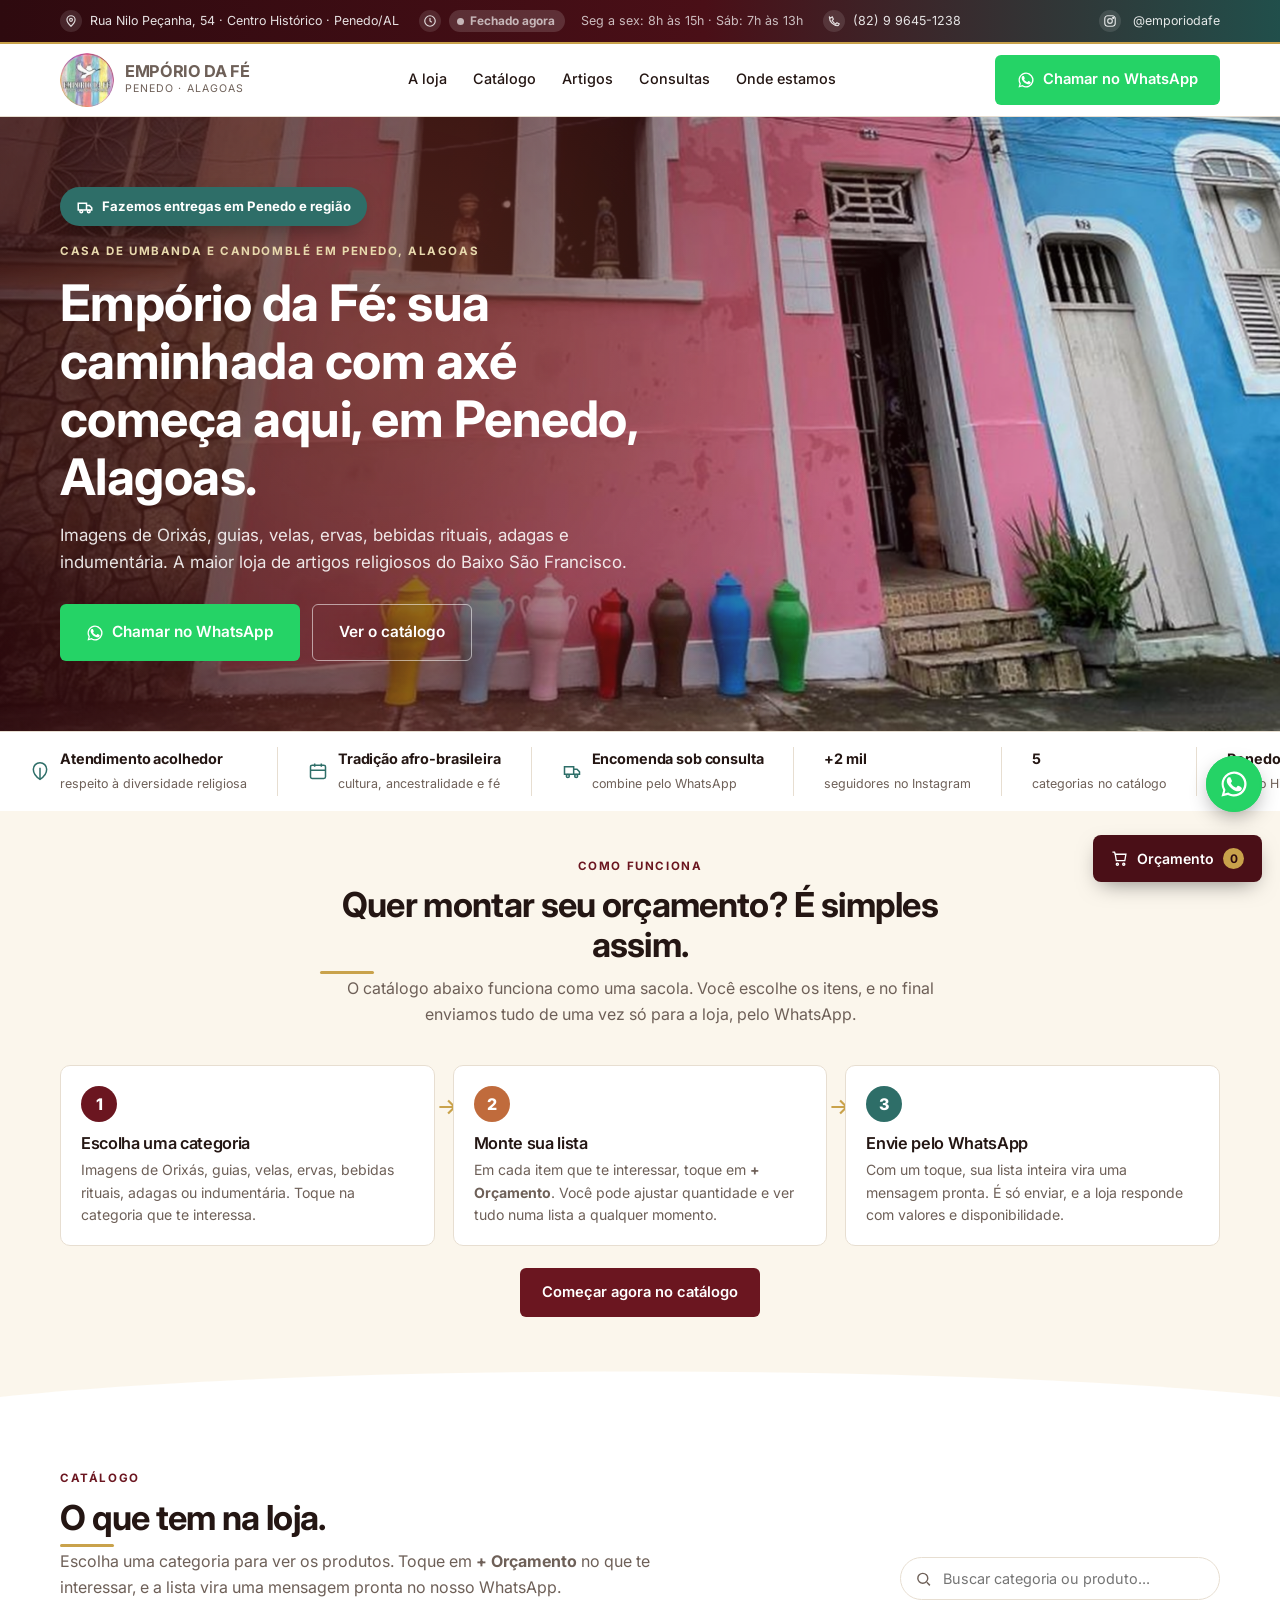
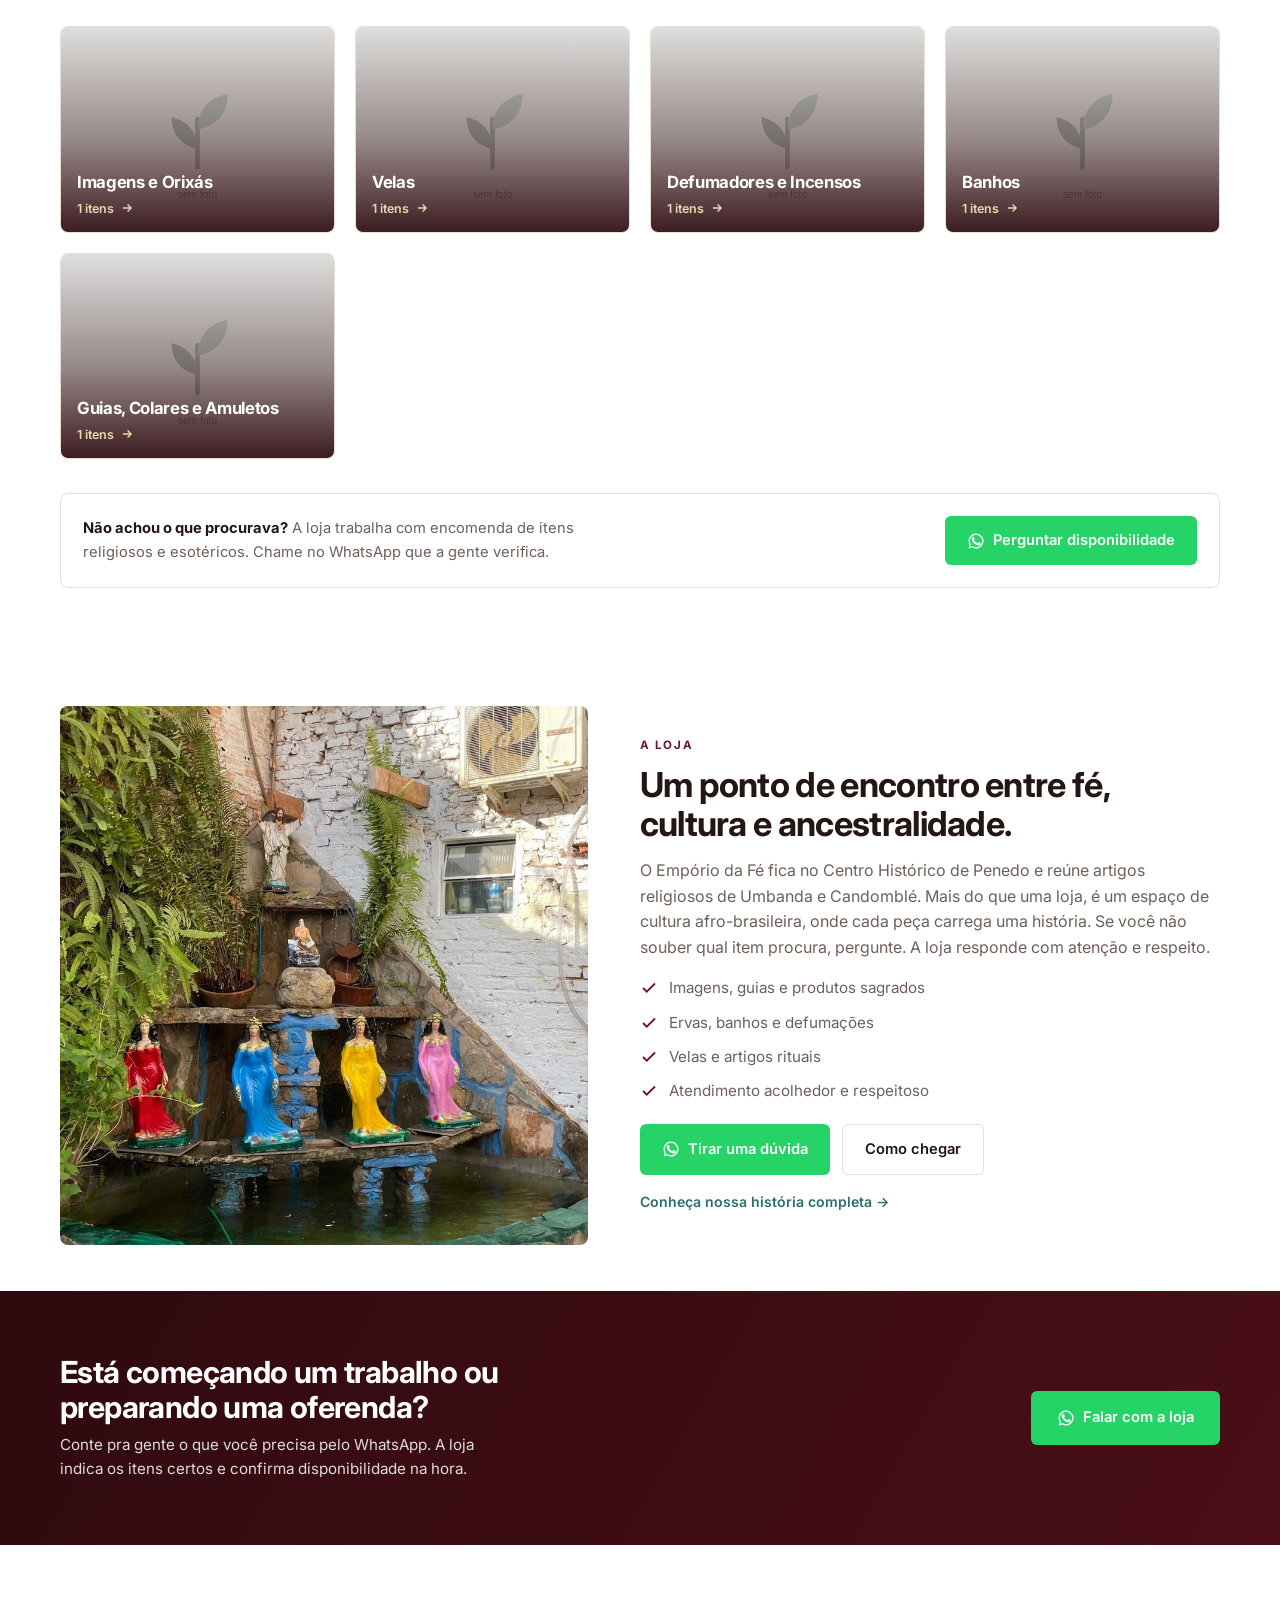
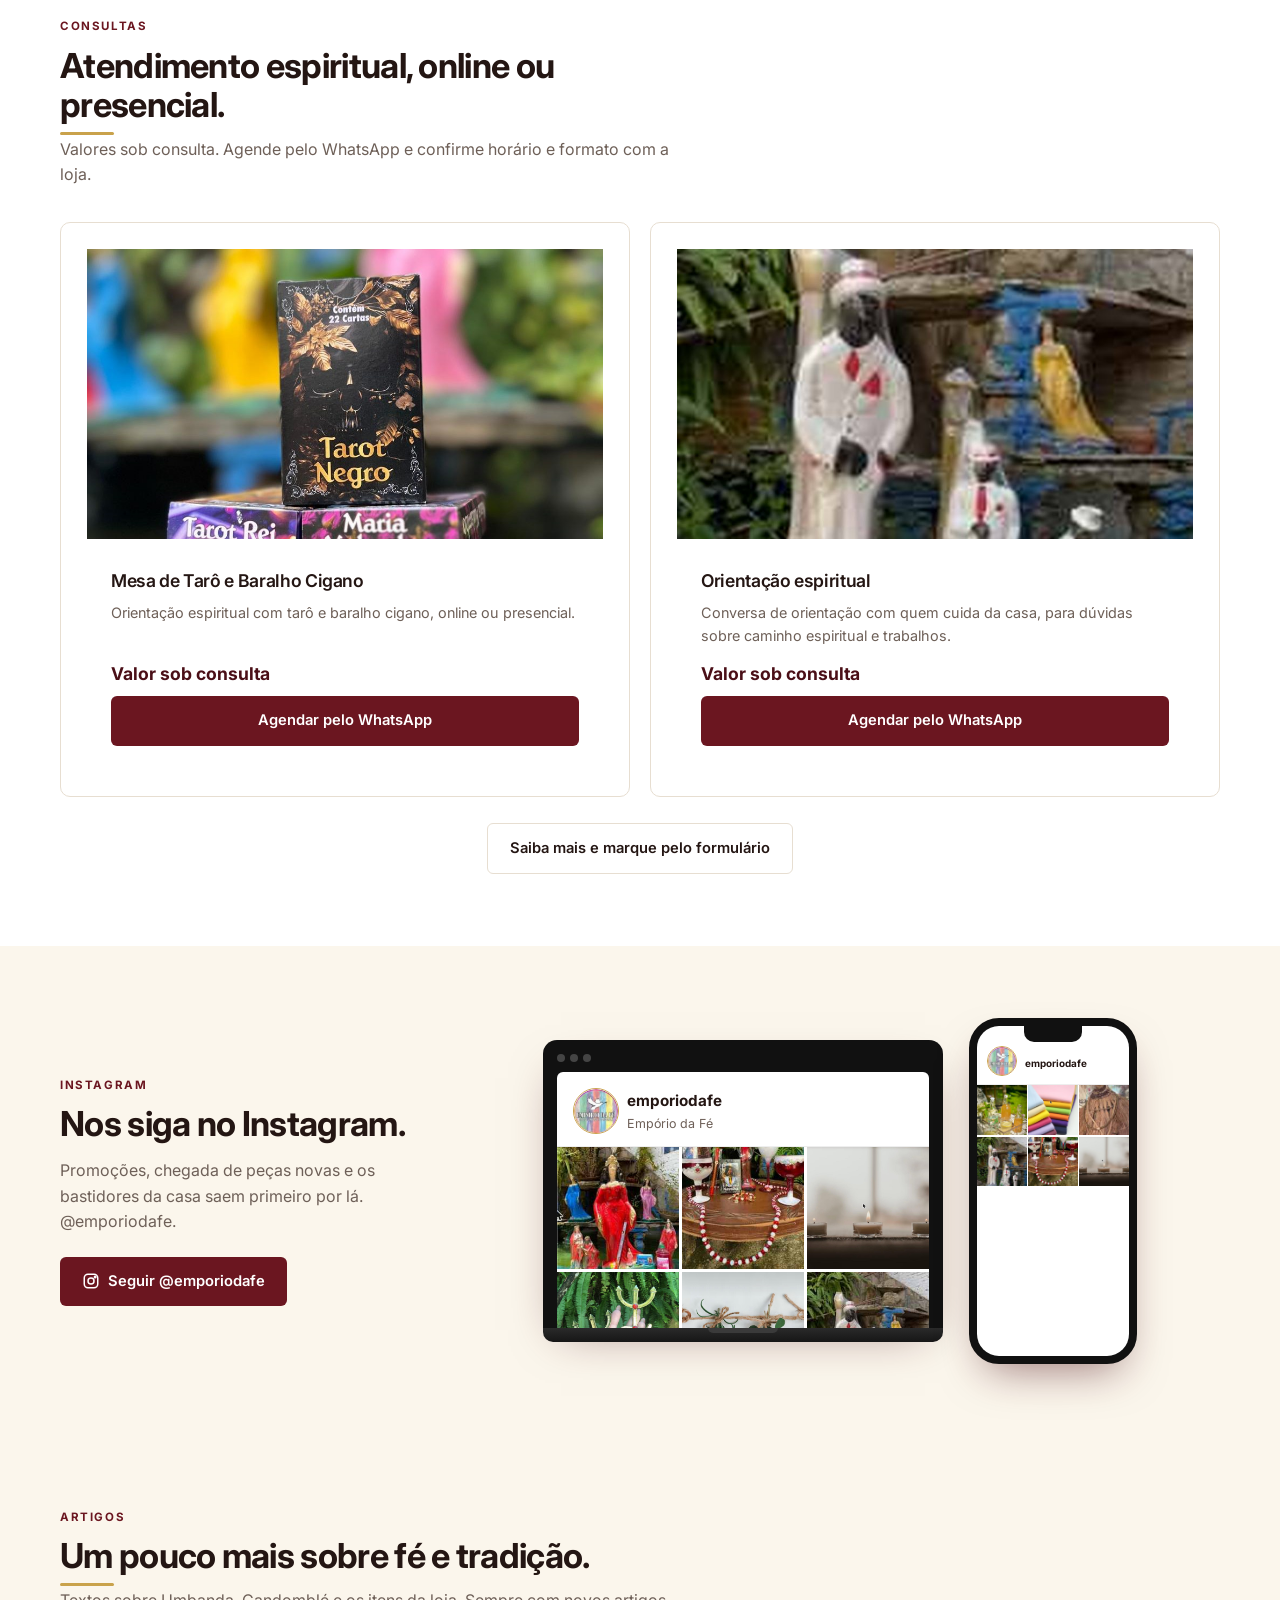
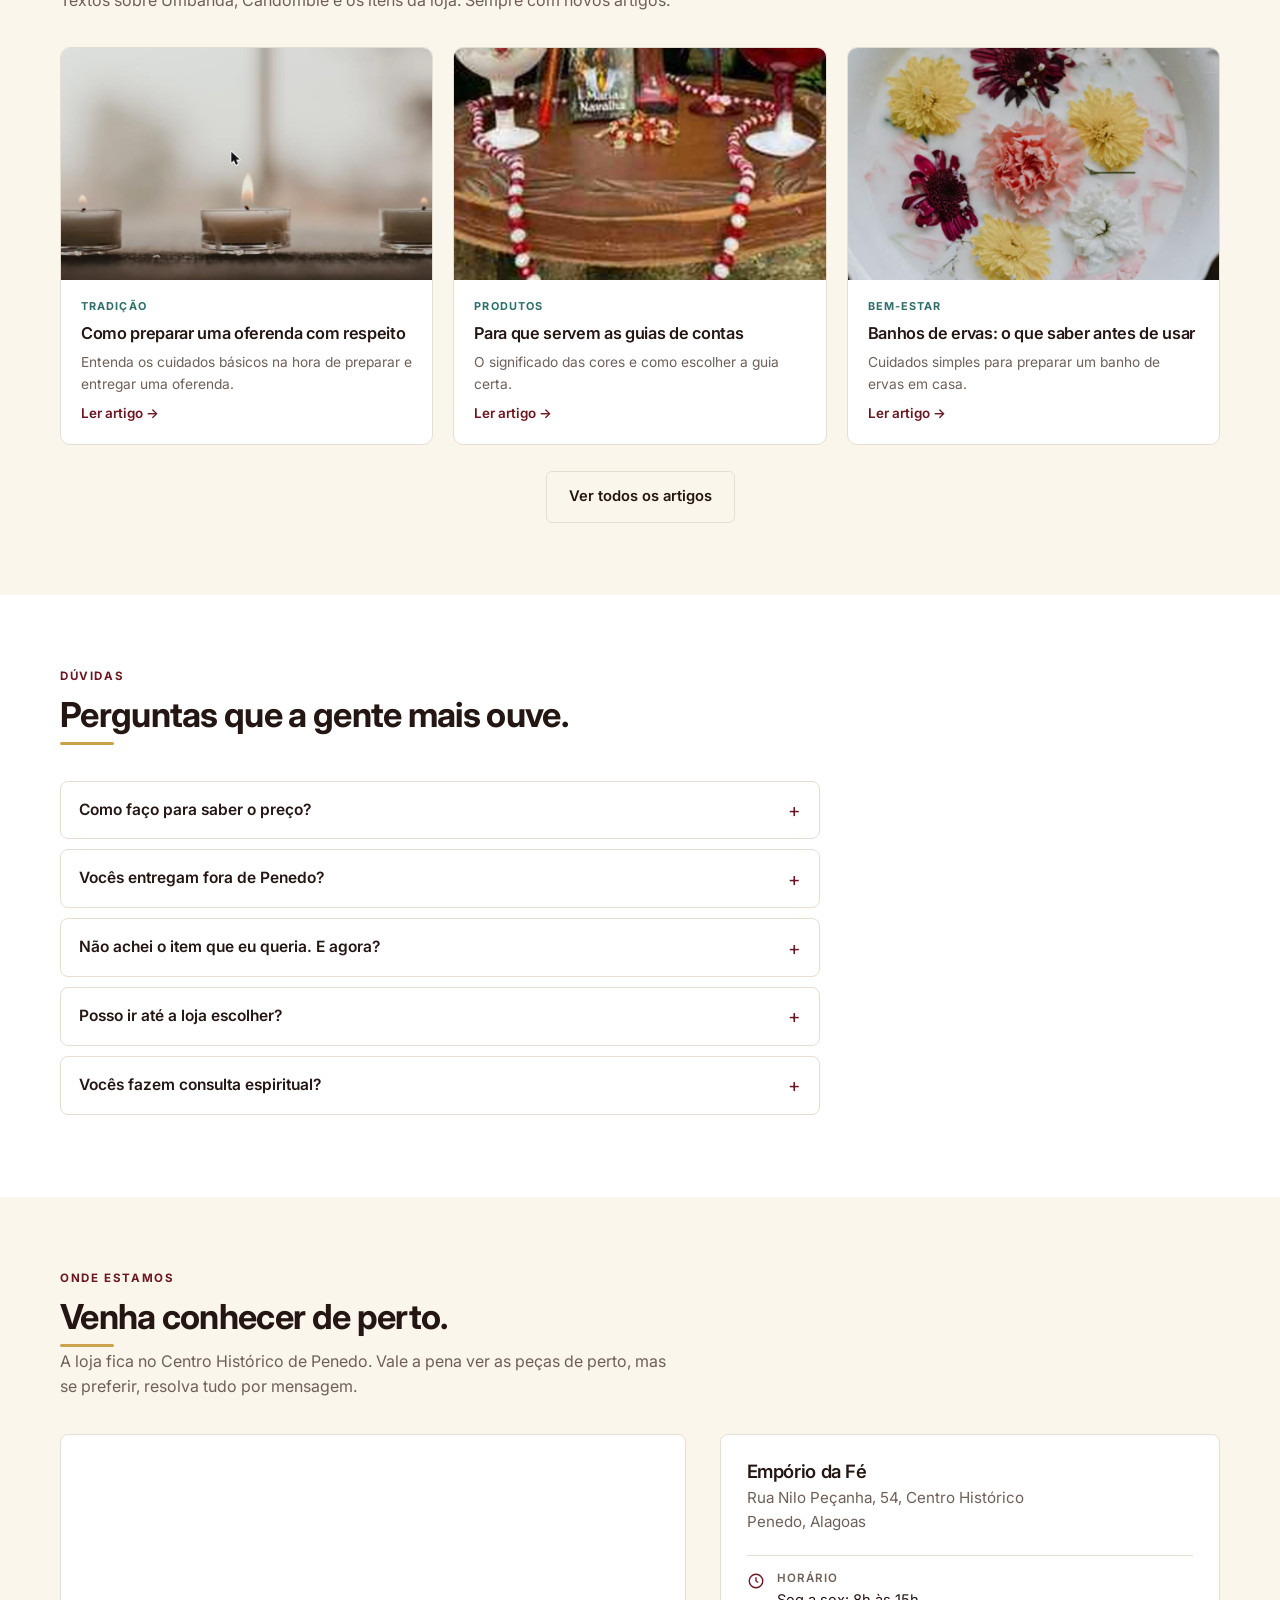
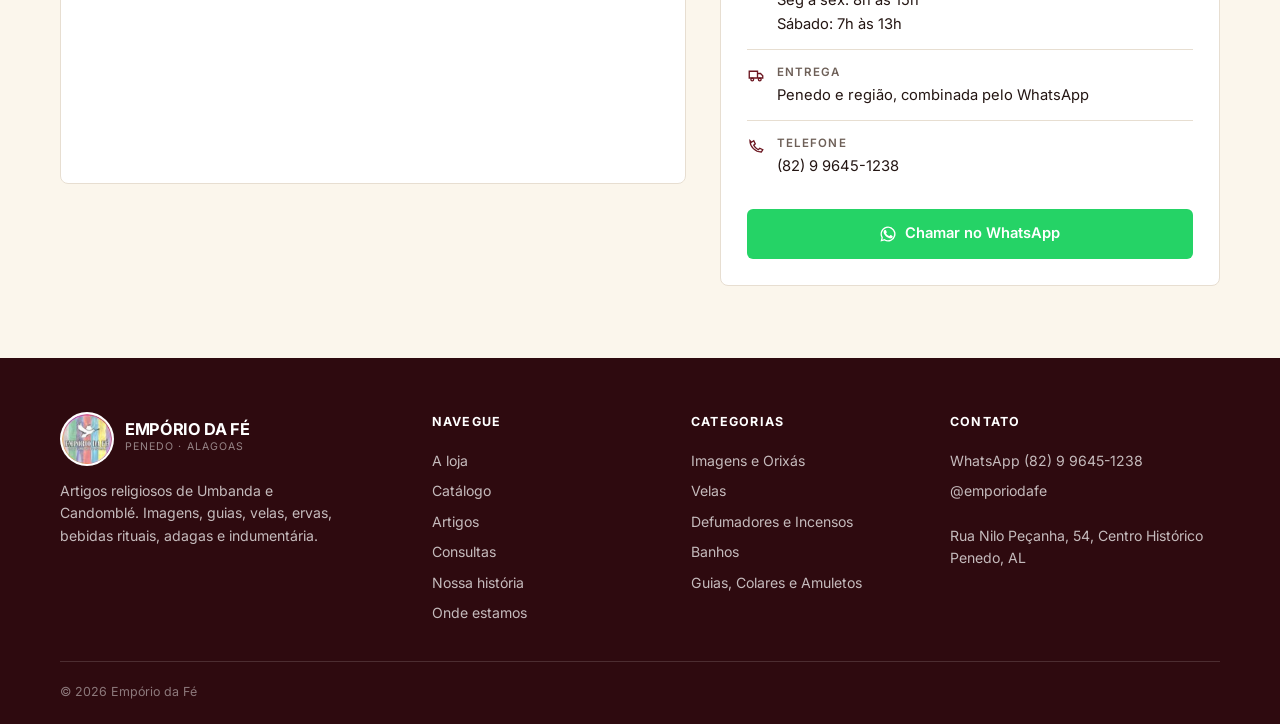
==== commit 47f1569c: "Atualiza fotos do serviço de tarô/baralho cigano Substitui a imagem genérica de velas pelas fotos re" ====
--- a/index.html
+++ b/index.html
@@ -335,7 +335,7 @@
     </div>
     <div class="cons-grid">
       <div class="cons rv">
-        <div class="cons-img"><img src="img/raw-velas.jpg" alt="Atendimento de mesa de tarô e baralho cigano" loading="lazy" decoding="async" onload="this.classList.add('ok')"></div>
+        <div class="cons-img"><img src="img/tarot-baralho.jpg" alt="Atendimento de mesa de tarô e baralho cigano" loading="lazy" decoding="async" onload="this.classList.add('ok')"></div>
         <div class="cons-txt">
           <h3>Mesa de Tarô e Baralho Cigano</h3>
           <p>Orientação espiritual com tarô e baralho cigano, online ou presencial.</p>
@@ -556,14 +556,6 @@
     </div>
     <div class="f-bot">
       <span>© 2026 Empório da Fé</span>
-    </div>
-    <div class="f-dev">
-      <img src="img/visual-branding-logo.webp" alt="Visual Branding">
-      <span>Site desenvolvido pela <b>Visual Branding</b></span>
-      <a class="f-dev-wa" href="https://wa.me/5579988654910?text=Ol%C3%A1%21%20Vi%20o%20site%20do%20Emp%C3%B3rio%20da%20F%C3%A9%2C%20feito%20pela%20Visual%20Branding%2C%20e%20gostaria%20de%20um%20or%C3%A7amento%20para%20o%20meu%20site." target="_blank" rel="noopener">
-        <svg viewBox="0 0 24 24" fill="currentColor"><path d="M12 2a10 10 0 0 0-8.6 15L2 22l5.1-1.3A10 10 0 1 0 12 2Zm0 18.2c-1.5 0-3-.4-4.3-1.2l-.3-.2-3 .8.8-3-.2-.3A8.2 8.2 0 1 1 12 20.2Z"/><path d="M17.5 14.4c-.3-.2-1.8-.9-2-1-.3-.1-.5-.2-.7.1-.2.3-.7 1-.9 1.2-.2.2-.3.2-.6.1-1.6-.8-2.7-1.5-3.8-3.4-.3-.5.3-.5.8-1.5.1-.2 0-.4 0-.5l-1-2.3c-.2-.6-.5-.5-.7-.5h-.6c-.2 0-.5.1-.8.4-.3.3-1 1-1 2.5s1.1 2.9 1.2 3.1c.1.2 2.1 3.2 5.1 4.5 1.9.8 2.6.9 3.5.7.6-.1 1.8-.7 2-1.4.3-.7.3-1.3.2-1.4-.1-.1-.3-.2-.6-.3Z"/></svg>
-        Peça seu orçamento
-      </a>
     </div>
   </div>
 </footer>
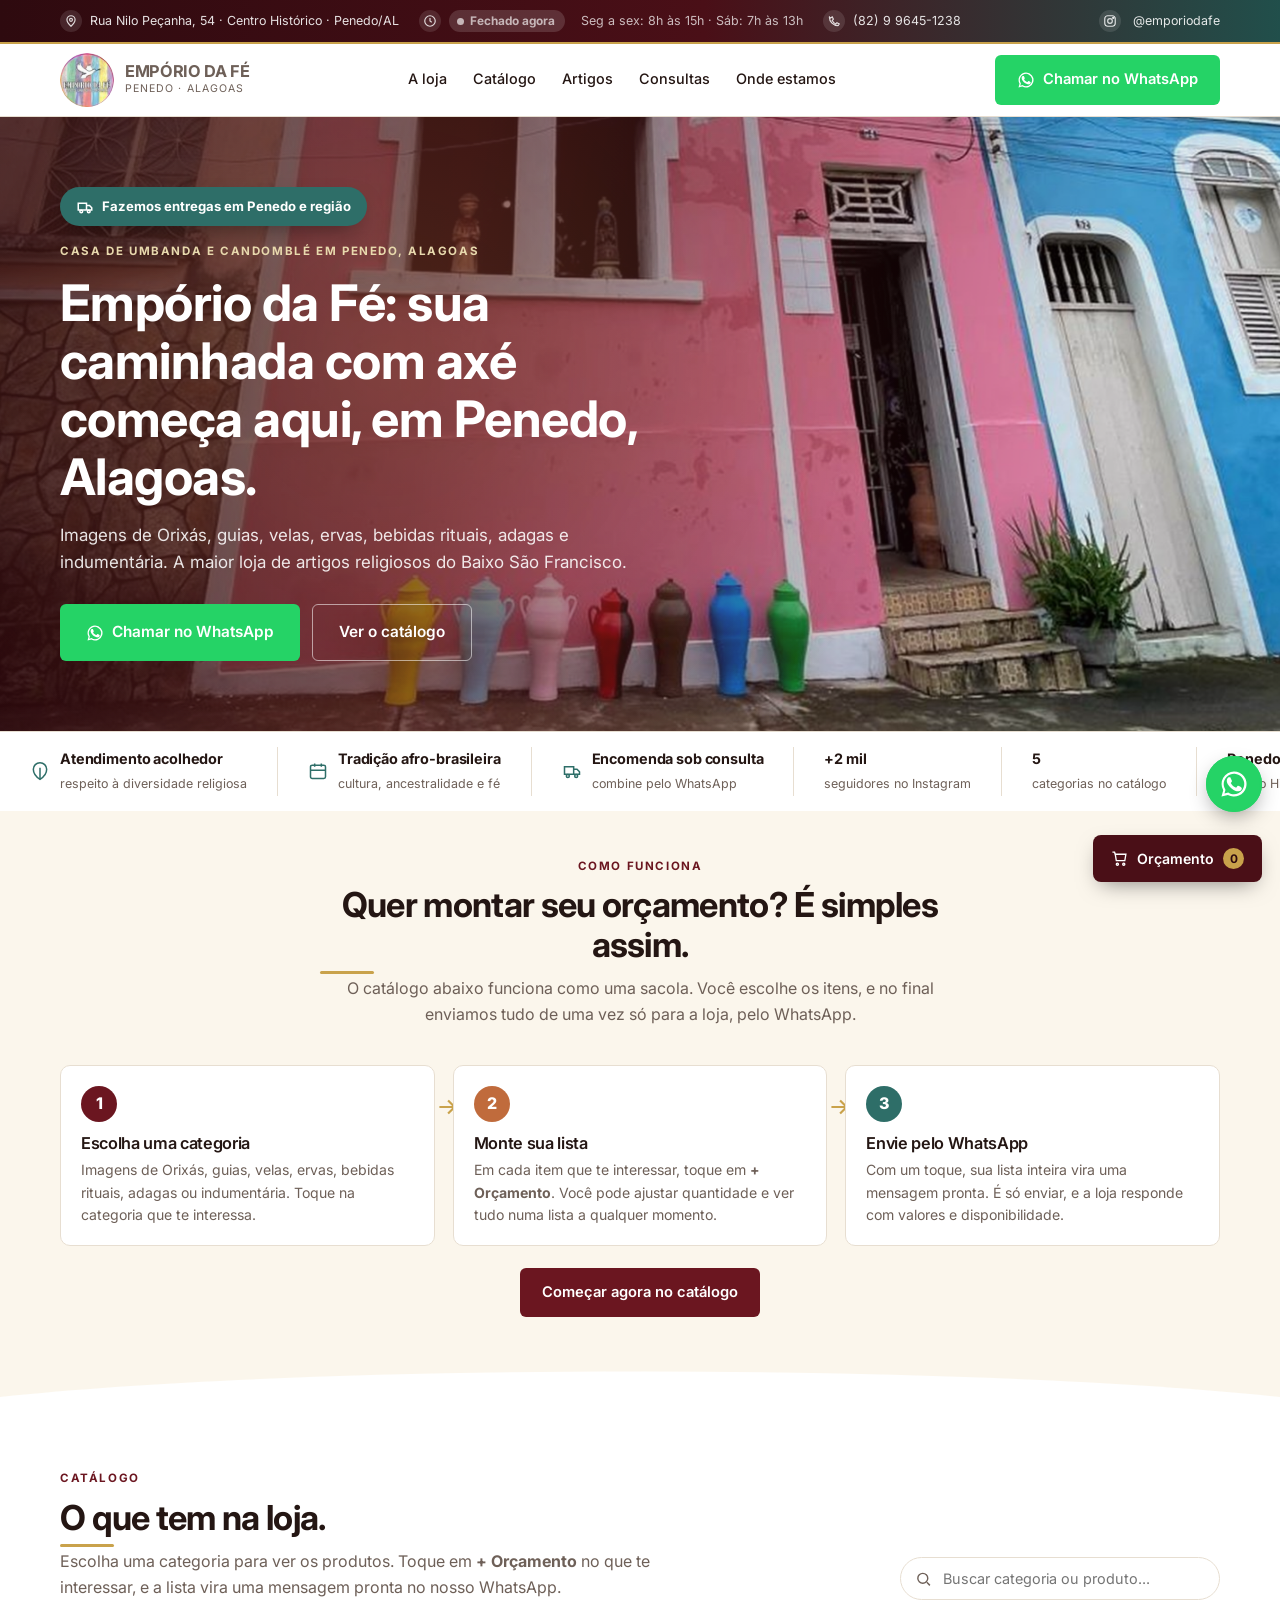
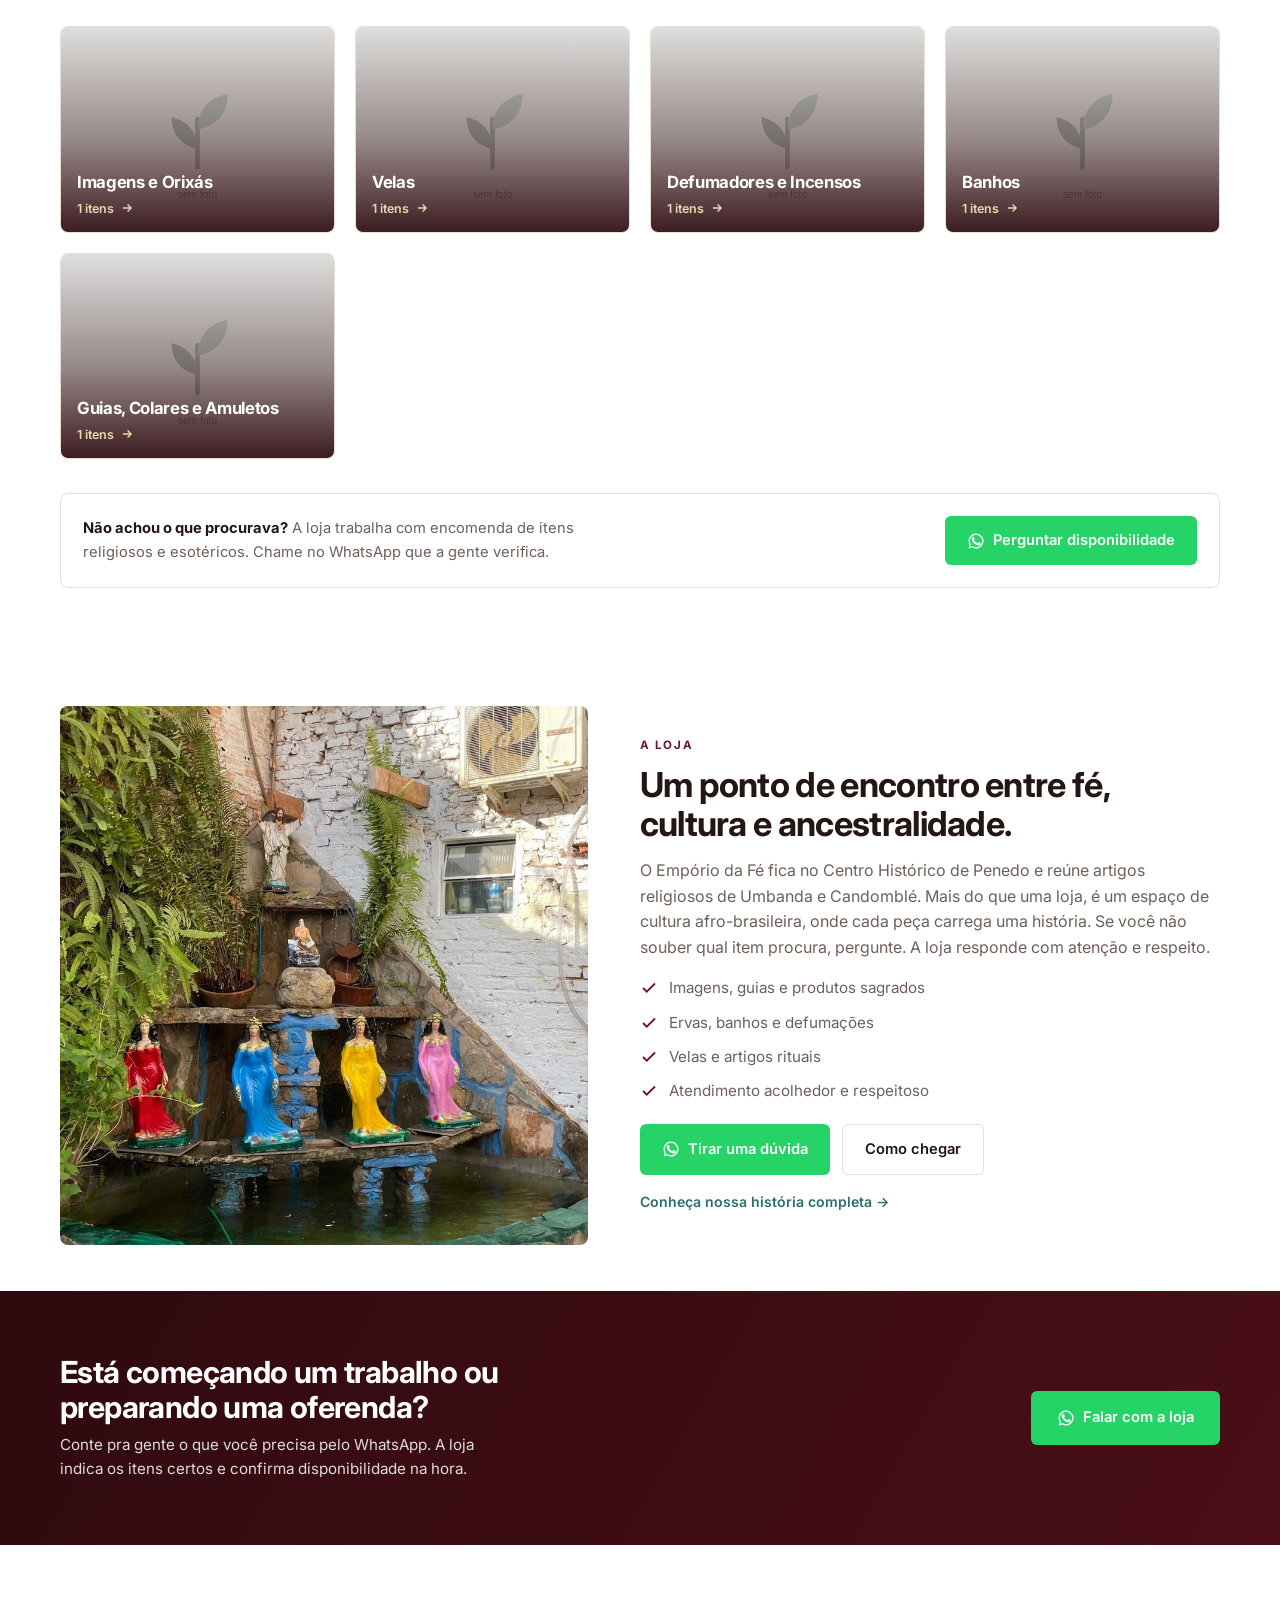
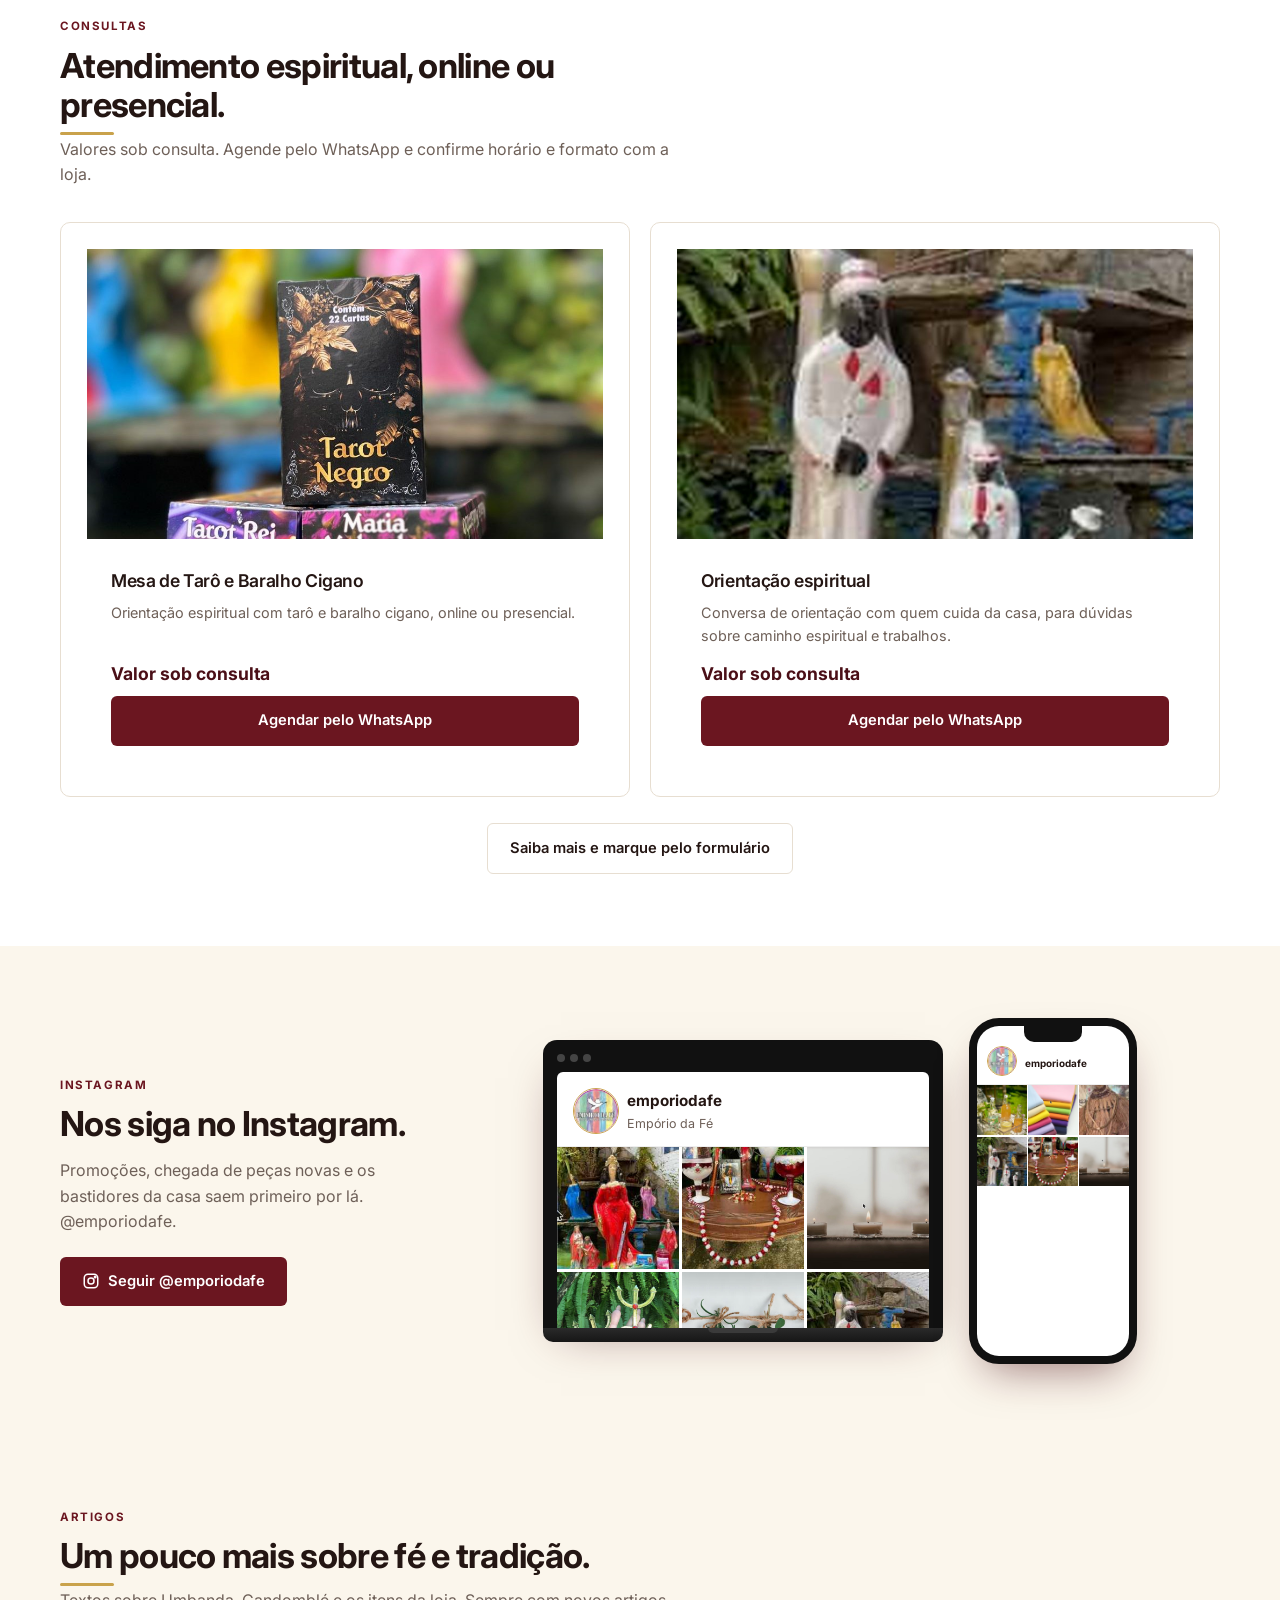
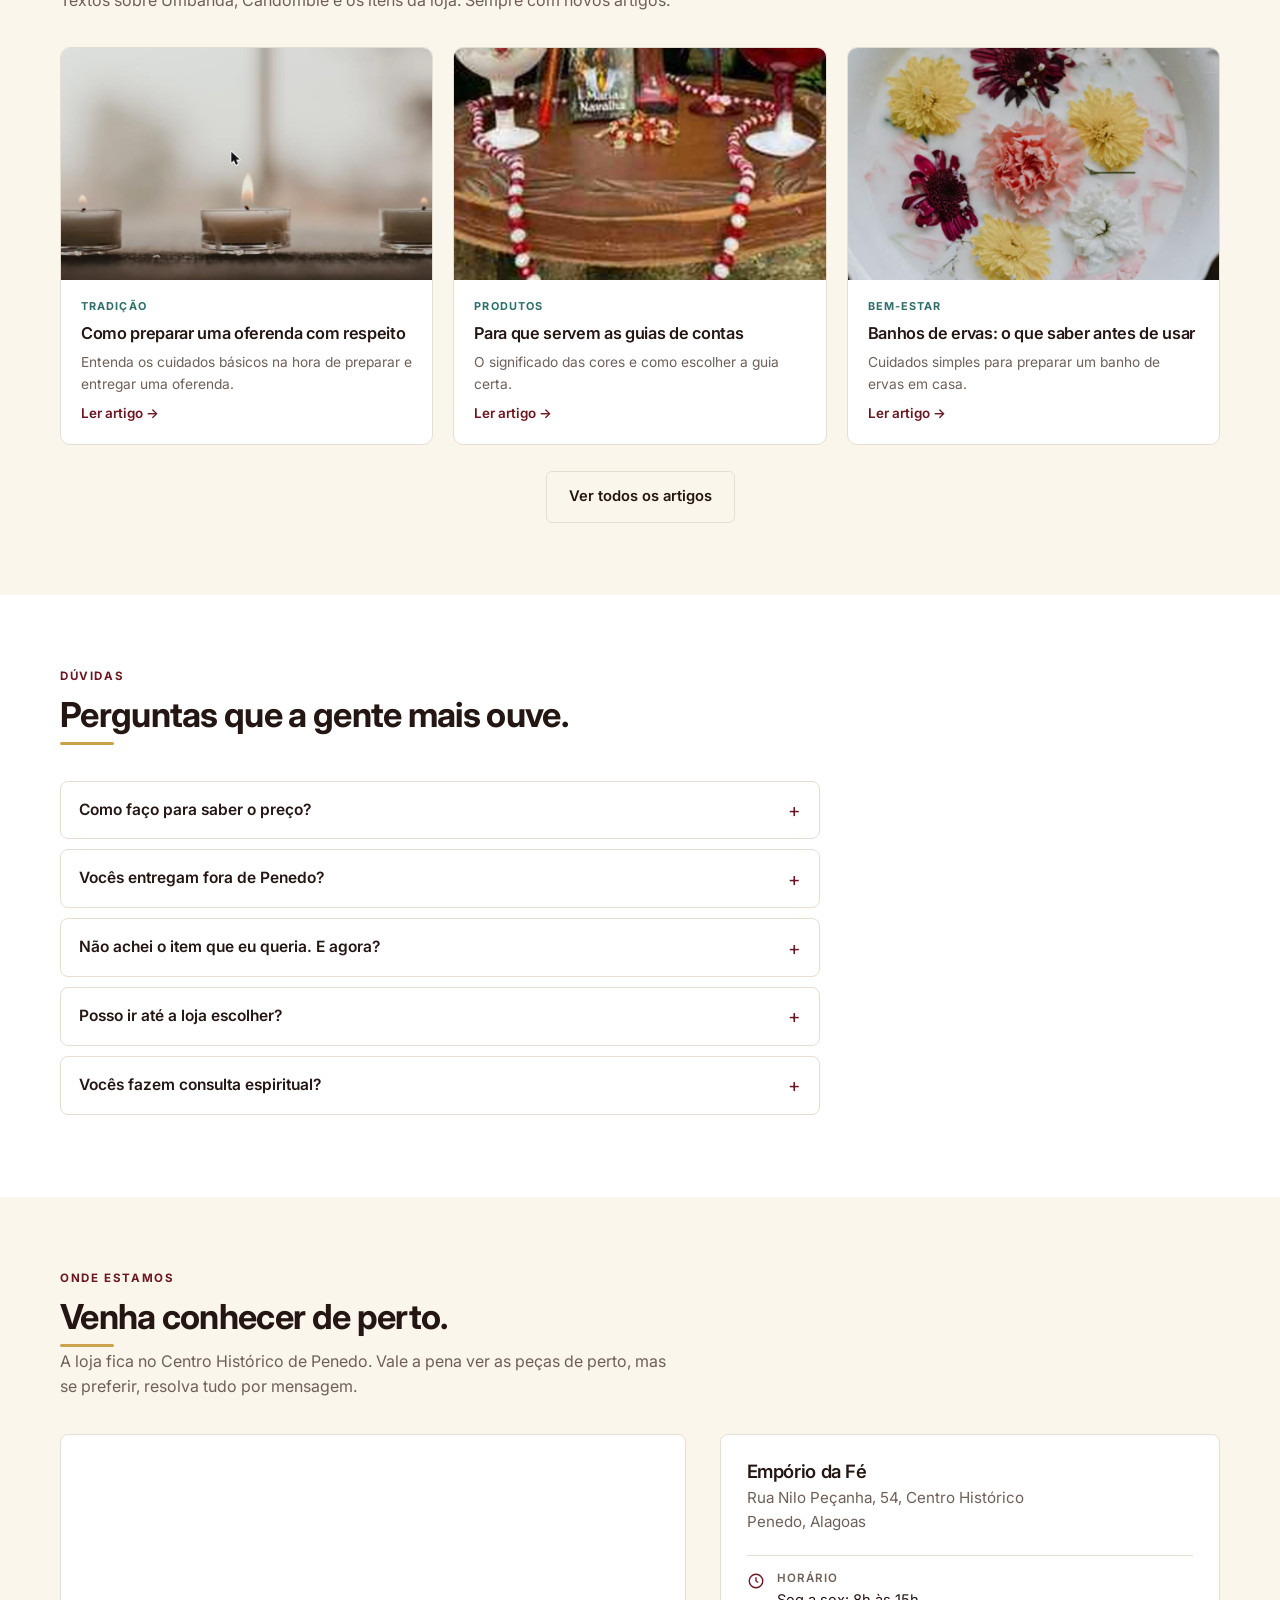
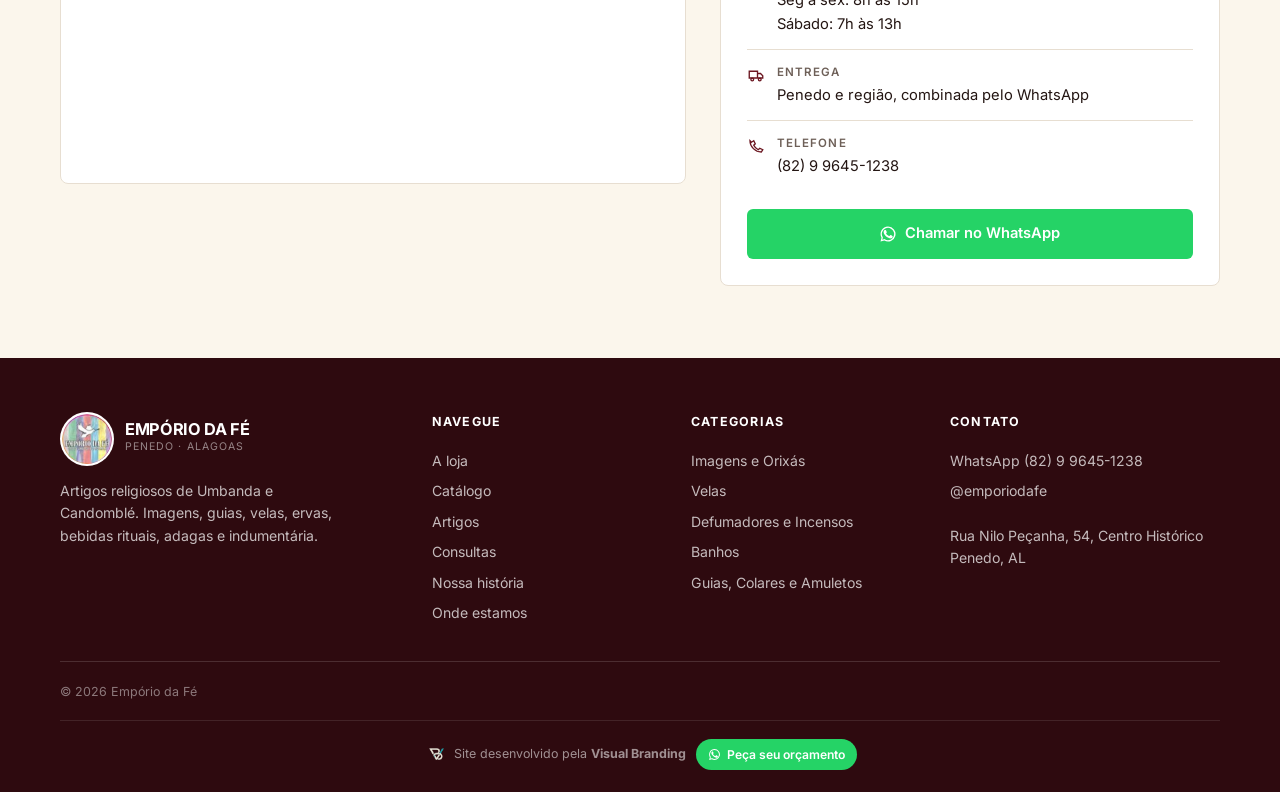
==== commit 85ee011a: "Merge branch 'main' of https://github.com/brandingvisual/emporio-da-fe" ====
--- a/index.html
+++ b/index.html
@@ -557,6 +557,14 @@
     <div class="f-bot">
       <span>© 2026 Empório da Fé</span>
     </div>
+    <div class="f-dev">
+      <img src="img/visual-branding-logo.webp" alt="Visual Branding">
+      <span>Site desenvolvido pela <b>Visual Branding</b></span>
+      <a class="f-dev-wa" href="https://wa.me/5579988654910?text=Ol%C3%A1%21%20Vi%20o%20site%20do%20Emp%C3%B3rio%20da%20F%C3%A9%2C%20feito%20pela%20Visual%20Branding%2C%20e%20gostaria%20de%20um%20or%C3%A7amento%20para%20o%20meu%20site." target="_blank" rel="noopener">
+        <svg viewBox="0 0 24 24" fill="currentColor"><path d="M12 2a10 10 0 0 0-8.6 15L2 22l5.1-1.3A10 10 0 1 0 12 2Zm0 18.2c-1.5 0-3-.4-4.3-1.2l-.3-.2-3 .8.8-3-.2-.3A8.2 8.2 0 1 1 12 20.2Z"/><path d="M17.5 14.4c-.3-.2-1.8-.9-2-1-.3-.1-.5-.2-.7.1-.2.3-.7 1-.9 1.2-.2.2-.3.2-.6.1-1.6-.8-2.7-1.5-3.8-3.4-.3-.5.3-.5.8-1.5.1-.2 0-.4 0-.5l-1-2.3c-.2-.6-.5-.5-.7-.5h-.6c-.2 0-.5.1-.8.4-.3.3-1 1-1 2.5s1.1 2.9 1.2 3.1c.1.2 2.1 3.2 5.1 4.5 1.9.8 2.6.9 3.5.7.6-.1 1.8-.7 2-1.4.3-.7.3-1.3.2-1.4-.1-.1-.3-.2-.6-.3Z"/></svg>
+        Peça seu orçamento
+      </a>
+    </div>
   </div>
 </footer>
 
